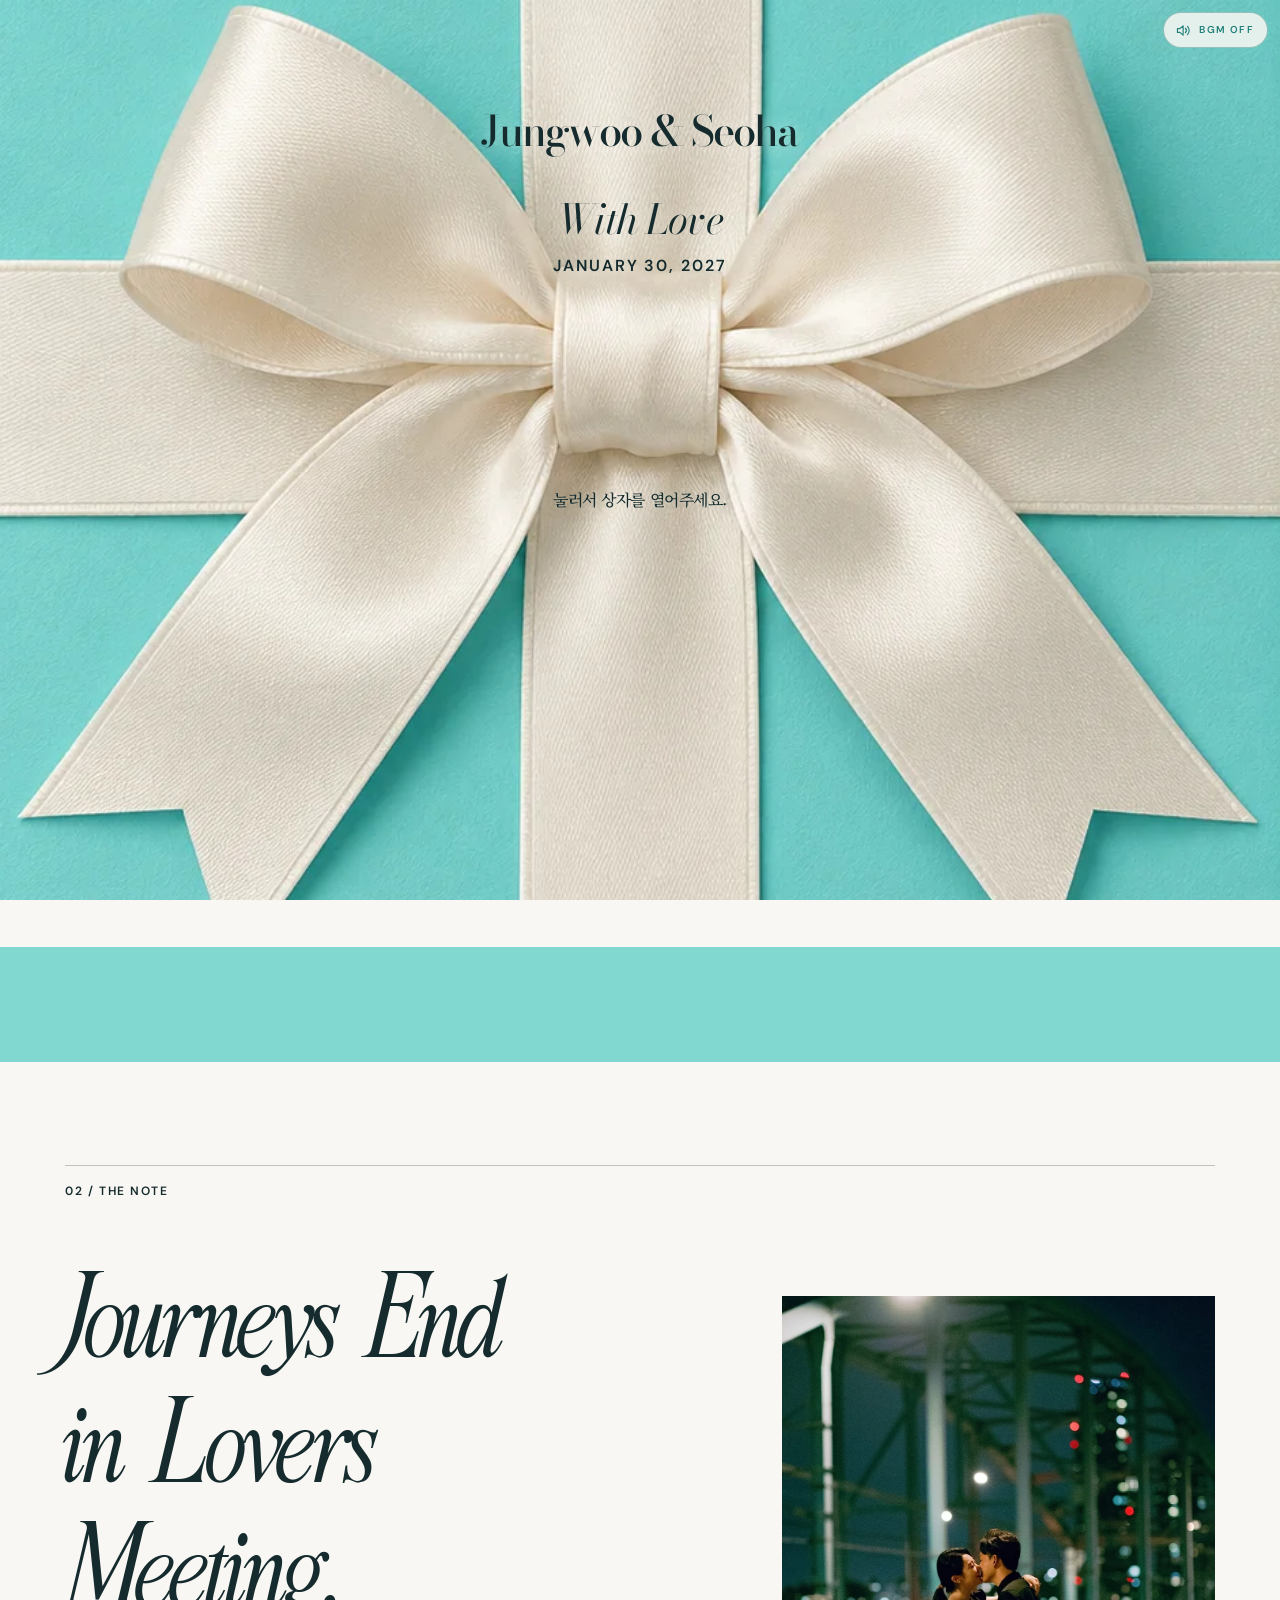
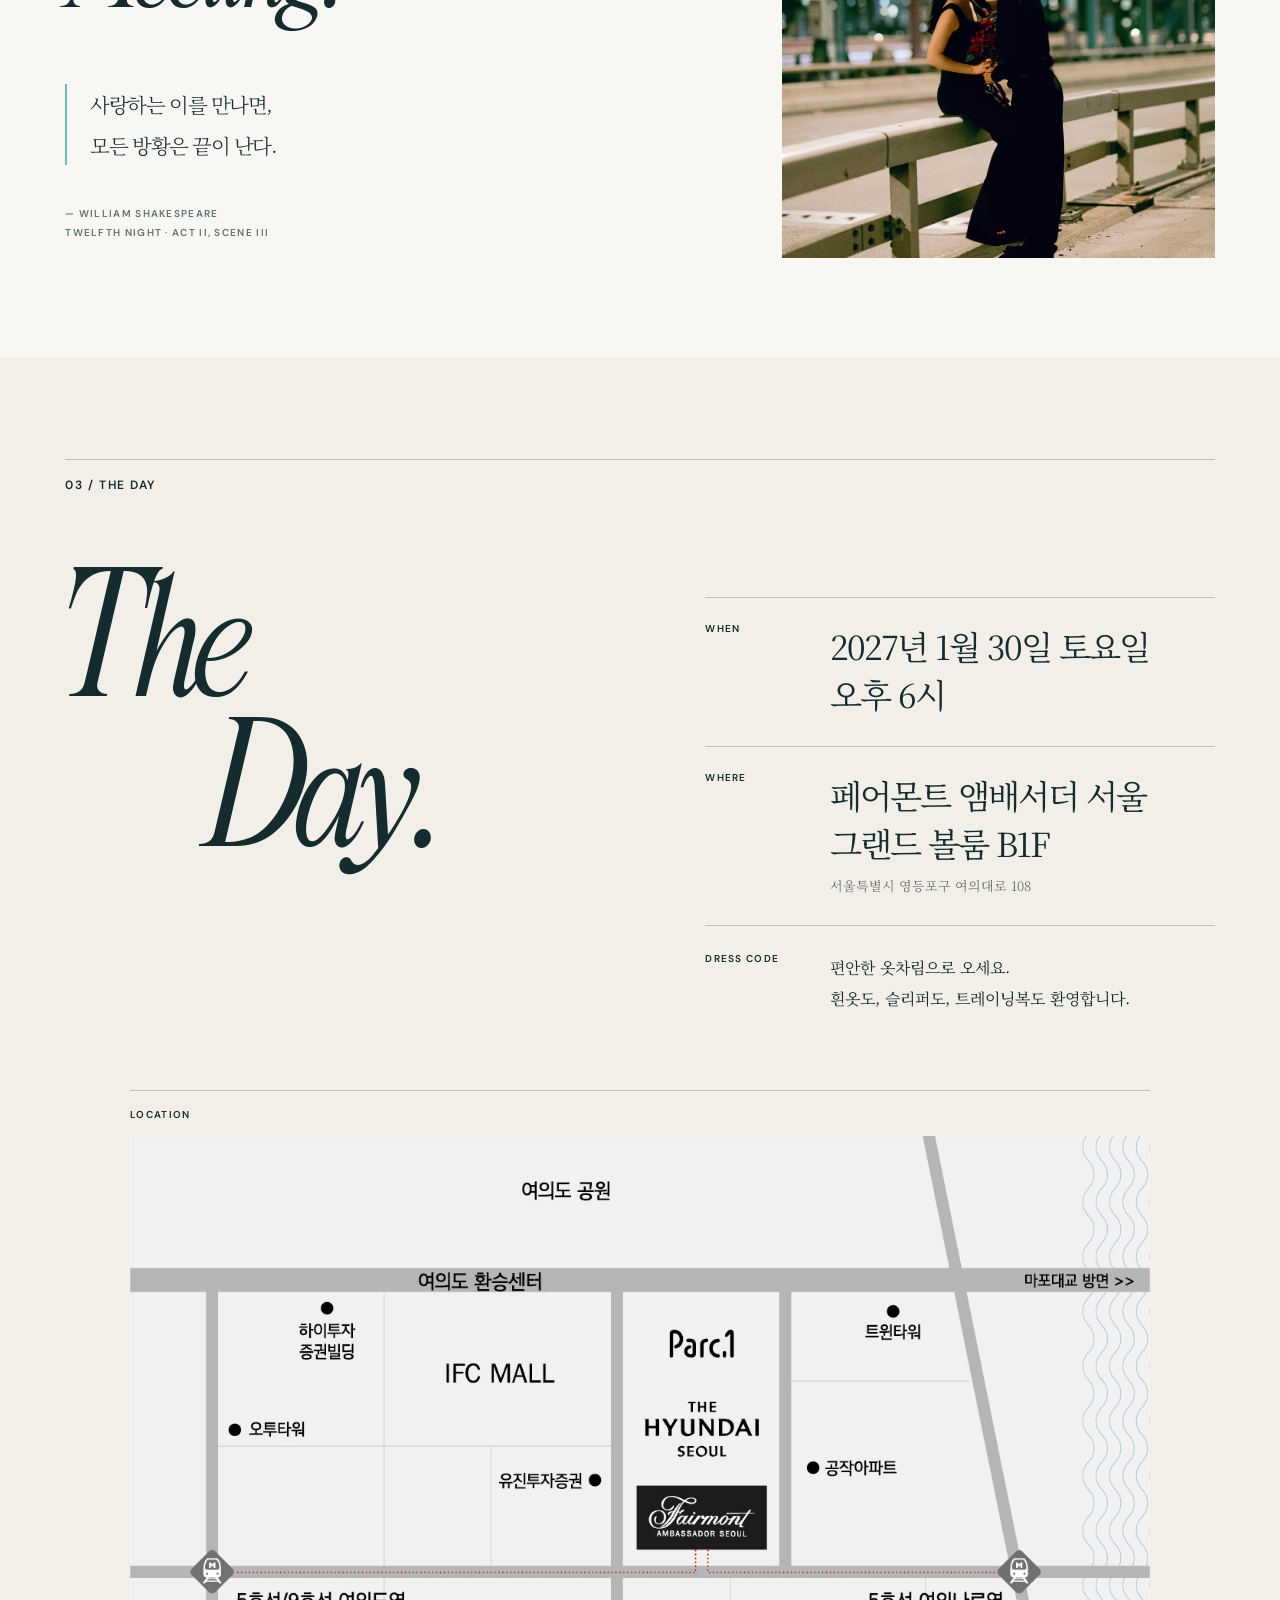
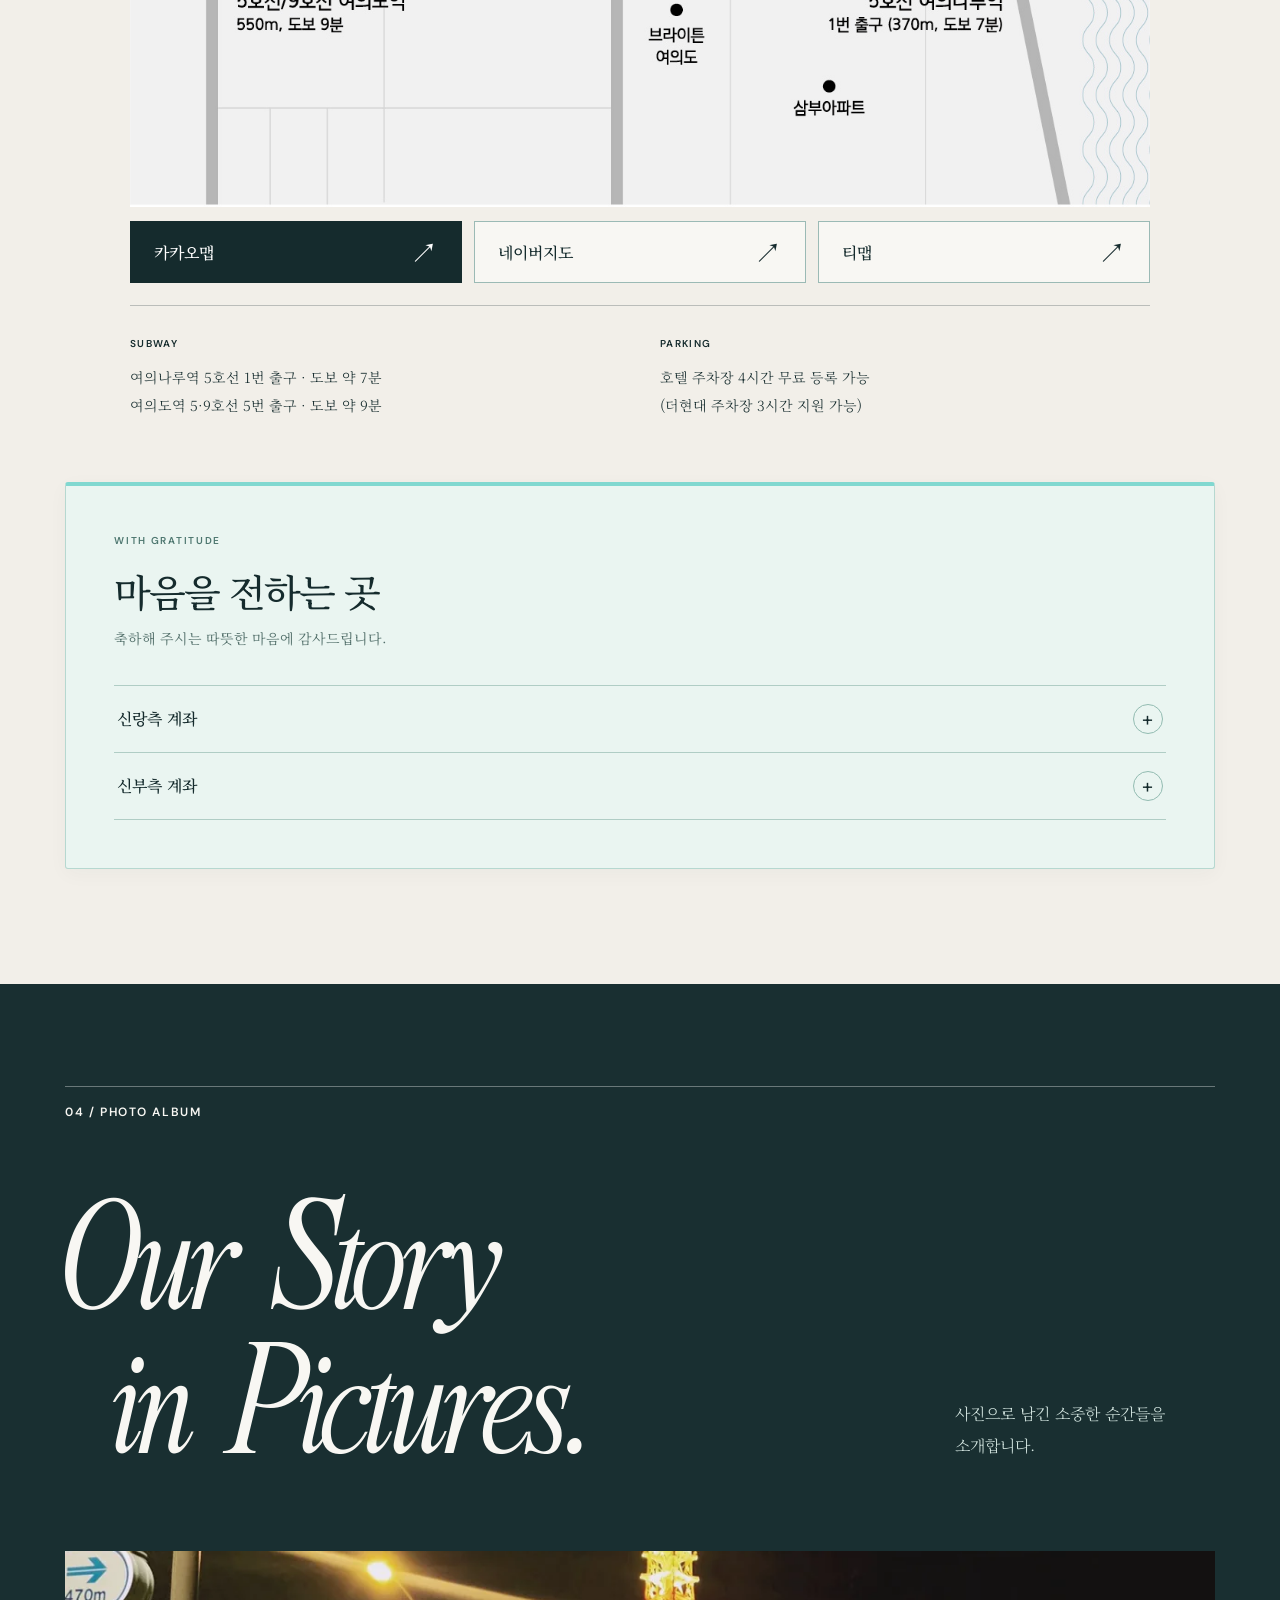
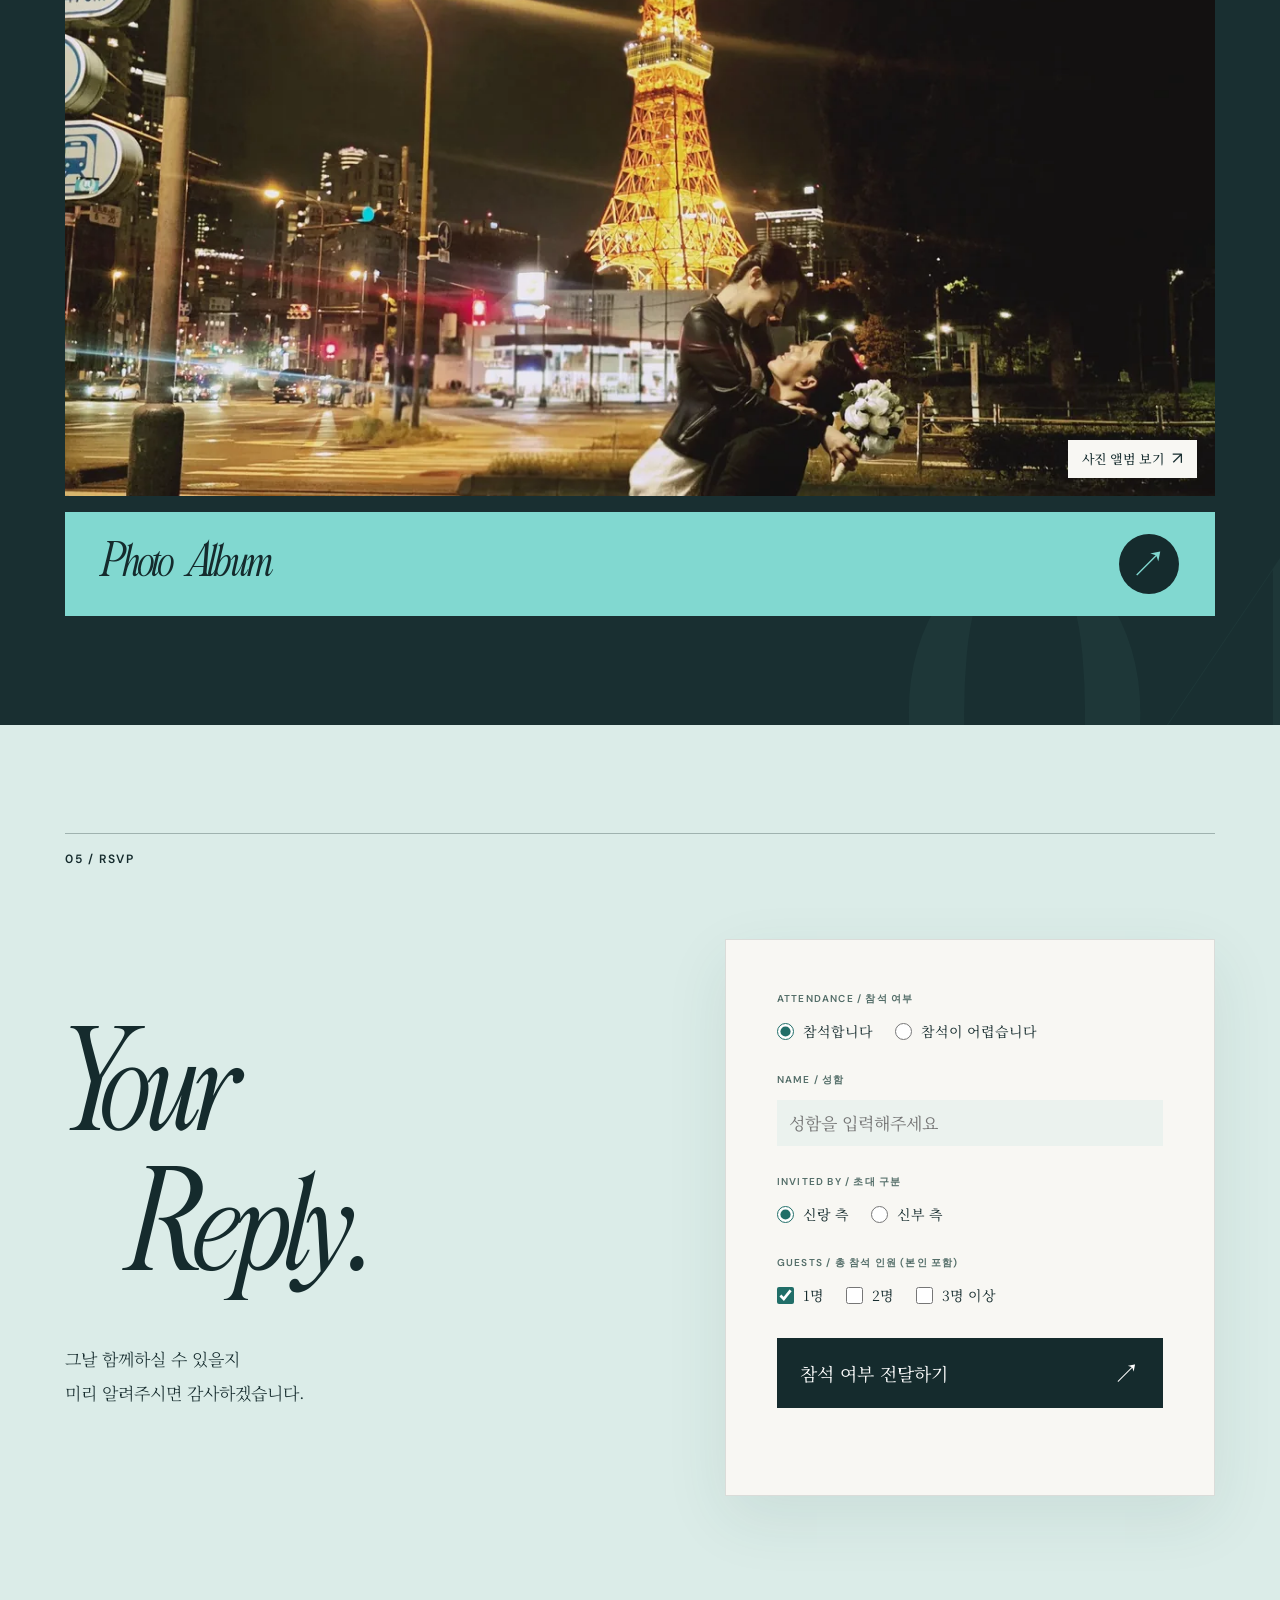
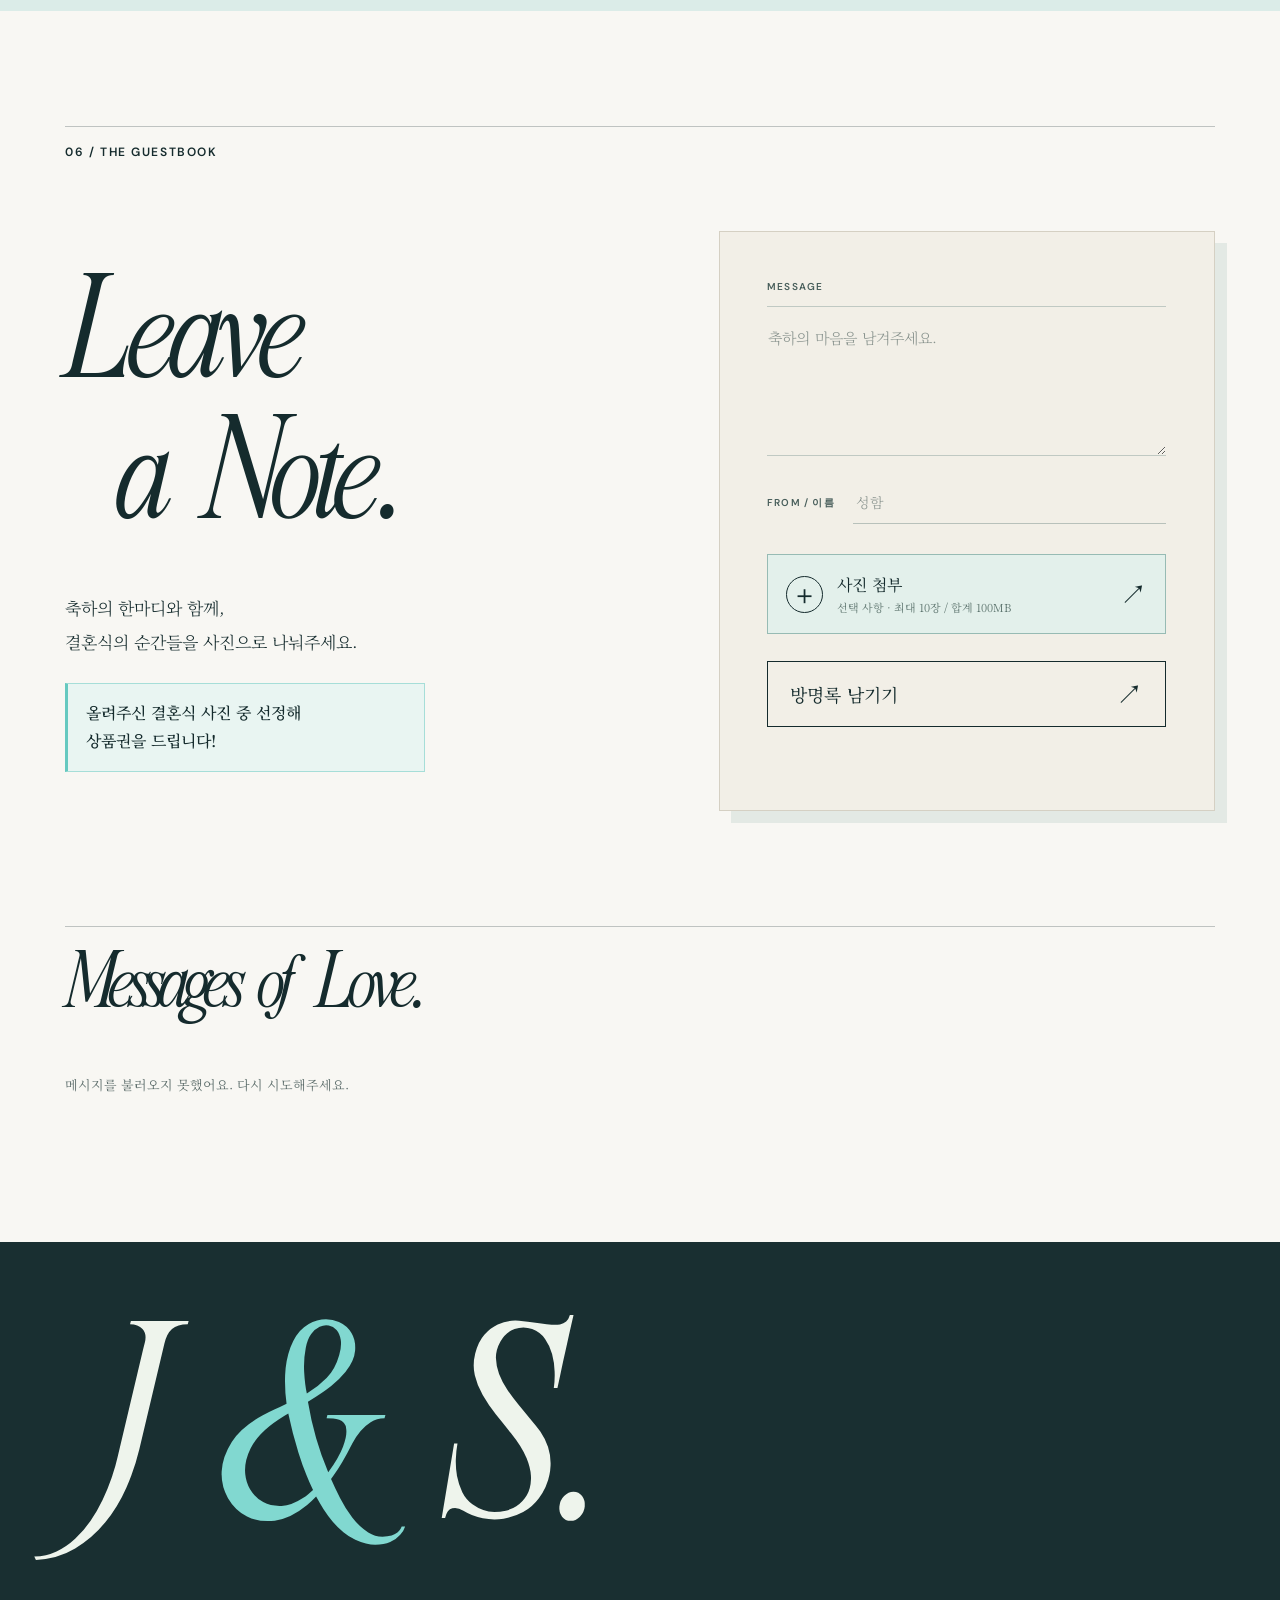
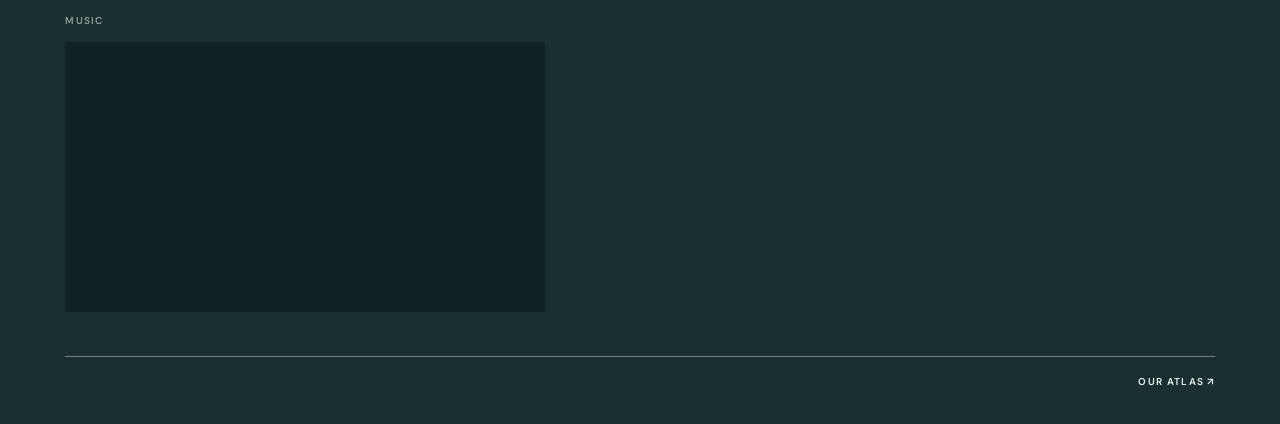
==== index.html @ 422c5943 "feat(opening): transparent Korean tap prompt '눌러서 상자를 열어주세요.' (bgm.css v9-transparent-korean)" ====
<!doctype html>
<html lang="ko">
<head>
  <meta charset="utf-8">
  <meta name="viewport" content="width=device-width, initial-scale=1, viewport-fit=cover">
  <meta name="theme-color" content="#f8f7f3">
  <meta name="description" content="2027. 1. 30. SAT 18:00 페어몬트 앰버서더 서울">
  <title>정우 · 서하 | Wedding Invitation</title>
  <!-- KakaoTalk and other social sharing previews -->
  <meta property="og:type" content="website">
  <meta property="og:url" content="https://simsulbo99.github.io/wedding-invitation/">
  <meta property="og:title" content="정우 · 서하 | Wedding Invitation">
  <meta property="og:description" content="2027. 1. 30. SAT 18:00 페어몬트 앰버서더 서울">
  <meta property="og:image" content="https://simsulbo99.github.io/wedding-invitation/images/wedding-thumbnail-2.webp">
  <meta property="og:image:width" content="1200">
  <meta property="og:image:height" content="600">
  <meta property="og:image:type" content="image/webp">
  <meta property="og:image:alt" content="정우와 서하의 결혼 초대장">
  <meta name="twitter:card" content="summary_large_image">
  <link rel="preconnect" href="https://fonts.googleapis.com">
  <link rel="preload" as="image" href="./images/unbox-01-sealed.webp">
  <link rel="stylesheet" href="./style.css?v=8-intro125">
  <link rel="stylesheet" href="./simplify.css?v=8-album-ux">
  <link rel="stylesheet" href="./opening.css?v=4-intro125">
  <link rel="stylesheet" href="./refine.css?v=8.2-album-size">
  <link rel="stylesheet" href="./accounts.css?v=5">
  <link rel="stylesheet" href="./rsvp.css?v=7-spacing">
  <link rel="stylesheet" href="./guestbook.css?v=5-lightbox">
  <link rel="stylesheet" href="./bgm.css?v=9-transparent-korean">
  <link rel="stylesheet" href="./bridge.css?v=3-15s">
  <style id="wedding-final-style">
/* The blank blue band remains a deliberate editorial visual divider. */
.invitation-page .statement--stripe {
display: block;
background: #81d8d0;
min-height: 0;
height: clamp(84px, 9vw, 118px);
padding: 0;
}
/* Upright Bodoni Moda: no italic element, no synthetic italic, no slanted display font. */
.invitation-page .atlas-entry-cta > span.album-cta-type {
font-family: 'Relationship of Melodrame', Georgia, serif !important;
font-style: normal !important;
font-weight: 500;
font-synthesis: none;
text-transform: none !important;
letter-spacing: -.035em;
}
/* Introduction family caption: match the photo's alignment without changing the image. */
.invitation-page .hero-family {
  display: grid;
  grid-template-columns: 47% 53%;
  margin-top: 32px;
  position: relative;
}
.invitation-page .hero-family-column {
  grid-column: 2;
  display: flex;
  justify-content: flex-end;
  padding-left: 34px;
}
.invitation-page .hero-family-caption {
  width: 84%;
  text-align: center;
  font: 400 16px/1.75 var(--kr);
  letter-spacing: -.04em;
  color: #77736d;
}
.invitation-page .hero-family-caption p {
  margin: 0;
  white-space: nowrap;
}
.invitation-page .hero-family-caption p + p { margin-top: 10px; }
.invitation-page .hero-family-caption strong {
  font-weight: 500;
  color: #302f2b;
}
@media (max-width: 700px) {
  .invitation-page .statement--stripe { height: 84px; }
  .invitation-page .hero-family { display: block; margin-top: 32px; }
  .invitation-page .hero-family-column { display: block; padding-left: 0; }
  .invitation-page .hero-family-caption { width: 90%; margin-left: auto; font-size: 15px; }
}
</style>
</head>
<body class="opening invitation-page" data-bgm-page="invitation">
  <!-- Existing unboxing sequence retained without changing the scroll logic. -->
  <div class="unbox-overlay" id="unboxing" aria-label="웨딩 초대장 오프닝 애니메이션">
    <div class="unbox-inside" id="unbox-inside"><img src="./images/unbox-05-rings.webp?v=8" alt="상자 안의 두 결혼반지"></div>
    <img class="unbox-frame active" src="./images/unbox-01-sealed.webp" alt="티파니 블루 리본 선물상자" fetchpriority="high">
    <img class="unbox-frame" src="./images/unbox-02-loosened.webp" alt="리본이 느슨해진 선물상자">
    <img class="unbox-frame" src="./images/unbox-03-unwrapped.webp" alt="리본이 풀린 선물상자">
    <img class="unbox-frame" src="./images/unbox-04-seam.webp" alt="가운데가 열리기 시작한 상자 뚜껑">
    <div class="unbox-door left" aria-hidden="true"><img src="./images/unbox-04-seam.webp" alt=""></div>
    <div class="unbox-door right" aria-hidden="true"><img src="./images/unbox-04-seam.webp" alt=""></div>
    <div class="unbox-gradient" aria-hidden="true"></div>
    <button type="button" class="unbox-skip" id="skip-opening">SKIP INTRO ↗</button>
    <div class="unbox-choices" id="unbox-choices">
      <button type="button" class="unbox-tap" id="tap-to-open">눌러서 상자를 열어주세요.</button>
    </div>
    <div class="unbox-signature" id="unbox-signature" aria-hidden="true">
      <strong>Jungwoo &amp; Seoha</strong>
      <em>With Love</em>
      <small>January 30, 2027</small>
    </div>
  </div>
  <main id="invitation" data-shell-view="invitation">
    <!-- 01 / Introduction -->
    <section class="hero wrap" aria-labelledby="hero-title" id="intro">
      <div class="section-head micro hero-chapter"><span>01 / THE INTRODUCTION</span></div>
      <div class="hero-grid">
        <div class="hero-copy">
          <h1 id="hero-title">The<br><i>Wedding.</i></h1>
          <div class="hero-foot"><span class="caption-kr">정우와 서하, 결혼합니다.</span></div>
        </div>
        <div class="hero-media">
          <span class="hero-plate" aria-hidden="true"></span>
          <div class="hero-photo-frame">
            <img src="./images/main-1.webp" alt="정우와 서하가 함께한 서울의 웨딩 사진" fetchpriority="high">
          </div>
        </div>
      </div>
      <div class="hero-family" aria-label="신랑 신부의 부모님">
        <div class="hero-family-column">
          <div class="hero-family-caption">
            <p>김용덕 · 서현선의 아들 <strong>정우</strong></p>
            <p>현진성 · 유지윤의 딸 <strong>서하</strong></p>
          </div>
        </div>
      </div>
    </section>
    <!-- Tiffany Blue visual pause; no caption -->
    <div class="statement statement--stripe" aria-hidden="true"></div>
    <!-- 02 / Note -->
    <section class="note-section wrap" aria-labelledby="note-title" id="our-note">
      <div class="section-head micro"><span>02 / THE NOTE</span></div>
      <div class="note-editorial">
        <div class="note-words">
          <h2 class="quote" id="note-title">Journeys End<br>in <i>Lovers<br>Meeting.</i></h2>
          <p class="note-translation">사랑하는 이를 만나면,<br>모든 방황은 끝이 난다.</p>
          <p class="note-foot micro">— WILLIAM SHAKESPEARE<br>TWELFTH NIGHT · ACT II, SCENE III</p>
        </div>
        <figure class="note-portrait">
          <div class="note-portrait-frame"><img src="./images/main-2.webp" loading="lazy" alt="정우와 서하의 웨딩 포트레이트"></div>
        </figure>
      </div>
    </section>
    <!-- 03 / Day -->
    <section class="day-section wrap" aria-labelledby="day-title" id="the-day">
      <div class="section-head micro"><span>03 / THE DAY</span></div>
      <div class="day-grid">
        <h2 id="day-title">The<br><i>Day.</i></h2>
        <div class="day-right">
          <div class="detail">
            <span class="micro">WHEN</span>
            <div><div class="detail-title detail-korean">2027년 1월 30일 토요일<br>오후 6시</div></div>
          </div>
          <div class="detail">
            <span class="micro">WHERE</span>
            <div><div class="detail-title detail-korean">페어몬트 앰배서더 서울<br>그랜드 볼룸 B1F</div><div class="detail-sub">서울특별시 영등포구 여의대로 108</div></div>
          </div>
          <div class="detail dress-code-detail">
            <span class="micro">DRESS CODE</span>
            <div class="dress-code-copy">편안한 옷차림으로 오세요.<br>흰옷도, 슬리퍼도, 트레이닝복도 환영합니다.</div>
          </div>
        </div>
      </div>
      <div class="venue-map">
        <div class="venue-map-heading"><span class="micro">LOCATION</span></div>
        <div class="venue-map-crop" role="img" aria-label="페어몬트 앰배서더 서울의 위치를 표시한 약도. 여의도역과 여의나루역 사이, 더현대 서울 옆">
          <img src="./images/map-1.jpg" loading="lazy" decoding="async" alt="" aria-hidden="true">
        </div>
        <div class="route-links" aria-label="지도 앱으로 길찾기">
          <a class="route-link route-kakao" href="https://map.kakao.com/link/to/%ED%8E%98%EC%96%B4%EB%AA%AC%ED%8A%B8%20%EC%95%B0%EB%B0%B0%EC%84%9C%EB%8D%94%20%EC%84%9C%EC%9A%B8,37.525269,126.929134" target="_blank" rel="noopener noreferrer"><span>카카오맵</span><span aria-hidden="true">↗</span></a>
          <a class="route-link route-naver" href="nmap://route/public?dlat=37.525269&amp;dlng=126.929134&amp;dname=%ED%8E%98%EC%96%B4%EB%AA%AC%ED%8A%B8%20%EC%95%B0%EB%B0%B0%EC%84%9C%EB%8D%94%20%EC%84%9C%EC%9A%B8&amp;appname=https%3A%2F%2Fsimsulbo99.github.io%2Fwedding-invitation%2F" aria-label="네이버지도 앱에서 페어몬트 앰배서더 서울로 길찾기 (네이버지도 앱 설치 필요)"><span>네이버지도</span><span aria-hidden="true">↗</span></a>
          <a class="route-link route-tmap" href="tmap://route?goalname=%ED%8E%98%EC%96%B4%EB%AA%AC%ED%8A%B8%20%EC%95%B0%EB%B0%B0%EC%84%9C%EB%8D%94%20%EC%84%9C%EC%9A%B8&amp;goalx=126.929134&amp;goaly=37.525269" aria-label="티맵 앱에서 페어몬트 앰배서더 서울로 길찾기 (티맵 앱 설치 필요)"><span>티맵</span><span aria-hidden="true">↗</span></a>
        </div>
        <div class="access-summary">
          <div><span class="micro">SUBWAY</span><p>여의나루역 5호선 1번 출구 · 도보 약 7분<br>여의도역 5·9호선 5번 출구 · 도보 약 9분</p></div>
          <div><span class="micro">PARKING</span><p>호텔 주차장 4시간 무료 등록 가능<br>(더현대 주차장 3시간 지원 가능)</p></div>
        </div>
      </div>
      <section class="gift-accounts" aria-labelledby="gift-accounts-title">
        <div class="gift-accounts-head">
          <span class="micro">WITH GRATITUDE</span>
          <h3 id="gift-accounts-title">마음을 전하는 곳</h3>
          <p>축하해 주시는 따뜻한 마음에 감사드립니다.</p>
        </div>
        <div class="gift-accounts-list">
          <details class="gift-account">
            <summary><span>신랑측 계좌</span><span class="gift-account-toggle" aria-hidden="true">+</span></summary>
            <div class="gift-account-content">
              <dl>
                <div><dt>은행</dt><dd>신한은행</dd></div>
                <div><dt>계좌번호</dt><dd class="gift-account-number">110-292-797975</dd></div>
                <div><dt>예금주</dt><dd>김정우</dd></div>
              </dl>
              <button class="gift-account-copy" type="button" disabled>계좌번호 복사</button>
              <p class="gift-account-feedback" role="status" aria-live="polite"></p>
            </div>
          </details>
          <details class="gift-account">
            <summary><span>신부측 계좌</span><span class="gift-account-toggle" aria-hidden="true">+</span></summary>
            <div class="gift-account-content">
              <dl>
                <div><dt>은행</dt><dd>[신부측 은행명]</dd></div>
                <div><dt>계좌번호</dt><dd class="gift-account-number">[신부측 계좌번호]</dd></div>
                <div><dt>예금주</dt><dd>[신부측 예금주]</dd></div>
              </dl>
              <button class="gift-account-copy" type="button" disabled>계좌번호 복사</button>
              <p class="gift-account-feedback" role="status" aria-live="polite"></p>
            </div>
          </details>
        </div>
      </section>
    </section>
    <!-- 04 / A large photograph followed by a small, unmistakable CTA. -->
    <section class="atlas-teaser" id="atlas-entry" aria-labelledby="atlas-title">
      <div class="wrap">
        <div class="section-head micro"><span>04 / PHOTO ALBUM</span></div>
        <div class="atlas-teaser-top">
          <h2 id="atlas-title">Our Story<br><i>in Pictures.</i></h2>
          <p class="atlas-teaser-intro">사진으로 남긴 소중한 순간들을 소개합니다.</p>
        </div>
        <a class="atlas-feature" href="./atlas.html" aria-label="사진 앨범 보기">
          <div class="atlas-feature-image"><img src="./images/main-5.webp" loading="lazy" alt="도쿄에서 함께한 여행 사진"><span class="atlas-photo-hint" aria-hidden="true">사진 앨범 보기 <span class="atlas-photo-hint-arrow">↗</span></span></div>
          <div class="atlas-entry-cta"><span class="album-cta-type">Photo Album</span><span class="atlas-entry-arrow" aria-hidden="true">↗</span></div>
        </a>
      </div>
    </section>
    <!-- 05 / RSVP: Google Sheets-backed form. Browser-local editing only. -->
    <section class="reply" id="rsvp" aria-labelledby="rsvp-title">
      <div class="wrap">
        <div class="section-head micro"><span>05 / RSVP</span></div>
        <div class="rsvp-grid">
          <div class="rsvp-copy"><h2 id="rsvp-title">Your<br><i>Reply.</i></h2><p>그날 함께하실 수 있을지<br>미리 알려주시면 감사하겠습니다.</p></div>
          <form class="rsvp-form-shell" id="rsvp-form" aria-label="참석 여부 응답">
            <p id="rsvp-edit-hint" class="rsvp-edit-hint" hidden></p>
            <fieldset class="rsvp-field rsvp-field--choice">
              <legend class="rsvp-legend">ATTENDANCE / 참석 여부</legend>
              <div class="rsvp-choices">
                <label class="rsvp-choice"><input type="radio" name="attendance" value="yes" checked required> 참석합니다</label>
                <label class="rsvp-choice"><input type="radio" name="attendance" value="no" required> 참석이 어렵습니다</label>
              </div>
            </fieldset>
            <div class="rsvp-field">
              <label for="rsvp-guest-name" class="rsvp-legend">NAME / 성함</label>
              <input class="rsvp-name" id="rsvp-guest-name" name="guestName" type="text" maxlength="40" autocomplete="name" placeholder="성함을 입력해주세요" required>
            </div>
            <fieldset class="rsvp-field rsvp-field--choice">
              <legend class="rsvp-legend">INVITED BY / 초대 구분</legend>
              <div class="rsvp-choices">
                <label class="rsvp-choice"><input type="radio" name="side" value="groom" checked required> 신랑 측</label>
                <label class="rsvp-choice"><input type="radio" name="side" value="bride" required> 신부 측</label>
              </div>
            </fieldset>
            <fieldset class="rsvp-field rsvp-field--choice" id="rsvp-count-wrap">
              <legend class="rsvp-legend">GUESTS / 총 참석 인원 (본인 포함)</legend>
              <div class="rsvp-choices rsvp-count-choices" aria-label="참석 인원 선택 (하나만 선택)">
                <label class="rsvp-choice"><input type="checkbox" name="guestCountChoice" value="1" checked> 1명</label>
                <label class="rsvp-choice"><input type="checkbox" name="guestCountChoice" value="2"> 2명</label>
                <label class="rsvp-choice"><input type="checkbox" name="guestCountChoice" value="3plus"> 3명 이상</label>
              </div>
              <div class="rsvp-more-guests" id="rsvp-more-guests" hidden>
                <label for="rsvp-guests" class="rsvp-more-label">총 몇 분이 참석하시나요?</label>
                <input class="rsvp-guests" id="rsvp-guests" name="guests" type="number" inputmode="numeric" min="3" max="10" step="1" value="3" disabled>
              </div>
            </fieldset>
            <button class="rsvp-action" type="submit" id="rsvp-submit">참석 여부 전달하기 <span aria-hidden="true">↗</span></button>
            <p class="rsvp-status" id="rsvp-status" role="status" aria-live="polite"></p>

          </form>
        </div>
      </div>
    </section>
    <!-- 06 / Public guestbook: messages and optional photos are published upon submission. -->
    <section class="guestbook wrap" id="guestbook" aria-labelledby="guestbook-title">
      <div class="section-head micro"><span>06 / THE GUESTBOOK</span></div>
      <div class="guestbook-grid">
        <div class="guestbook-copy"><h2 id="guestbook-title">Leave<br><i>a Note.</i></h2><p>축하의 한마디와 함께,<br>결혼식의 순간들을 사진으로 나눠주세요.</p><p class="guestbook-prize">올려주신 결혼식 사진 중 선정해<br>상품권을 드립니다!</p></div>
        <form class="guestbook-paper" id="guestbook-form" aria-label="공개 방명록 작성">
          <label class="guestbook-field-label" for="guestbook-message">MESSAGE</label>
          <textarea class="guestbook-message" id="guestbook-message" name="message" rows="4" maxlength="500" required placeholder="축하의 마음을 남겨주세요."></textarea>
          <div class="guestbook-signature">
            <label class="guestbook-field-label" for="guestbook-name">FROM / 이름</label>
            <input class="guestbook-name" id="guestbook-name" name="name" type="text" maxlength="40" required placeholder="성함">
          </div>
          <label class="guestbook-upload" for="guestbook-photo"><span class="guestbook-upload-icon" aria-hidden="true">＋</span><span>사진 첨부 <small>선택 사항 · 최대 10장 / 합계 100MB</small></span><span class="guestbook-upload-arrow" aria-hidden="true">↗</span></label>
          <input class="guestbook-photo-input" id="guestbook-photo" name="photo" type="file" accept="image/*,.heic,.heif" multiple>
          <div class="guestbook-preview guestbook-preview-grid" id="guestbook-preview" hidden aria-label="선택한 사진 미리보기"></div>
          <p class="guestbook-photo-error" id="guestbook-photo-error" role="status" hidden></p>
          <div class="guestbook-website" aria-hidden="true"><label for="guestbook-website">Website</label><input id="guestbook-website" name="website" tabindex="-1" autocomplete="off"></div>
          <button type="submit" class="guestbook-action" id="guestbook-submit">방명록 남기기 <span aria-hidden="true">↗</span></button>
          <p class="guestbook-submit-status" id="guestbook-status" role="status" aria-live="polite"></p>
        </form>
      </div>
      <div class="guestbook-gallery" aria-label="하객들의 축하 메시지">
        <div class="guestbook-gallery-head">
          <h3 class="guestbook-gallery-title">Messages of Love.</h3>
        </div>
        <div class="guestbook-list" id="guestbook-list" aria-live="polite"></div>
        <p class="guestbook-empty" id="guestbook-empty" hidden>첫 번째 축하 메시지를 남겨주세요.</p>
        <p class="guestbook-gallery-status" id="guestbook-gallery-status" role="status"></p>
        <nav class="guestbook-pagination" id="guestbook-pagination" aria-label="방명록 페이지 이동"></nav>
      </div>
    </section>
  </main>
  <div class="guestbook-lightbox" id="guestbook-lightbox" role="dialog" aria-modal="true" aria-label="방명록 사진 확대 보기" hidden>
    <button id="guestbook-lightbox-close" class="guestbook-lightbox-close" type="button" aria-label="확대 사진 닫기">×</button>
    <button id="guestbook-lightbox-prev" class="guestbook-lightbox-prev" type="button" aria-label="이전 사진">←</button>
    <div class="guestbook-lightbox-frame">
      <img id="guestbook-lightbox-image" alt="방명록 확대 사진" draggable="false">
      <p id="guestbook-lightbox-status" class="guestbook-lightbox-status" role="status" hidden></p>
    </div>
    <button id="guestbook-lightbox-next" class="guestbook-lightbox-next" type="button" aria-label="다음 사진">→</button>
    <span id="guestbook-lightbox-count" class="guestbook-lightbox-count" aria-live="polite"></span>
  </div>
  <div class="site-footer site-footer-signature" data-shell-view="invitation"><div class="wrap">
    <div class="footer-title">J <i>&amp;</i> S.</div>
  </div></div>
  <!-- App shell: Atlas is mounted here on first visit; the music card below is shared and never moves. -->
  <div id="atlas-view" data-shell-view="atlas" hidden></div>
  <div id="atlas-footer-slot" data-shell-view="atlas" hidden></div>
  <section class="bgm-dock" aria-label="배경음악"><div class="wrap">
    <figure class="bgm-card" aria-label="배경음악 플레이어">
      <figcaption class="bgm-card-caption"><span class="micro">Music</span></figcaption>
      <div class="bgm-frame"><div id="bgm-player"></div></div>
    </figure>
  </div></section>
  <footer class="site-footer" data-shell-view="invitation"><div class="wrap">
    <div class="footer-bottom micro"><div class="footer-actions"><a href="./atlas.html">OUR ATLAS ↗</a><button class="replay-intro" id="replay-opening" type="button" hidden>REPLAY INTRO ↺</button></div></div>
  </div></footer>
  <script src="./bgm.js?v=6" defer></script>
  <script src="./main.js?v=12-fullscreen-tap" defer></script>
  
  <script src="./rsvp.js?v=3" defer></script>
  <script src="./guestbook.js?v=3-lightbox" defer></script>
  <script src="./accounts.js?v=5" defer></script>
  <script src="./bridge.js?v=3-15s" defer></script>
  <script src="./app-shell.js?v=2" defer></script>
</body>
</html>
---- style.css ----
@import url('https://fonts.googleapis.com/css2?family=Bodoni+Moda:ital,opsz,wght@0,6..96,400;0,6..96,500;1,6..96,400&family=DM+Sans:wght@400;500;600;700&family=Noto+Serif+KR:wght@300;400;500&display=swap');
:root{--blue:#81d8d0;--blue-deep:#66c9c0;--pale:#dbefec;--paper:#f8f7f3;--cream:#f0eee7;--ink:#152b2d;--muted:#647070;--white:#fffdf8;--serif:'Bodoni Moda',Georgia,serif;--kr:'Noto Serif KR','Batang',serif;--sans:'DM Sans',Arial,sans-serif;--hair:rgba(21,43,45,.25)}
*{box-sizing:border-box}html{scroll-behavior:smooth;scroll-padding-top:90px}body{margin:0;color:var(--ink);background:var(--paper);font:14px/1.6 var(--sans);-webkit-font-smoothing:antialiased}body.atlas-page{background:#e9eee9}button,input{font:inherit}a{color:inherit;text-decoration:none}button{cursor:pointer}button:disabled{cursor:not-allowed;opacity:.55}button:focus-visible,a:focus-visible{outline:2px solid #278f89;outline-offset:4px}img{max-width:100%;display:block}.wrap{max-width:1370px;margin:auto;padding-left:clamp(22px,5.1vw,76px);padding-right:clamp(22px,5.1vw,76px)}.micro{font:600 10px/1.4 var(--sans);letter-spacing:.165em;text-transform:uppercase}.micro-muted{color:var(--muted)}.serif{font-family:var(--serif)}.kr{font-family:var(--kr)}.link-line{display:inline-flex;align-items:center;justify-content:space-between;gap:60px;border-bottom:1px solid currentColor;padding:16px 0 12px;font:600 11px var(--sans);letter-spacing:.14em;text-transform:uppercase;transition:gap .25s,color .25s}.link-line:hover{gap:80px;color:#167b76}.arrow-circle{width:49px;height:49px;border:1px solid currentColor;border-radius:50%;display:inline-grid;place-items:center;font:24px/1 var(--sans);font-weight:400;flex-shrink:0}.site-header{height:74px;background:rgba(248,247,243,.97);border-bottom:1px solid var(--hair);position:sticky;top:0;z-index:20;backdrop-filter:blur(14px)}.header-grid{height:100%;display:flex;align-items:center;justify-content:space-between}.mark{font:500 25px/.8 var(--serif);letter-spacing:-.07em;white-space:nowrap}.mark em{font-weight:400;color:#218e87}.header-center{font:600 9px var(--sans);letter-spacing:.2em}.header-nav{display:flex;align-items:center;gap:34px}.header-nav a{font:600 10px var(--sans);letter-spacing:.11em;white-space:nowrap;transition:opacity .2s}.header-nav a:hover{opacity:.55}.header-nav .little-dot{display:inline-block;width:7px;height:7px;background:var(--blue);border:1px solid var(--ink);border-radius:50%;vertical-align:2px;margin-right:8px}.vertical-label{writing-mode:vertical-rl;text-orientation:mixed;font:600 9px var(--sans);letter-spacing:.2em}
/* Landing */
.hero{padding-top:65px;padding-bottom:91px;position:relative;overflow:hidden}.hero::before{content:'';position:absolute;width:31%;height:420px;background:#eaf2ee;right:0;top:0}.hero-grid{display:grid;grid-template-columns:48% 52%;align-items:center;min-height:700px;position:relative}.hero-copy{position:relative;z-index:2;padding-bottom:32px}.hero-intro{display:flex;align-items:center;gap:13px;margin-bottom:96px}.hero-intro::before{content:'';height:6px;width:30px;background:var(--blue)}.hero h1{font:400 clamp(83px,9vw,155px)/.94 var(--serif);letter-spacing:-.085em;margin:0 0 46px -8px}.hero h1 i{font-weight:400;display:block;margin-left:16%;letter-spacing:-.085em}.hero-foot{display:grid;grid-template-columns:110px 1fr;gap:25px;border-top:1px solid var(--hair);padding-top:19px;max-width:480px}.hero-foot .caption-kr{font:300 13px/1.95 var(--kr)}.hero-media{height:min(65vw,760px);min-height:660px;position:relative;display:flex;justify-content:flex-end;padding-left:34px}.hero-photo-frame{position:relative;height:100%;width:82%;background:#172527;overflow:hidden}.hero-photo-frame>img{height:100%;width:100%;object-fit:cover;object-position:50% 51%}.hero-photo-frame::after{content:'';position:absolute;inset:0;background:linear-gradient(to top,rgba(0,0,0,.22),transparent 35%);pointer-events:none}.hero-photo-caption{position:absolute;left:11%;bottom:28px;background:var(--white);padding:14px 24px 12px;z-index:2;font-size:9px;letter-spacing:.12em}.hero-plate{position:absolute;width:112px;height:112px;background:var(--blue);z-index:1;left:-15px;top:75px;display:flex;align-items:end;padding:14px}.hero-plate span{font:42px/.8 var(--serif);letter-spacing:-.06em}.hero-side{position:absolute;right:-29px;top:35%;color:#415f5e}.hero-rule{height:1px;background:var(--hair)}
.statement{background:var(--blue);min-height:130px;display:flex;align-items:center}.statement-grid{display:flex;align-items:center;justify-content:space-between;gap:40px;padding-top:27px;padding-bottom:27px}.statement h2{font:400 clamp(24px,3.1vw,44px)/1.12 var(--serif);letter-spacing:-.035em;margin:0}.statement h2 i{font-weight:400}.statement .seal{display:flex;align-items:center;gap:16px}.statement .seal-symbol{display:grid;place-items:center;width:57px;height:57px;border-radius:50%;border:1px solid var(--ink);font:400 24px var(--serif)}
.section-head{display:flex;justify-content:space-between;gap:18px;border-top:1px solid var(--hair);padding-top:17px}.note-section{padding-top:133px;padding-bottom:165px}.note-grid{display:grid;grid-template-columns:23% 1fr;gap:45px}.note-content{max-width:780px}.note-content .quote{font:400 clamp(57px,7vw,115px)/1.05 var(--serif);letter-spacing:-.065em;margin:65px 0 58px}.note-content .quote i{font-weight:400}.note-copy{display:flex;gap:44px;align-items:start;max-width:590px;margin-left:auto}.note-copy .fine-line{height:1px;background:var(--ink);flex:1;margin-top:13px;min-width:50px}.note-copy p{font:300 19px/2.1 var(--kr);letter-spacing:-.065em;margin:0;flex:2}.note-copy strong{font-weight:500}.note-foot{display:flex;justify-content:end;margin-top:54px;color:var(--muted)}
.portraits{background:var(--cream);padding:75px 0 145px;overflow:hidden}.portraits-heading{display:flex;justify-content:space-between;align-items:end;gap:25px;padding-top:65px}.portraits-heading h2{font:400 clamp(62px,8vw,120px)/.95 var(--serif);letter-spacing:-.07em;margin:0}.portraits-heading p{font:300 14px/1.9 var(--kr);margin:0 0 15px}.photos-composition{display:grid;grid-template-columns:53% 32%;justify-content:space-between;align-items:start;gap:6%;margin-top:75px}.portrait-main{margin:0}.portrait-main img{width:100%;height:700px;object-fit:cover;object-position:50% 55%;background:#172224}.portrait-small{margin:125px 0 0}.portrait-small img{width:100%;height:460px;object-fit:cover;object-position:48% 50%;background:#172224}.figure-caption{display:flex;justify-content:space-between;gap:12px;align-items:center;margin-top:13px;font:600 9px var(--sans);letter-spacing:.13em}.figure-caption span:last-child{color:var(--muted)}.photo-end{border-top:1px solid var(--hair);margin-top:80px;padding-top:17px;display:flex;justify-content:space-between;color:var(--muted)}
.atlas-teaser{background:var(--ink);color:var(--paper);position:relative;padding:91px 0 120px;overflow:hidden}.atlas-teaser::before{content:'03';position:absolute;right:-40px;bottom:-150px;color:rgba(129,216,208,.085);font:500 500px/.7 var(--serif);letter-spacing:-.1em;pointer-events:none}.atlas-teaser .section-head{border-color:#ffffff5c}.atlas-teaser-top{display:grid;grid-template-columns:52% 1fr;gap:40px;padding-top:70px}.atlas-teaser h2{font:400 clamp(74px,9.2vw,139px)/.91 var(--serif);letter-spacing:-.08em;margin:0}.atlas-teaser h2 i{display:block;padding-left:13%;font-weight:400}.atlas-teaser-intro{align-self:end;max-width:260px;justify-self:end;font:300 14px/2 var(--kr);color:#e0e8e3;padding-bottom:9px}.atlas-teaser-image{display:grid;grid-template-columns:53% 38%;gap:6%;align-items:end;margin:80px 0 54px}.atlas-teaser-image .image-window{height:500px;position:relative;overflow:hidden}.atlas-teaser-image .image-window img{height:100%;width:100%;object-fit:cover;object-position:50% 55%;filter:saturate(.88)}.atlas-teaser-image .image-window::after{content:'TOKYO / 003';position:absolute;left:18px;bottom:15px;background:var(--paper);padding:8px 11px;color:var(--ink);font:600 9px var(--sans);letter-spacing:.16em}.atlas-teaser-image .mini-archive{background:var(--blue);height:330px;color:var(--ink);display:flex;flex-direction:column;justify-content:space-between;padding:25px 24px}.mini-archive .geo-circle{height:170px;width:170px;border-radius:50%;border:1px solid #24565b;position:relative;align-self:center;margin-top:18px;background:repeating-linear-gradient(0deg,transparent 0 33px,#275b6033 34px 35px),repeating-linear-gradient(90deg,transparent 0 33px,#275b6033 34px 35px)}.mini-archive .geo-circle::after{content:'';position:absolute;inset:23px;border:1px dashed #275b6055;border-radius:50%}.mini-archive .geo-circle b{position:absolute;font:400 32px var(--serif);top:63px;left:62px}.atlas-link{border-top:1px solid #d5eeeb9c;display:flex;justify-content:space-between;align-items:center;padding-top:25px;gap:30px}.atlas-link .left-title{font:400 38px var(--serif);letter-spacing:-.04em}.atlas-link a{display:flex;align-items:center;gap:20px;font:600 11px var(--sans);letter-spacing:.14em}
.day-section{padding-top:145px;padding-bottom:170px}.day-grid{display:grid;grid-template-columns:49% 1fr;gap:75px;margin-top:75px}.day-section h2{font:400 clamp(85px,12vw,172px)/.81 var(--serif);letter-spacing:-.095em;margin:18px 0}.day-section h2 i{display:block;margin-left:25%;font-weight:400}.day-right{padding-top:55px}.day-right>p{font:300 14px/2.05 var(--kr);margin:0 0 82px}.detail{display:grid;grid-template-columns:125px 1fr;border-top:1px solid var(--hair);padding:20px 0 30px;gap:20px;min-height:120px}.detail:last-of-type{border-bottom:1px solid var(--hair)}.detail-title{font:400 clamp(26px,3vw,40px)/1.2 var(--serif);letter-spacing:-.03em}.detail-sub{margin-top:6px;font:300 12px/1.8 var(--kr);color:var(--muted)}.placeholder-tag{display:inline-block;background:var(--pale);padding:7px 10px;margin-top:33px;font:600 9px var(--sans);letter-spacing:.13em}
.reply{background:var(--blue);padding-top:85px;padding-bottom:100px}.reply .section-head{border-color:#28585a80}.reply-grid{display:grid;grid-template-columns:1fr 35%;gap:40px;align-items:end;margin-top:58px}.reply h2{font:400 clamp(67px,9vw,126px)/.92 var(--serif);letter-spacing:-.07em;margin:0}.reply h2 i{font-weight:400}.reply-right{font:300 14px/2 var(--kr);padding-bottom:12px}.reply-right a{margin-top:30px;width:100%;font:600 11px var(--sans);letter-spacing:.15em}.site-footer{background:var(--ink);color:#eef4ec;padding-top:78px;padding-bottom:35px}.footer-title{font:400 clamp(80px,17vw,250px)/.9 var(--serif);letter-spacing:-.095em;margin:50px 0 90px}.footer-title i{color:var(--blue);font-weight:400}.footer-bottom{display:flex;justify-content:space-between;border-top:1px solid #f9fbf866;padding-top:18px}
/* Atlas separate page */
.atlas-hero{background:var(--blue);padding:84px 0 92px;overflow:hidden}.atlas-hero .section-head{border-color:#204b4d85}.atlas-hero-content{display:grid;grid-template-columns:1fr 280px;gap:40px;align-items:end;margin-top:75px}.atlas-hero h1{font:400 clamp(94px,13vw,197px)/.84 var(--serif);letter-spacing:-.092em;margin:0 0 10px -9px}.atlas-hero h1 i{display:block;font-weight:400;margin-left:12%}.atlas-hero .sub{font:300 15px/2 var(--kr);margin:0 0 8px}.atlas-hero .index-no{font:400 44px var(--serif);margin-top:40px;letter-spacing:-.04em}.atlas-hero .index-no span{font:600 9px var(--sans);letter-spacing:.14em;vertical-align:middle;margin-left:8px}.atlas-workspace{padding-top:85px;padding-bottom:120px}.atlas-toolbar{display:flex;justify-content:space-between;align-items:end;gap:25px;border-bottom:1px solid var(--hair);padding-bottom:20px}.atlas-toolbar h2{font:400 43px var(--serif);letter-spacing:-.055em;margin:0}.view-tabs{display:flex;gap:30px}.view-tabs button{border:0;border-bottom:2px solid transparent;background:transparent;color:var(--muted);padding:13px 0 10px;font:600 10px var(--sans);letter-spacing:.17em}.view-tabs button.active{border-bottom-color:var(--ink);color:var(--ink)}.atlas-main-grid{display:grid;grid-template-columns:minmax(0,1.15fr) minmax(345px,.85fr);gap:50px;margin-top:35px;align-items:start}.map-view,.index-view{min-width:0}.hidden{display:none!important}.map-holder{background:#e5eeea;position:relative;width:100%;aspect-ratio:1.11;overflow:hidden;border:1px solid #b5c8c1}.map-holder svg{width:100%;height:100%;display:block}.map-dots{position:absolute;inset:0}.map-pin{position:absolute;transform:translate(-50%,-50%);width:17px;height:17px;border:1px solid var(--ink);border-radius:50%;background:var(--paper);padding:0;box-shadow:0 0 0 5px #f8f7f360;transition:background .2s,box-shadow .2s}.map-pin.featured{background:var(--blue)}.map-pin.is-selected{background:var(--ink);border:3px solid var(--blue);width:24px;height:24px;box-shadow:0 0 0 7px #74cfc550;z-index:5}.map-pin:hover{box-shadow:0 0 0 10px #74cfc54d;z-index:3}.map-pin .tooltip{position:absolute;bottom:26px;left:50%;transform:translateX(-50%);background:var(--ink);color:#fff;white-space:nowrap;padding:5px 8px;font:600 9px var(--sans);letter-spacing:.07em;opacity:0;pointer-events:none}.map-pin:hover .tooltip,.map-pin:focus-visible .tooltip{opacity:1}.map-legend{display:flex;align-items:center;justify-content:space-between;gap:16px;margin-top:15px;color:var(--muted)}.map-legend span{display:flex;align-items:center;gap:7px}.legend-dot{display:inline-block;width:9px;height:9px;border-radius:50%;border:1px solid var(--ink);background:var(--blue)}.map-caption{font:300 12px/1.9 var(--kr);margin-top:35px;color:var(--muted);max-width:350px}.index-view{height:100%;min-height:510px;max-height:670px;overflow:auto;border-top:1px solid var(--hair)}.index-btn{width:100%;display:grid;grid-template-columns:38px 1fr 22px;gap:12px;align-items:center;text-align:left;padding:18px 7px 18px 0;border:0;border-bottom:1px solid var(--hair);background:transparent;color:var(--ink)}.index-btn .num{font:600 9px var(--sans);letter-spacing:.1em;color:var(--muted)}.index-btn .place-name{font:400 28px/1.1 var(--serif);letter-spacing:-.03em}.index-btn .place-country{display:block;font:600 8px var(--sans);letter-spacing:.12em;color:var(--muted);margin-top:6px}.index-btn.selected{background:#dcece8;padding-left:9px}.index-btn:hover .place-name{font-style:italic}.memory-card{border-top:2px solid var(--ink);padding-top:20px;min-width:0}.memory-meta{display:flex;align-items:center;justify-content:space-between;gap:16px}.memory-card h3{font:400 clamp(51px,5.6vw,83px)/1 var(--serif);letter-spacing:-.064em;margin:31px 0 22px}.memory-card h3 i{font-weight:400}.memory-photo{position:relative;background:#ceddd8;height:470px;overflow:hidden;display:flex;flex-direction:column;justify-content:center;align-items:center}.memory-photo img{height:100%;width:100%;object-fit:cover;object-position:center 53%;cursor:zoom-in}.memory-photo .no-image{padding:30px;text-align:center;display:grid;place-items:center;width:100%;height:100%;background:linear-gradient(135deg,#d5e9e4,#e9eeea 55%,#c1dbd5)}.no-image .outline{height:160px;width:160px;border:1px solid #627f7b8f;border-radius:50%;display:grid;place-items:center;font:400 40px var(--serif);color:#4b706b}.no-image p{font:600 9px var(--sans);letter-spacing:.17em;color:#587a76;margin-top:25px}.memory-after{display:flex;justify-content:space-between;gap:20px;align-items:center;border-bottom:1px solid var(--hair);padding:18px 0}.memory-after .memory-count{font:600 10px var(--sans);letter-spacing:.12em}.image-controls{display:flex;gap:8px}.image-controls button{width:37px;height:37px;display:grid;place-items:center;background:none;border:1px solid var(--hair);border-radius:50%;font-size:20px}.image-controls button:hover:not(:disabled){background:var(--blue)}.memory-story{font:300 13px/2 var(--kr);margin:24px 0 0;color:#394f4e}.atlas-endnote{margin-top:130px;display:grid;grid-template-columns:1fr 35%;gap:40px;border-top:1px solid var(--hair);padding-top:32px}.atlas-endnote p{font:400 clamp(32px,4vw,60px)/1.2 var(--serif);letter-spacing:-.045em;margin:0}.atlas-endnote .micro{margin-top:16px}.lightbox{position:fixed;inset:0;background:#0c191beb;z-index:60;display:none;align-items:center;justify-content:center;padding:55px 25px}.lightbox.active{display:flex}.lightbox img{max-width:100%;max-height:100%;object-fit:contain}.lightbox button{position:absolute;right:25px;top:15px;border:0;background:transparent;color:#fff;font:300 34px var(--sans)}
@media(min-width:1500px){.hero-grid{min-height:780px}}@media(max-width:980px){.header-center{display:none}.hero{padding-top:40px}.hero-grid{grid-template-columns:47% 53%;min-height:auto}.hero-media{min-height:520px;height:670px}.hero h1{font-size:clamp(70px,9vw,100px)}.hero-intro{margin-bottom:65px}.note-grid{grid-template-columns:17% 1fr}.portrait-main img{height:610px}.portrait-small img{height:380px}.atlas-main-grid{grid-template-columns:1fr 1fr;gap:25px}.memory-photo{height:410px}.atlas-teaser-image .image-window{height:425px}}
@media(max-width:700px){.wrap{padding-left:24px;padding-right:24px}.site-header{height:64px}.mark{font-size:25px}.header-nav{gap:17px}.header-nav a{font-size:9px}.hero{padding:39px 0 76px}.hero::before{height:380px;width:24%}.hero-grid{display:flex;flex-direction:column;align-items:stretch;gap:31px}.hero-copy{padding-bottom:0}.hero-intro{margin:9px 0 40px}.hero h1{font-size:clamp(78px,17vw,118px);margin:0 0 39px -4px}.hero h1 i{margin-left:10%}.hero-foot{grid-template-columns:95px 1fr;gap:12px;padding-top:15px}.hero-foot .caption-kr{font-size:12px;line-height:1.9}.hero-media{height:auto;min-height:unset;aspect-ratio:.77;padding-left:0;justify-content:flex-end}.hero-photo-frame{width:91%}.hero-plate{width:74px;height:74px;top:23px;left:0;padding:11px}.hero-plate span{font-size:31px}.hero-side{right:-7px;top:37%;font-size:8px;color:#fff}.hero-photo-caption{left:0;bottom:22px;padding:9px 10px;font-size:8px}.statement-grid{gap:20px}.statement h2{font-size:26px}.statement .seal{display:none}.note-section{padding-top:86px;padding-bottom:114px}.note-grid{display:block}.note-grid>.section-head{border-top:0;padding-top:0}.note-content .quote{font-size:clamp(55px,12vw,91px);margin:53px 0 58px}.note-copy{gap:19px}.note-copy p{font-size:16px;line-height:2}.note-copy .fine-line{min-width:25px}.portraits{padding:43px 0 96px}.portraits-heading{padding-top:52px;display:block}.portraits-heading h2{font-size:clamp(75px,15vw,105px)}.portraits-heading p{margin:19px 0 0 20%;font-size:12px}.photos-composition{grid-template-columns:72% 50%;justify-content:start;gap:0;margin-top:48px;align-items:start}.portrait-main img{height:440px}.portrait-small{margin:160px 0 0 -28%;width:100%}.portrait-small img{height:285px;border:7px solid var(--cream)}.figure-caption{font-size:8px;line-height:1.6}.portrait-small .figure-caption{padding-left:8px}.photo-end{margin-top:68px}.atlas-teaser{padding:60px 0 75px}.atlas-teaser::before{font-size:350px;right:-25px;bottom:-90px}.atlas-teaser-top{display:block;padding-top:63px}.atlas-teaser h2{font-size:clamp(68px,13vw,104px)}.atlas-teaser-intro{font-size:12px;max-width:230px;margin:27px 0 0 auto}.atlas-teaser-image{grid-template-columns:67% 1fr;gap:13px;margin:51px 0 41px;align-items:end}.atlas-teaser-image .image-window{height:370px}.atlas-teaser-image .mini-archive{height:215px;padding:12px 9px}.mini-archive .geo-circle{width:95px;height:95px;margin-top:12px;background-size:auto}.mini-archive .geo-circle b{font-size:20px;top:36px;left:32px}.atlas-teaser-image .image-window::after{font-size:8px;left:10px;bottom:10px}.mini-archive .micro{font-size:8px;letter-spacing:.05em}.atlas-link .left-title{font-size:26px}.atlas-link a{gap:10px;font-size:9px}.arrow-circle{width:42px;height:42px;font-size:21px}.day-section{padding-top:91px;padding-bottom:105px}.day-grid{display:block;margin-top:50px}.day-section h2{font-size:clamp(92px,22vw,147px)}.day-right{padding-top:65px}.day-right>p{margin-bottom:52px;font-size:13px}.detail{grid-template-columns:95px 1fr;gap:13px;min-height:100px}.detail-title{font-size:29px}.placeholder-tag{margin-top:20px}.reply{padding-top:58px;padding-bottom:80px}.reply-grid{display:block;margin-top:65px}.reply h2{font-size:clamp(70px,14vw,110px)}.reply-right{max-width:340px;margin:55px 0 0 auto;font-size:12px}.site-footer{padding-top:62px}.footer-title{font-size:clamp(88px,20vw,155px);margin:73px 0 105px}.footer-bottom{font-size:8px;gap:20px}.atlas-hero{padding:65px 0 67px}.atlas-hero-content{display:block;margin-top:58px}.atlas-hero h1{font-size:clamp(94px,22vw,150px)}.atlas-hero .sub{margin:36px 0 0 25%;font-size:13px}.atlas-hero .index-no{font-size:33px;margin-top:32px;text-align:right}.atlas-workspace{padding-top:50px;padding-bottom:95px}.atlas-toolbar h2{font-size:31px}.view-tabs{gap:17px}.view-tabs button{font-size:9px}.atlas-main-grid{grid-template-columns:1fr;gap:64px;margin-top:22px}.map-holder{aspect-ratio:.92}.map-pin{width:14px;height:14px}.map-pin.is-selected{width:20px;height:20px}.map-caption{margin-top:24px}.memory-card{padding-top:15px}.memory-card h3{font-size:67px;margin:27px 0 18px}.memory-photo{height:490px}.atlas-endnote{margin-top:90px;display:block}.atlas-endnote p{font-size:40px}.atlas-endnote .micro{margin-top:25px}.index-view{max-height:470px;min-height:0}}
@media(max-width:390px){.hero h1{font-size:75px}.header-nav{gap:12px}.header-nav a{font-size:8px}.atlas-teaser h2{font-size:64px}.atlas-teaser-image .image-window{height:315px}.atlas-teaser-image .mini-archive{height:175px}.atlas-link .left-title{font-size:23px}.atlas-link a{font-size:8px}.note-content .quote{font-size:51px}.memory-photo{height:410px}.atlas-hero h1{font-size:90px}}
@media(prefers-reduced-motion:reduce){html{scroll-behavior:auto}*,*::before,*::after{transition:none!important;animation:none!important}}

#home-stage[hidden],#atlas-stage[hidden]{display:none!important}


html,body{width:100%;} @supports (overflow:clip) {html,body{overflow-x:clip}}
.wrap{max-width:none}
.site-header{position:relative}
.mark{font-size:clamp(17px,4.9vw,22px);letter-spacing:-.052em}
.header-grid{gap:8px}
.header-nav{flex-shrink:0}
.hero h1{font-weight:500;letter-spacing:-.072em}
.hero h1 i{font-weight:400;letter-spacing:-.075em}
@media(max-width:700px){
 .hero h1{font-size:clamp(70px,19vw,87px);line-height:.98;margin-bottom:39px}
 .hero h1 i{margin-left:9%;font-size:.88em;white-space:nowrap}
 .hero-intro{margin-bottom:40px}
 .header-nav a{font-size:8px}
 .header-nav{gap:12px}
}
@media(max-width:390px){.hero h1{font-size:clamp(65px,18.5vw,74px)}.mark{font-size:17px}}
/* When opening animation ends, remove overlay to reveal identical ivory background. */
.paper-intro{position:fixed;inset:0;background:#f8f7f3;z-index:99;display:none}
body.preview-paper .paper-intro{display:block}
.preview-control{position:fixed;bottom:15px;right:15px;z-index:100;border-radius:99px;background:#152b2d;color:#fff;padding:9px 14px;border:1px solid #748781;font:11px 'DM Sans',sans-serif}

/* Opening / fixed camera, full bleed mobile-only composition. v0.6 = v0.5 * 1.3 timing; choreography unchanged. */
html { background:#f8f7f3; }
/* Keep the document as the native page scroll container on mobile browsers. */
/* The full-screen overlay absorbs touch while animating; no document scroll lock. */
.unbox-overlay { position:fixed; inset:0; z-index:9999; background:#f8f7f3;
  overflow:hidden; isolation:isolate; opacity:1; transition:opacity 624ms cubic-bezier(.36,0,.22,1); } /* 1.875× intro: 1170ms / 1.875 */
.unbox-overlay.is-gone { opacity:0; pointer-events:none; }
.unbox-frame { position:absolute; inset:0; display:block; width:100%; height:100%;
  object-fit:cover; object-position:center center; opacity:0; will-change:opacity;
  transition:opacity 569ms cubic-bezier(.45,0,.18,1); }
.unbox-frame.active { opacity:1; }
/* Start the ivory wash while 02 -> 03 is still dissolving: no isolated jump. */
.unbox-gradient {position:absolute; inset:0; z-index:1; pointer-events:none;
 background:linear-gradient(135deg,
 rgba(248,247,243,.00) 0%,
 rgba(248,247,243,.18) 24%,
 rgba(248,247,243,.58) 52%,
 rgba(248,247,243,.97) 87%,
 #f8f7f3 100%);
 opacity:0; transition:opacity 749ms cubic-bezier(.24,.42,.24,1);}
.unbox-gradient.active {opacity:1;}
.unbox-ivory {z-index:2; position:absolute; inset:0; background:#f8f7f3; opacity:0;
 transition:opacity 645ms cubic-bezier(.35,0,.2,1); pointer-events:none;}
.unbox-ivory.active {opacity:1;}
.unbox-skip {position:absolute;bottom:calc(20px + env(safe-area-inset-bottom));right:20px;
  border:1px solid rgba(255,255,255,.6);background:rgba(15,41,42,.35);color:#fff;
  padding:9px 13px;border-radius:25px;font:500 10px/1.5 'DM Sans',sans-serif;
  letter-spacing:.12em;backdrop-filter:blur(6px);z-index:2;}
.unbox-overlay.ivory-mode .unbox-skip {color:#152b2d;border-color:rgba(21,43,45,.25);background:rgba(248,247,243,.75);}
.replay-intro {position:fixed; bottom:calc(16px + env(safe-area-inset-bottom));right:14px;
  z-index:22;border:1px solid rgba(21,43,45,.25);color:#152b2d;background:rgba(248,247,243,.94);
  padding:7px 11px;font:500 10px 'DM Sans',sans-serif;letter-spacing:.07em;border-radius:20px;
  box-shadow:0 2px 10px rgba(0,0,0,.05);}
@media(prefers-reduced-motion:reduce){.unbox-frame,.unbox-gradient,.unbox-ivory,.unbox-overlay{transition:none!important}}

/* V3 editorial adjustments */
html{scroll-behavior:smooth}body{ /* no document-level overflow lock */ }
.hero-foot{align-items:start}.hero-foot .caption-kr{font-size:clamp(15px,1.45vw,19px);line-height:1.85}
.statement h2{font-size:clamp(25px,3.7vw,52px)}.statement-grid{min-height:154px}
.note-copy p{font-size:clamp(17px,2vw,23px);line-height:1.9}.note-foot{justify-content:flex-end;text-align:right}
.day-right{padding-top:26px}.day-date{font:400 clamp(30px,4vw,49px)/1.15 var(--serif);letter-spacing:-.045em}.day-date-sub{font:300 14px/1.9 var(--kr);margin-top:10px}
.unbox-signature{position:absolute;z-index:3;top:13%;left:50%;transform:translateX(-50%);width:90%;text-align:center;display:flex;flex-direction:column;align-items:center;gap:6px;color:#152b2d;opacity:0;transition:opacity 374ms ease;pointer-events:none;text-shadow:0 1px 16px rgba(248,247,243,.5)}
.unbox-signature.active{opacity:1}.unbox-signature strong{font:500 clamp(19px,5vw,28px)/1.15 var(--serif);letter-spacing:-.04em}.unbox-signature em{font:italic 400 clamp(19px,5vw,27px)/1.2 var(--serif)}.unbox-signature small{font:500 10px/1.5 var(--sans);letter-spacing:.11em;text-transform:uppercase}
/* Overlaid signature during ivory transition, not printed on the gift photo */
body:not(.opening) .unbox-signature{display:none}
@media(max-width:700px){.statement-grid{min-height:126px}.statement h2{font-size:clamp(23px,6.3vw,30px)}.note-content .quote{font-size:clamp(48px,11vw,78px)}.day-date{font-size:38px}.day-right{padding-top:45px}.hero-foot .caption-kr{font-size:16px}}
@media(max-width:390px){.statement h2{font-size:22px}.note-content .quote{font-size:46px}}


/* V4 — smoother editorial palette / clear venue information */
.day-section{padding-bottom:clamp(92px,10vw,150px)}
.day-right{min-width:0}
.day-section .detail{grid-template-columns:105px minmax(0,1fr);min-height:0;padding:24px 0 28px}
.day-section .detail-title.detail-korean{font:400 clamp(21px,2.6vw,34px)/1.45 var(--kr);letter-spacing:-.06em;word-break:keep-all}
.day-section .detail-time{color:var(--ink);font-size:16px;font-weight:500;margin-top:10px}
.venue-map{margin-top:50px;border-top:1px solid var(--hair);padding-top:16px}
.venue-map-heading{display:flex;justify-content:space-between;align-items:center;gap:16px;margin-bottom:20px}
.venue-map-open{border-bottom:1px solid currentColor;padding-bottom:4px;white-space:nowrap}
.venue-map>a{display:block;background:#f0f0f0;overflow:hidden}
.venue-map img{display:block;width:100%;height:auto;max-width:100%;object-fit:contain}
.access-summary{display:grid;grid-template-columns:1fr 1fr;gap:20px;padding:25px 0;border-bottom:1px solid var(--hair)}
.access-summary p{font:300 12px/1.95 var(--kr);margin:9px 0 0;word-break:keep-all}
.map-credit{font:400 10px/1.6 var(--sans);color:var(--muted);margin:14px 0 0}
/* Light atlas teaser bridges long ivory information pages and Tiffany-blue farewell. */
.atlas-teaser{background:#e1efeb;color:var(--ink)}
.atlas-teaser::before{color:rgba(47,115,110,.06)}
.atlas-teaser .section-head{border-color:var(--hair)}
.atlas-teaser-intro{color:#436765}
.atlas-link{border-color:rgba(21,43,45,.35)}
.atlas-link a:hover{color:#167b76}
.atlas-teaser-image .image-window{box-shadow:0 16px 48px rgba(21,43,45,.09)}
@media(max-width:700px){
 .day-section .detail{grid-template-columns:80px minmax(0,1fr);gap:12px}
 .day-section .detail-title.detail-korean{font-size:clamp(19px,5.1vw,24px)}
 .venue-map{margin-top:35px}
 .access-summary{display:block;padding:20px 0}
 .access-summary>div+div{margin-top:24px}
 .access-summary p{font-size:12px}
 .venue-map-heading .micro{font-size:9px}
}

/* Map spans the entire page rather than squeezing into the right information column. */
.day-section>.venue-map{max-width:960px;margin:82px auto 0}
@media(max-width:700px){.day-section>.venue-map{margin-top:55px}}

/* ===========================================================================
   V5 — Six editorial chapters.  The original Atlas page CSS is kept intact.
   All selectors here affect only the invitation page unless explicitly noted.
   =========================================================================== */
:root {
  --paper:#f8f7f3;
  --cream:#f2efe9;
  --ink:#152b2d;
  --blue:#81d8d0;
  --muted:#61716f;
}
.invitation-page { background:var(--paper); }
.invitation-page .section-head { font-size:clamp(10px,1.2vw,12px); letter-spacing:.13em; }
.invitation-page .section-head span:last-child { text-align:right; }
.invitation-page .micro { letter-spacing:.13em; }

/* 00 / Larger, more legible cover typography with intentional vertical spacing. */
.unbox-signature { top:clamp(68px,12vh,150px); gap:0; width:95%; text-shadow:0 2px 20px rgba(248,247,243,.66); }
.unbox-signature strong { font:500 clamp(29px,7.5vw,42px)/1.12 var(--serif); letter-spacing:-.046em; white-space:nowrap; }
.unbox-signature em { margin-top:clamp(25px,4.5vh,41px); font:italic 400 clamp(29px,7.5vw,41px)/1.16 var(--serif); letter-spacing:-.035em; }
.unbox-signature small { margin-top:12px; font:600 clamp(14px,3.8vw,16px)/1.4 var(--sans); letter-spacing:.12em; }

/* 01 / No navigation: the couple's names become the opening masthead. */
.invitation-page .hero { padding-top:0; padding-bottom:clamp(82px,9vw,132px); overflow:visible; }
.invitation-page .hero::before { top:150px; right:0; width:24%; height:500px; background:#edf3f0; }
.hero-masthead { display:flex; align-items:center; justify-content:space-between; gap:28px; padding:30px 0 27px; position:relative; z-index:3; }
.hero-nameplate { font:500 clamp(35px,4.2vw,64px)/1.05 var(--serif); letter-spacing:-.064em; white-space:nowrap; }
.hero-nameplate i { font-weight:400; color:#398d86; }
.hero-masthead-side { text-align:right; line-height:1.7!important; color:var(--muted); }
.hero-chapter { position:relative; z-index:2; }
.invitation-page .hero-grid { grid-template-columns:47% 53%; min-height:690px; }
.invitation-page .hero-copy { padding-top:36px; }
.invitation-page .hero-intro { margin-bottom:66px; }
.invitation-page .hero h1 { font-weight:400; font-size:clamp(81px,9.3vw,152px); margin-bottom:53px; }
.invitation-page .hero h1 i { font-weight:400; margin-left:13%; }
.invitation-page .hero-foot { max-width:460px; }
.invitation-page .hero-foot .caption-kr { font-size:clamp(16px,1.5vw,21px); }
.invitation-page .hero-media { min-height:560px; height:min(62vw,735px); }
.invitation-page .hero-plate { background:var(--blue); }
.invitation-page .hero-photo-frame { width:84%; }
.invitation-page .hero-photo-caption { color:var(--ink); }
.invitation-page .statement { background:var(--blue); }
.invitation-page .statement-overline { margin-bottom:12px; }
.invitation-page .statement-grid { min-height:158px; }

/* 02 / Quote and portrait: a compact editorial spread, not another gallery. */
.invitation-page .note-section { padding-top:clamp(92px,11vw,150px); padding-bottom:clamp(100px,12vw,170px); }
.note-editorial { display:grid; grid-template-columns:minmax(0,1.1fr) minmax(0,.76fr); gap:clamp(50px,7vw,130px); align-items:center; margin-top:clamp(60px,8vw,115px); }
.note-words { min-width:0; }
.note-kicker { color:#4a7973; }
.invitation-page .note-words .quote { font:400 clamp(55px,7.6vw,112px)/1.06 var(--serif); letter-spacing:-.075em; margin:38px 0 51px; }
.invitation-page .note-words .quote i { font-weight:400; }
.note-translation { font:300 clamp(16px,1.6vw,22px)/2 var(--kr); letter-spacing:-.07em; border-left:2px solid #6dbdb6; padding-left:23px; margin:0; word-break:keep-all; }
.invitation-page .note-foot { color:var(--muted); display:block; text-align:left; margin:48px 0 0; font-size:10px; line-height:1.9; }
.note-portrait { margin:0; align-self:center; transform:translateY(24px); }
.note-portrait-frame { width:100%; aspect-ratio: .77; overflow:hidden; background:#d1ddd8; }
.note-portrait-frame img { width:100%; height:100%; object-fit:cover; object-position:50% 50%; }
.note-portrait figcaption { display:flex; justify-content:space-between; gap:12px; padding-top:15px; border-top:1px solid var(--hair); margin-top:14px; font-size:9px; }

/* 03 / Warm paper balances the pale note and dark Atlas. */
.invitation-page .day-section { background:var(--cream); padding-top:clamp(100px,11vw,155px); padding-bottom:clamp(98px,10vw,148px); }
.invitation-page .day-grid { margin-top:clamp(57px,7vw,90px); gap:clamp(40px,6vw,90px); }
.invitation-page .day-section h2 { font-size:clamp(90px,11vw,169px); }
.invitation-page .day-right { padding-top:45px; }
.invitation-page .detail-sub { color:#52625f; font-size:13px; }
.invitation-page .day-section .detail-title.detail-korean { font-weight:400; }
.invitation-page .day-section .detail-time { font-size:18px; }
.invitation-page .day-section>.venue-map { max-width:1020px; margin:96px auto 0; }
.invitation-page .venue-map { padding-top:17px; }
.invitation-page .venue-map-heading { margin-bottom:18px; }
.venue-map-crop { overflow:hidden; width:100%; aspect-ratio:716 / 471; position:relative; background:#e4e4e4; }
.venue-map-crop img { width:100%; height:auto; max-width:none; display:block; }
.route-links { display:grid; grid-template-columns:1fr 1fr; gap:12px; margin-top:14px; }
.route-link { display:flex; align-items:center; justify-content:space-between; gap:12px; min-height:62px; padding:0 23px; font:500 clamp(13px,1.5vw,16px) var(--kr); border:1px solid #9bbab5; transition:background .2s,color .2s,border-color .2s; }
.route-link span:last-child { font:400 28px var(--serif); }
.route-kakao { background:var(--ink); border-color:var(--ink); color:#fff; }
.route-kakao:hover { background:#2b5554; }
.route-tmap { background:#f8f7f3; }
.route-tmap:hover { background:#d9ebe5; border-color:#387c76; }
.invitation-page .access-summary { border-top:1px solid var(--hair); margin-top:26px; gap:40px; padding:25px 0 0; border-bottom:0; }
.invitation-page .access-summary p { font-size:clamp(12px,1.15vw,14px); line-height:2.05; }

/* 04 / The whole photo + large Tiffany-blue ticket is a tap target. */
.invitation-page .atlas-teaser { background:#192f31; color:#f8f7f3; padding:clamp(90px,9vw,130px) 0 clamp(95px,9vw,130px); }
.invitation-page .atlas-teaser::before { content:'04'; font-size:420px; right:-48px; bottom:-140px; color:rgba(129,216,208,.044); }
.invitation-page .atlas-teaser .section-head { border-color:rgba(255,255,255,.35); }
.invitation-page .atlas-teaser-top { grid-template-columns:1fr 265px; padding-top:clamp(65px,8vw,110px); margin-bottom:clamp(58px,7vw,95px); }
.invitation-page .atlas-teaser h2 { font-size:clamp(76px,9vw,139px); }
.invitation-page .atlas-teaser-intro { color:#d5e7e2; font-size:clamp(14px,1.3vw,16px); }
.atlas-feature { position:relative; display:grid; grid-template-columns:minmax(0,1.15fr) minmax(0,.8fr); min-height:clamp(480px,46vw,655px); isolation:isolate; cursor:pointer; box-shadow:0 20px 55px rgba(0,0,0,.15); }
.atlas-feature-image { min-width:0; overflow:hidden; background:#304a49; }
.atlas-feature-image img { width:100%; height:100%; object-fit:cover; object-position:50% 50%; transition:transform .5s ease; }
.atlas-feature:hover .atlas-feature-image img { transform:scale(1.045); }
.atlas-feature-ticket { display:flex; flex-direction:column; justify-content:space-between; background:#87dcd3; color:#152b2d; padding:clamp(23px,3.3vw,48px); position:relative; }
.atlas-feature-ticket::before { content:''; position:absolute; inset:12px; border:1px solid rgba(21,43,45,.22); pointer-events:none; }
.ticket-edition { line-height:1.6!important; }
.ticket-middle { display:flex; align-items:center; gap:20px; margin-top:35px; }
.ticket-number { font:400 clamp(82px,10vw,154px)/.75 var(--serif); letter-spacing:-.085em; white-space:nowrap; }
.ticket-number .micro { display:block; font-size:10px; margin-top:19px; text-align:center; }
.ticket-rule { align-self:stretch; width:1px; background:rgba(21,43,45,.35); }
.ticket-action { display:flex; justify-content:space-between; align-items:end; gap:16px; margin-top:50px; }
.ticket-intro { display:block; margin-bottom:16px; font:300 clamp(12px,1.2vw,15px)/1.7 var(--kr); }
.ticket-action strong { display:block; font:400 clamp(44px,5vw,72px)/1.01 var(--serif); letter-spacing:-.063em; }
.ticket-sub { display:block; margin-top:25px; font-size:10px; }
.ticket-arrow { display:grid; place-items:center; width:clamp(62px,6vw,83px); height:clamp(62px,6vw,83px); border-radius:50%; background:var(--ink); color:var(--blue); font:400 clamp(35px,3.5vw,53px)/1 var(--serif); flex-shrink:0; transition:transform .25s,background .25s; }
.atlas-feature:hover .ticket-arrow { transform:translate(3px,-3px); background:#305c5b; }
.atlas-feature:focus-visible { outline:3px solid #81d8d0; outline-offset:8px; }
.atlas-after { text-align:right; margin:24px 0 0; font-size:10px; color:#bfd4cf; }

/* 05 / Future RSVP, visually a response card rather than a second occasion. */
.invitation-page .reply { background:#dbece8; color:var(--ink); padding:clamp(92px,10vw,148px) 0 clamp(100px,11vw,165px); }
.invitation-page .reply .section-head { border-color:rgba(21,43,45,.3); }
.rsvp-grid { display:grid; grid-template-columns:minmax(0,1fr) minmax(0,.86fr); gap:clamp(45px,7vw,125px); align-items:center; padding-top:clamp(66px,7vw,105px); }
.rsvp-copy h2 { font:400 clamp(76px,9vw,135px)/.94 var(--serif); letter-spacing:-.08em; margin:0 0 45px; }
.rsvp-copy h2 i { margin-left:11%; font-weight:400; }
.rsvp-copy>p { font:300 clamp(14px,1.35vw,17px)/2 var(--kr); margin:0 0 37px; word-break:keep-all; }
.rsvp-postscript { color:#538078; }
.rsvp-form-shell { padding:clamp(25px,4vw,55px); background:#f8f7f3; box-shadow:0 22px 60px rgba(35,75,71,.09); border:1px solid rgba(21,43,45,.13); }
.rsvp-form-heading { display:flex; justify-content:space-between; align-items:start; gap:15px; padding-bottom:50px; border-bottom:1px solid var(--hair); }
.rsvp-stamp { font:400 43px/1 var(--serif); letter-spacing:-.08em; }
.rsvp-stamp i { color:#38988d; }
.rsvp-option-preview { display:flex; flex-wrap:wrap; justify-content:space-between; gap:18px; padding:32px 0; font:400 clamp(13px,1.2vw,16px) var(--kr); }
.rsvp-option-preview>span { display:flex; align-items:center; gap:12px; white-space:nowrap; }
.fake-radio { width:18px; height:18px; display:inline-block; border:1px solid #718b87; border-radius:50%; }
.rsvp-form-line { border-top:1px solid var(--hair); border-bottom:1px solid var(--hair); padding:15px 0 24px; }
.line-placeholder { display:block; margin-top:12px; color:#7c8886; font:300 13px var(--kr); }
.rsvp-action { display:flex; justify-content:space-between; align-items:center; width:100%; min-height:70px; padding:0 22px; background:#152b2d; border:1px solid #152b2d; color:#fff; font:400 clamp(15px,1.4vw,18px) var(--kr); margin-top:30px; }
.rsvp-action span { font:400 27px var(--serif); }
.invitation-page .rsvp-action:disabled,.invitation-page .guestbook-action:disabled { opacity:.76; cursor:not-allowed; }
.form-coming { font-size:10px; color:#73847f; margin:14px 0 0; text-align:center; }

/* 06 / The guestbook is an intentionally empty, writable-looking page. */
.guestbook { padding-top:clamp(98px,11vw,155px); padding-bottom:clamp(100px,12vw,174px); }
.guestbook-grid { display:grid; grid-template-columns:minmax(0,1fr) minmax(0,.88fr); align-items:center; gap:clamp(48px,7vw,125px); padding-top:clamp(72px,9vw,120px); }
.guestbook-copy h2 { font:400 clamp(77px,9vw,137px)/.95 var(--serif); letter-spacing:-.083em; margin:0 0 45px; }
.guestbook-copy h2 i { font-weight:400; margin-left:10%; }
.guestbook-copy p { font:300 clamp(14px,1.35vw,17px)/2 var(--kr); margin:0; word-break:keep-all; }
.guestbook-paper { padding:clamp(25px,3.7vw,52px); background:#f2efe7; border:1px solid #d5d0c3; box-shadow:12px 12px 0 #e3e9e4; }
.guestbook-paper-top { display:flex; align-items:center; justify-content:space-between; gap:20px; padding-bottom:35px; border-bottom:1px solid var(--hair); }
.guestbook-lines { height:236px; display:flex; flex-direction:column; justify-content:end; padding-bottom:10px; }
.guestbook-lines p { font:300 14px var(--kr); color:#82918b; margin:12px 0 28px; }
.guestbook-lines span { display:block; height:40px; border-bottom:1px solid #b9c4bd; }
.guestbook-signature { display:flex; align-items:center; justify-content:space-between; gap:30px; margin-top:26px; }
.signature-line { width:55%; height:1px; background:#afbab3; }
.guestbook-action { display:flex; align-items:center; justify-content:space-between; width:100%; background:transparent; color:var(--ink); min-height:66px; border:1px solid var(--ink); font:400 clamp(15px,1.4vw,18px) var(--kr); margin-top:38px; padding:0 22px; }
.guestbook-action span { font:400 27px var(--serif); }
.invitation-page .site-footer { background:#192f31; }
.invitation-page .site-footer .footer-title { margin-bottom:80px; }

@media(max-width:980px) {
  .invitation-page .hero-grid { min-height:550px; }
  .invitation-page .hero h1 { font-size:clamp(75px,9vw,100px); }
  .invitation-page .hero-media { min-height:515px; height:610px; }
  .note-editorial { gap:40px; }
  .invitation-page .note-words .quote { font-size:clamp(55px,7vw,85px); }
  .invitation-page .day-section h2 { font-size:clamp(85px,10vw,115px); }
  .ticket-middle { margin-top:25px; }
  .ticket-arrow { width:60px; height:60px; font-size:39px; }
  .ticket-action strong { font-size:clamp(40px,4.7vw,55px); }
}
@media(max-width:700px) {
  .invitation-page .section-head { font-size:10px; }
  .hero-masthead { padding:31px 0 22px; gap:15px; }
  .hero-nameplate { font-size:clamp(33px,9vw,47px); }
  .hero-masthead-side { font-size:8px; letter-spacing:.06em!important; white-space:nowrap; }
  .invitation-page .hero { padding-top:0; padding-bottom:84px; }
  .invitation-page .hero::before { top:210px; width:26%; height:440px; }
  .invitation-page .hero-grid { display:flex; flex-direction:column; min-height:auto; gap:34px; }
  .invitation-page .hero-copy { padding-top:0; }
  .invitation-page .hero-intro { margin:43px 0 43px; }
  .invitation-page .hero h1 { font-size:clamp(70px,18.5vw,99px); line-height:.96; margin:0 0 39px -4px; }
  .invitation-page .hero h1 i { margin-left:12%; font-size:.88em; }
  .invitation-page .hero-foot { grid-template-columns:98px 1fr; }
  .invitation-page .hero-foot .caption-kr { font-size:16px; }
  .invitation-page .hero-media { height:auto; min-height:0; aspect-ratio:.8; padding:0; }
  .invitation-page .hero-photo-frame { width:90%; }
  .invitation-page .hero-photo-caption { bottom:19px; }
  .invitation-page .statement-grid { min-height:135px; }
  .invitation-page .statement h2 { font-size:clamp(23px,6vw,29px); }
  .invitation-page .note-section { padding-top:90px; padding-bottom:100px; }
  .note-editorial { display:block; margin-top:60px; }
  .note-kicker { font-size:9px; }
  .invitation-page .note-words .quote { font-size:clamp(51px,11.5vw,80px); line-height:1.08; margin:35px 0 42px; }
  .note-translation { font-size:16px; padding-left:18px; }
  .invitation-page .note-foot { margin-top:33px; font-size:9px; }
  .note-portrait { width:77%; margin:65px 0 0 auto; transform:none; }
  .note-portrait-frame { aspect-ratio:.79; }
  .note-portrait figcaption { font-size:8px; }
  .invitation-page .day-section { padding-top:95px; padding-bottom:105px; }
  .invitation-page .day-grid { display:block; margin-top:62px; }
  .invitation-page .day-section h2 { font-size:clamp(95px,22vw,145px); }
  .invitation-page .day-right { padding-top:74px; }
  .invitation-page .day-section .detail { grid-template-columns:78px minmax(0,1fr); gap:12px; }
  .invitation-page .day-section .detail-title.detail-korean { font-size:clamp(18px,5.3vw,25px); }
  .invitation-page .day-section .detail-time { font-size:17px; }
  .invitation-page .day-section>.venue-map { margin-top:62px; }
  .venue-map-crop { aspect-ratio:716 / 471; }
  .route-links { gap:10px; }
  .route-link { padding:0 14px; min-height:60px; font-size:13px; }
  .route-link span:last-child { font-size:24px; }
  .invitation-page .access-summary { display:block; margin-top:23px; }
  .invitation-page .access-summary>div+div { margin-top:27px; }
  .invitation-page .atlas-teaser { padding:92px 0 96px; }
  .invitation-page .atlas-teaser::before { font-size:250px; }
  .invitation-page .atlas-teaser-top { display:block; padding-top:67px; margin-bottom:56px; }
  .invitation-page .atlas-teaser h2 { font-size:clamp(69px,13.6vw,104px); }
  .invitation-page .atlas-teaser-intro { font-size:13px; max-width:270px; margin:30px 0 0 auto; }
  .atlas-feature { display:flex; flex-direction:column; min-height:0; }
  .atlas-feature-image { aspect-ratio:1.15; flex:none; }
  .atlas-feature-ticket { min-height:345px; padding:26px 28px 27px; }
  .atlas-feature-ticket::before { inset:10px; }
  .ticket-edition { font-size:9px; }
  .ticket-middle { margin-top:24px; }
  .ticket-number { font-size:95px; }
  .ticket-number .micro { font-size:9px; margin-top:15px; }
  .ticket-action { margin-top:30px; }
  .ticket-intro { font-size:12px; margin-bottom:9px; }
  .ticket-action strong { font-size:clamp(48px,11vw,65px); }
  .ticket-sub { font-size:9px; margin-top:16px; }
  .ticket-arrow { width:64px; height:64px; font-size:41px; }
  .atlas-after { text-align:left; font-size:9px; line-height:1.7; }
  .invitation-page .reply { padding:93px 0 103px; }
  .rsvp-grid { display:block; padding-top:70px; }
  .rsvp-copy h2 { font-size:clamp(79px,18vw,116px); margin-bottom:35px; }
  .rsvp-copy>p { font-size:15px; margin-bottom:25px; }
  .rsvp-form-shell { margin-top:57px; padding:29px 23px; }
  .rsvp-form-heading { padding-bottom:37px; }
  .rsvp-option-preview { padding:29px 0; font-size:13px; }
  .rsvp-option-preview>span { gap:8px; }
  .fake-radio { width:16px; height:16px; }
  .rsvp-action { min-height:65px; font-size:15px; }
  .guestbook { padding-top:97px; padding-bottom:111px; }
  .guestbook-grid { display:block; padding-top:74px; }
  .guestbook-copy h2 { font-size:clamp(79px,18vw,114px); margin-bottom:35px; }
  .guestbook-copy p { font-size:15px; }
  .guestbook-paper { margin-top:65px; padding:30px 23px; }
  .guestbook-lines { height:220px; }
  .guestbook-action { font-size:15px; }
  .invitation-page .footer-title { margin-top:65px; }
}
@media(max-width:390px) {
  .hero-nameplate { font-size:33px; }
  .hero-masthead-side { font-size:7.2px; }
  .invitation-page .hero h1 { font-size:clamp(66px,18.2vw,74px); }
  .invitation-page .note-words .quote { font-size:clamp(47px,11.5vw,58px); }
  .invitation-page .atlas-teaser h2 { font-size:clamp(62px,13.1vw,72px); }
  .ticket-action strong { font-size:46px; }
  .ticket-arrow { width:55px; height:55px; font-size:36px; }
  .rsvp-option-preview { font-size:12px; gap:10px; }
}
/* On mobile, the legacy .hero shorthand removed .wrap's horizontal gutters. */
@media(max-width:700px) {
  .invitation-page .hero { padding-left:24px; padding-right:24px; }
}

/* Replay is available unobtrusively in the footer, not over the couple's photos. */
.invitation-page .footer-actions { display:flex; gap:24px; flex-wrap:wrap; align-items:center; justify-content:flex-end; }
.invitation-page .replay-intro { display:inline-block; position:static; border:0; border-radius:0; background:none; box-shadow:none; color:inherit; padding:0; font:inherit; letter-spacing:inherit; }
.invitation-page .replay-intro[hidden] { display:none; }
.invitation-page .footer-actions a:hover,.invitation-page .footer-actions button:hover { color:var(--blue); }
@media(max-width:700px) { .invitation-page .footer-actions { gap:14px; flex-direction:column; align-items:flex-end; } }

/* KakaoTalk / Android WebView scrolling recovery */
.unbox-overlay[hidden] { display: none !important; }
/* Avoid forcing a second scrolling element (body) on Android Chrome/WebView. */
html, body.invitation-page { overflow-y: visible !important; }
body.invitation-page { touch-action: auto; }
body.invitation-page .unbox-overlay:not([hidden]) { touch-action: none; }
/* Fallback for browsers that do not support overflow: clip. */
@supports not (overflow: clip) { html, body.invitation-page { overflow-x: visible !important; } }
---- simplify.css ----
/* V7 / Editorial reduction. Loads after the existing style.css, preserving
   the typography, palette, unboxing and independently styled Atlas page. */

/* 01: Remove reserved masthead / kicker space; rebalance the title and image. */
.invitation-page .hero { padding-top:clamp(30px,3.5vw,55px); padding-bottom:clamp(65px,7vw,95px); }
.invitation-page .hero::before { top:104px; height:440px; }
.invitation-page .hero-chapter { padding-bottom:0; }
.invitation-page .hero-grid { min-height:580px; }
.invitation-page .hero-copy { padding-top:clamp(40px,5vw,76px); padding-bottom:0; }
.invitation-page .hero h1 { margin-bottom:clamp(32px,3.8vw,54px); }
.invitation-page .hero-foot { grid-template-columns:1fr; max-width:480px; padding-top:19px; }
.invitation-page .hero-foot .caption-kr { font-size:clamp(18px,1.7vw,23px); font-weight:400; letter-spacing:-.055em; word-break:keep-all; }
.invitation-page .hero-media { min-height:510px; height:min(58vw,680px); }
.invitation-page .hero-plate { width:83px; height:83px; top:78px; left:-4px; padding:0; }
.invitation-page .hero-plate span { display:none; }

/* Keep the Tiffany-blue color field, without its now-redundant eyebrow text. */
.invitation-page .statement-grid { min-height:116px; padding-top:20px; padding-bottom:20px; }
.invitation-page .statement .seal-symbol { width:54px; height:54px; }

/* 02: Collapsing the removed kicker should move the quote upward, not leave a void. */
.invitation-page .note-section { padding-top:clamp(80px,8vw,116px); padding-bottom:clamp(86px,9vw,128px); }
.invitation-page .note-editorial { margin-top:clamp(44px,5vw,68px); }
.invitation-page .note-words .quote { margin-top:0; margin-bottom:clamp(30px,4vw,44px); }
.invitation-page .note-foot { margin-top:clamp(26px,3vw,40px); }
.invitation-page .note-portrait figcaption { justify-content:flex-start; }

/* 03: Short labels and slightly tighter but still generous spacing. */
.invitation-page .day-section { padding-top:clamp(79px,8vw,115px); padding-bottom:clamp(82px,9vw,123px); }
.invitation-page .day-grid { margin-top:clamp(45px,5vw,66px); }
.invitation-page .day-right { padding-top:clamp(27px,3vw,43px); }
.invitation-page .day-section>.venue-map { margin-top:clamp(55px,6vw,79px); }
.invitation-page .venue-map-heading { justify-content:flex-start; margin-bottom:14px; }
.invitation-page .access-summary { margin-top:22px; }

/* 04: Keep the cinematic photograph, but replace the oversized book/ticket
   with a clear, deliberately separate entrance to the Atlas. */
.invitation-page .atlas-teaser { padding:clamp(79px,8vw,112px) 0 clamp(84px,8.5vw,120px); }
.invitation-page .atlas-teaser-top { padding-top:clamp(54px,6vw,85px); margin-bottom:clamp(43px,5vw,67px); }
/* Readable two-line heading; keep the existing display font and editorial feel. */
.invitation-page #atlas-title { font-size:clamp(64px,8.1vw,116px); }
.invitation-page #atlas-title i { padding-left:6%; }
.invitation-page .atlas-teaser-intro { word-break:keep-all; }
.invitation-page .atlas-feature { display:flex; flex-direction:column; gap:16px; min-height:0; box-shadow:none; }
.invitation-page .atlas-feature-image { width:100%; height:clamp(380px,43vw,545px); flex:none; overflow:hidden; position:relative; }
.invitation-page .atlas-photo-hint { position:absolute; right:18px; bottom:18px; z-index:1; display:inline-flex; align-items:center; gap:8px; padding:10px 14px; background:#f8f7f3; color:#192f31; font:500 13px/1.4 var(--kr); letter-spacing:-.035em; white-space:nowrap; pointer-events:none; }
.invitation-page .atlas-photo-hint-arrow { font:400 17px/1 var(--sans); }
.invitation-page .atlas-feature-image img { width:100%; height:100%; object-fit:cover; object-position:50% 50%; }
.atlas-entry-cta { width:100%; min-height:104px; display:flex; align-items:center; justify-content:space-between; gap:25px; background:var(--blue); color:var(--ink); padding:18px clamp(23px,3vw,36px); transition:background .25s ease; }
.atlas-entry-cta>span:first-child { font:400 clamp(29px,3.9vw,49px)/1.1 var(--serif); letter-spacing:-.05em; }
.atlas-entry-arrow { display:grid; place-items:center; flex-shrink:0; width:60px; height:60px; border-radius:50%; background:var(--ink); color:var(--blue); font:400 37px/1 var(--serif); transition:transform .24s ease; }
.atlas-feature:hover .atlas-entry-cta,.atlas-feature:focus-visible .atlas-entry-cta { background:#9ce5dc; }
.atlas-feature:hover .atlas-entry-arrow,.atlas-feature:focus-visible .atlas-entry-arrow { transform:translate(3px,-3px); }
.atlas-feature:focus-visible { outline:3px solid var(--blue); outline-offset:6px; }

/* Fit the second line beside the introduction on intermediate screens. */
@media(min-width:701px) and (max-width:900px) {
  .invitation-page #atlas-title { font-size:clamp(50px,6.2vw,64px); }
  .invitation-page #atlas-title i { padding-left:2%; }
}
/* 05: Reduce the header and subheading space without squeezing the form. */
.invitation-page .reply { padding:clamp(82px,8.5vw,120px) 0 clamp(88px,9vw,135px); }
.invitation-page .rsvp-grid { padding-top:clamp(48px,5.5vw,77px); }
.invitation-page .rsvp-copy h2 { margin-bottom:clamp(25px,3vw,38px); }
.invitation-page .rsvp-copy>p { margin-bottom:0; }
.invitation-page .rsvp-form-heading { padding-bottom:29px; }

/* 06: A genuinely editable local draft, without pretending data is saved. */
.invitation-page .guestbook { padding-top:clamp(84px,9vw,124px); padding-bottom:clamp(90px,9vw,140px); }
.invitation-page .guestbook-grid { padding-top:clamp(50px,5.5vw,78px); }
.invitation-page .guestbook-copy h2 { margin-bottom:clamp(28px,3vw,39px); }
.invitation-page .guestbook-paper-top { padding-bottom:21px; margin-bottom:25px; }
.guestbook-field-label { display:block; flex-shrink:0; font:600 10px/1.5 var(--sans); letter-spacing:.12em; color:#485e5b; }
.guestbook-message { display:block; width:100%; margin-top:12px; min-height:132px; padding:17px 1px; resize:vertical; border:0; border-top:1px solid #c0c9c3; border-bottom:1px solid #c0c9c3; border-radius:0; background:transparent; color:var(--ink); font:300 15px/1.9 var(--kr); outline-offset:4px; }
.guestbook-message::placeholder,.guestbook-name::placeholder { color:#89938e; opacity:1; }
.invitation-page .guestbook-signature { margin-top:25px; display:grid; grid-template-columns:auto minmax(0,1fr); align-items:center; gap:18px; }
.guestbook-name { width:100%; min-width:0; border:0; border-bottom:1px solid #b8c1bb; border-radius:0; outline-offset:4px; padding:11px 3px; background:transparent; font:300 14px var(--kr); color:var(--ink); }
.guestbook-upload { display:flex; align-items:center; gap:14px; width:100%; cursor:pointer; margin-top:30px; min-height:80px; padding:16px 18px; border:1px solid #97bbb4; background:#e3f0eb; font:400 16px var(--kr); transition:background .2s,border-color .2s; }
.guestbook-upload:hover,.guestbook-upload:focus-within { background:#d3e9e2; border-color:#568e86; }
.guestbook-upload-icon { display:grid; place-items:center; width:37px; height:37px; border:1px solid currentColor; border-radius:50%; font:300 27px/1 var(--sans); flex-shrink:0; }
.guestbook-upload small { display:block; margin-top:3px; font:400 11px/1.5 var(--kr); color:#5f7670; }
.guestbook-upload-arrow { margin-left:auto; font:400 27px/1 var(--serif); }
.guestbook-photo-input { position:absolute; width:1px; height:1px; overflow:hidden; clip-path:inset(50%); white-space:nowrap; }
.guestbook-photo-input:focus-visible + .guestbook-photo-hint { outline:2px solid #278f89; outline-offset:3px; }
.guestbook-photo-hint { margin:10px 1px 0; font:300 11px/1.7 var(--kr); color:#687e78; }
.guestbook-preview { margin:18px 0 0; }
.guestbook-preview[hidden],.guestbook-photo-error[hidden] { display:none; }
.guestbook-preview img { width:100%; max-height:260px; object-fit:contain; background:#d9e6df; }
.guestbook-preview figcaption { padding:9px 0 0; font:400 11px/1.5 var(--sans); color:#526d65; overflow-wrap:anywhere; }
.guestbook-photo-error { color:#a23731; font:400 12px/1.7 var(--kr); }
.invitation-page .guestbook-action { margin-top:27px; }
.invitation-page .site-footer { padding-top:55px; }
.invitation-page .site-footer .footer-title { margin-top:24px; margin-bottom:60px; }
.invitation-page .footer-bottom { justify-content:flex-end; }

@media(max-width:980px) {
  .invitation-page .hero-grid { min-height:520px; }
  .invitation-page .hero-media { height:590px; min-height:490px; }
}
@media(max-width:700px) {
  .invitation-page .hero { padding-top:28px; padding-bottom:69px; }
  .invitation-page .hero::before { top:128px; height:400px; }
  .invitation-page .hero-grid { display:flex; flex-direction:column; min-height:0; gap:26px; }
  .invitation-page .hero-copy { padding-top:40px; }
  .invitation-page .hero h1 { margin-bottom:27px; }
  .invitation-page .hero-foot { display:block; padding-top:16px; }
  .invitation-page .hero-foot .caption-kr { font-size:clamp(18px,4.9vw,21px); line-height:1.65; }
  .invitation-page .hero-media { height:auto; min-height:0; aspect-ratio:.87; }
  .invitation-page .hero-plate { width:68px; height:68px; top:56px; left:0; }
  .invitation-page .statement-grid { min-height:108px; }
  .invitation-page .statement h2 { font-size:clamp(23px,5.9vw,30px); }
  .invitation-page .statement .seal-symbol { width:43px; height:43px; font-size:19px; }
  .invitation-page .note-section { padding-top:79px; padding-bottom:88px; }
  .invitation-page .note-editorial { margin-top:41px; }
  .invitation-page .note-words .quote { margin:0 0 28px; }
  .invitation-page .note-foot { margin-top:23px; }
  .invitation-page .note-portrait { margin-top:45px; }
  .invitation-page .day-section { padding-top:80px; padding-bottom:93px; }
  .invitation-page .day-grid { margin-top:43px; }
  .invitation-page .day-right { padding-top:47px; }
  .invitation-page .day-section>.venue-map { margin-top:52px; }
  .invitation-page .atlas-teaser { padding:78px 0 88px; }
  .invitation-page .atlas-teaser-top { padding-top:49px; margin-bottom:43px; }
  .invitation-page #atlas-title { font-size:clamp(40px,12vw,70px); }
  .invitation-page #atlas-title i { padding-left:2%; }
  .invitation-page .atlas-photo-hint { right:12px; bottom:12px; padding:9px 12px; font-size:12px; }
  .invitation-page .atlas-teaser-intro { margin-top:25px; }
  .invitation-page .atlas-feature { gap:12px; }
  .invitation-page .atlas-feature-image { height:auto; aspect-ratio:1.12; }
  .atlas-entry-cta { min-height:83px; padding:15px 19px; }
  .atlas-entry-cta>span:first-child { font-size:clamp(28px,8vw,36px); }
  .atlas-entry-arrow { width:49px; height:49px; font-size:29px; }
  .invitation-page .reply { padding:80px 0 92px; }
  .invitation-page .rsvp-grid { padding-top:48px; }
  .invitation-page .rsvp-copy h2 { margin-bottom:26px; }
  .invitation-page .rsvp-form-shell { margin-top:47px; }
  .invitation-page .guestbook { padding-top:84px; padding-bottom:98px; }
  .invitation-page .guestbook-grid { padding-top:48px; }
  .invitation-page .guestbook-copy h2 { margin-bottom:26px; }
  .invitation-page .guestbook-paper { margin-top:45px; }
  .guestbook-message { min-height:117px; }
  .guestbook-upload { min-height:73px; }
  .invitation-page .site-footer { padding-top:45px; }
}
@media(max-width:390px) {
  .invitation-page .hero-foot .caption-kr { font-size:17px; }
  .atlas-entry-cta>span:first-child { font-size:27px; }
}
---- opening.css ----
/* Opening: the lid splits down the centre seam and swings open onto the rings.
   Loads after simplify.css; only touches the unboxing overlay.
   Durations now use 80% of the previous timings (see SPEED in main.js). */
.unbox-inside { position:absolute; inset:0; opacity:0; }
.unbox-inside.on { opacity:1; }
.unbox-inside img { position:absolute; inset:0; width:100%; height:100%; object-fit:cover; object-position:center;
  transform:scale(1.05); transition:transform 1386ms cubic-bezier(.22,.61,.36,1); }
.unbox-door { position:absolute; top:0; bottom:0; width:50%; overflow:hidden; opacity:0; }
.unbox-door.on { opacity:1; }
/* Each half shows the same full-screen cover crop as the closed-lid frame. */
.unbox-door img { position:absolute; top:0; height:100%; width:200%; max-width:none; object-fit:cover; object-position:center; }
.unbox-door.left { left:0; transform-origin:left center; }
.unbox-door.left img { left:0; }
.unbox-door.right { right:0; transform-origin:right center; }
.unbox-door.right img { right:0; }
.unbox-door::after { content:''; position:absolute; inset:0; opacity:0; transition:opacity 960ms ease; }
.unbox-door.left::after { background:linear-gradient(90deg,rgba(10,40,40,0),rgba(10,40,40,.22)); }
.unbox-door.right::after { background:linear-gradient(270deg,rgba(10,40,40,0),rgba(10,40,40,.22)); }
.unbox-overlay.doors-open .unbox-door { transform:scaleX(.03); opacity:0;
  transition:transform 960ms cubic-bezier(.62,0,.24,1), opacity 224ms ease 800ms; }
.unbox-overlay.doors-open .unbox-door::after { opacity:1; }
.unbox-overlay.doors-open .unbox-inside img { transform:scale(1); }
@media (prefers-reduced-motion:reduce) { .unbox-door, .unbox-door::after, .unbox-inside img { transition:none !important; } }
---- refine.css ----
/* V8 / Refinements. Loads last; only overrides what is listed here. */

/* Display face for the large English headings. The font file is served from
   this repository, so visitors see it without installing anything. */
@font-face {
  font-family: 'Relationship of Melodrame';
  src: url('./fonts/relationship-of-melodrame.woff2') format('woff2'),
       url('./fonts/Relationship-of-melodrame.ttf') format('truetype');
  font-weight: 400; font-style: normal; font-display: swap;
}
:root { --display: 'Relationship of Melodrame', var(--serif); }
.invitation-page .hero h1,
.invitation-page .note-words .quote,
.invitation-page .day-section h2,
.invitation-page .atlas-teaser h2,
.invitation-page .rsvp-copy h2,
.invitation-page .guestbook-copy h2,
.invitation-page .site-footer .footer-title {
  font-family: var(--display); font-weight: 400; letter-spacing: -.02em; font-synthesis: none;
}
/* The face has a single upright style: keep each <i> line's indent, never a faux slant. */
.invitation-page :is(.hero h1, .note-words .quote, .day-section h2, .atlas-teaser h2, .rsvp-copy h2, .guestbook-copy h2, .site-footer .footer-title) i {
  font-style: normal; letter-spacing: inherit;
}

/* 03 / Three map apps side by side. */
.route-links { grid-template-columns: repeat(3, minmax(0, 1fr)); }
.route-link span:first-child { white-space: nowrap; }
.route-naver { background: #f8f7f3; }
.route-naver:hover { background: #d9ebe5; border-color: #387c76; }
@media (max-width: 700px) {
  .route-links { gap: 8px; }
  .route-link { gap: 4px; padding: 0 11px; }
  .route-link span:last-child { font-size: 20px; }
}

/* V8.1 / Size the display face to its own proportions. It is narrower and lighter
   than Bodoni, so the old sizes left each heading filling only about half its column. */
.invitation-page :is(.hero h1, .note-words .quote, .day-section h2, .atlas-teaser h2, .rsvp-copy h2, .guestbook-copy h2, .site-footer .footer-title) { word-spacing: -.06em; }
.invitation-page .hero h1 { font-size: clamp(100px, 12.2vw, 196px); }
.invitation-page .note-words .quote { font-size: clamp(72px, 9.6vw, 146px); line-height: 1.02; }
.invitation-page .day-section h2 { font-size: clamp(118px, 14.4vw, 220px); }
.invitation-page .atlas-teaser h2 { font-size: clamp(96px, 11.6vw, 180px); }
.invitation-page .rsvp-copy h2,
.invitation-page .guestbook-copy h2 { font-size: clamp(100px, 11.6vw, 176px); }
.invitation-page .site-footer .footer-title { font-size: clamp(120px, 22vw, 320px); }
@media (max-width: 700px) {
  .invitation-page .hero h1 { font-size: clamp(82px, 25vw, 104px); }
  .invitation-page .note-words .quote { font-size: clamp(60px, 18vw, 76px); }
  .invitation-page .day-section h2 { font-size: clamp(104px, 33vw, 136px); }
  .invitation-page .atlas-teaser h2 { font-size: clamp(70px, 21.5vw, 90px); }
  .invitation-page .rsvp-copy h2,
  .invitation-page .guestbook-copy h2 { font-size: clamp(92px, 29vw, 120px); }
  .invitation-page .site-footer .footer-title { font-size: clamp(110px, 34vw, 142px); }
}
/* The J's swash reaches left of its box: give it room so it isn't clipped at the screen edge. */
.invitation-page .site-footer .footer-title { padding-left: .12em; }

/* v4 / Match the "Our Story in Pictures." headline to nearby display sizes.
   simplify.css sizes this heading through #atlas-title, which outranks a class-only
   selector, so the id is carried here for the size to take effect. */
.invitation-page .atlas-teaser #atlas-title { font-size:clamp(106px,12.4vw,194px); }
@media(max-width:700px) {
  .invitation-page .atlas-teaser #atlas-title { font-size:clamp(78px,24vw,112px); }
}
@media(min-width:701px) and (max-width:900px) {
  .invitation-page .atlas-teaser #atlas-title { font-size:clamp(86px,12.4vw,112px); }
}
---- accounts.css ----
/* The Day / Wedding Invitation v5: an identifiable, restrained gratitude card. */
.invitation-page .gift-accounts {
  position: relative;
  margin-top: clamp(34px, 4.8vw, 62px);
  padding: clamp(26px, 3.9vw, 48px);
  background: #eaf5f1;
  border: 1px solid #b6d8d0;
  border-top: 4px solid #81d8d0;
  border-radius: 3px;
  box-shadow: 0 5px 20px rgba(25, 58, 54, .035);
  color: var(--ink);
}
.invitation-page .gift-accounts-head .micro {
  display: block;
  color: #4e7770;
  letter-spacing: .17em;
}
.invitation-page .gift-accounts-head h3 {
  margin: 17px 0 10px;
  color: var(--ink);
  font: 500 clamp(27px, 3vw, 38px)/1.35 var(--kr, Georgia, serif);
  letter-spacing: -.055em;
  word-break: keep-all;
}
.invitation-page .gift-accounts-head p {
  margin: 0;
  color: #526f6a;
  font: 400 14px/1.85 var(--kr, Georgia, serif);
  word-break: keep-all;
}
.invitation-page .gift-accounts-list {
  margin-top: clamp(24px, 3vw, 33px);
  border-top: 1px solid #b0cdc5;
}
.invitation-page .gift-account { border-bottom: 1px solid #b0cdc5; }
.invitation-page .gift-account summary {
  display: flex;
  justify-content: space-between;
  align-items: center;
  gap: 18px;
  min-height: 66px;
  padding: 15px 3px;
  list-style: none;
  cursor: pointer;
  color: var(--ink);
  font: 500 16px/1.6 var(--kr, Georgia, serif);
}
.invitation-page .gift-account summary::-webkit-details-marker { display: none; }
.invitation-page .gift-account summary:focus-visible,
.invitation-page .gift-account-copy:focus-visible,
.invitation-page .gift-account-kakaopay:focus-visible {
  outline: 2px solid #287f7b;
  outline-offset: 3px;
}
.invitation-page .gift-account-toggle {
  display: grid;
  place-items: center;
  flex: none;
  width: 30px;
  height: 30px;
  border: 1px solid #93bcb2;
  border-radius: 50%;
  font: 400 20px/1 var(--sans, Arial, sans-serif);
}
.invitation-page .gift-account[open] .gift-account-toggle { font-size: 0; }
.invitation-page .gift-account[open] .gift-account-toggle::after {
  content: '−';
  font-size: 20px;
}
.invitation-page .gift-account-content { padding: 0 3px 24px; }
.invitation-page .gift-account dl { display: grid; gap: 9px; margin: 0; }
.invitation-page .gift-account dl > div {
  display: grid;
  grid-template-columns: 86px minmax(0, 1fr);
  gap: 14px;
  align-items: baseline;
}
.invitation-page .gift-account dt {
  color: #647e77;
  font: 400 12px/1.6 var(--kr, Georgia, serif);
}
.invitation-page .gift-account dd {
  min-width: 0;
  margin: 0;
  color: var(--ink);
  overflow-wrap: anywhere;
  font: 500 14px/1.7 var(--kr, Georgia, serif);
}
/* Existing copy button first, then a separate full-width KakaoPay action. */
.invitation-page .gift-account-copy,
.invitation-page .gift-account-kakaopay {
  box-sizing: border-box;
  display: flex;
  align-items: center;
  justify-content: center;
  gap: 9px;
  width: 100%;
  min-height: 48px;
  padding: 11px 16px;
  border-radius: 2px;
  text-align: center;
  text-decoration: none;
  font: 500 14px/1.5 var(--kr, Georgia, serif);
  transition: background-color .2s ease, border-color .2s ease;
}
.invitation-page .gift-account-copy {
  margin-top: 22px;
  border: 1px solid #86b3a9;
  background: #f8f7f3;
  color: var(--ink);
  cursor: pointer;
}
.invitation-page .gift-account-copy:not(:disabled):hover { background: #f0f9f5; }
.invitation-page .gift-account-copy:disabled { opacity: .46; cursor: not-allowed; }
.invitation-page .gift-account-kakaopay {
  margin-top: 10px;
  border: 1px solid #83b7ac;
  background: #d4ece5;
  color: #203f3b;
  cursor: pointer;
}
.invitation-page .gift-account-kakaopay:not(:disabled):hover { background: #bde4d9; }
.invitation-page .gift-account-kakaopay:disabled {
  opacity: .48;
  cursor: not-allowed;
}
.invitation-page .gift-account-kakaopay img {
  display: block;
  flex: none;
  width: 23px;
  height: 23px;
  object-fit: contain;
}
.invitation-page .gift-account-feedback {
  min-height: 1em;
  margin: 8px 0 0;
  color: #28766c;
  font: 400 12px/1.6 var(--kr, Georgia, serif);
}
@media (max-width: 700px) {
  .invitation-page .gift-accounts { margin-top: 32px; padding: 25px 20px 20px; }
  .invitation-page .gift-accounts-head h3 { font-size: 28px; }
  .invitation-page .gift-accounts-head p { font-size: 13px; }
  .invitation-page .gift-account summary { min-height: 62px; }
  .invitation-page .gift-account-copy,
  .invitation-page .gift-account-kakaopay { min-height: 48px; }
}
---- rsvp.css ----
/* Loaded after refine.css to retain the original editorial styling. */
.invitation-page .rsvp-form-shell { display:block; }
.rsvp-field { border:0; padding:22px 0; margin:0; border-bottom:1px solid rgba(21,43,45,.22); min-width:0; }
.rsvp-legend { display:block; width:100%; margin-bottom:16px; font:600 10px/1.6 var(--sans,Arial,sans-serif); letter-spacing:.12em; color:#536d68; }
.rsvp-choices { display:flex; flex-wrap:wrap; gap:12px 22px; }
.rsvp-choice { display:inline-flex; align-items:center; gap:9px; cursor:pointer; font:400 14px/1.8 var(--kr,serif); }
.rsvp-choice input { width:17px; height:17px; margin:0; accent-color:#216e68; }
.rsvp-name,.rsvp-guests { display:block; width:100%; min-height:43px; background:transparent; border:0; border-bottom:1px solid #506e68; border-radius:0; color:#152b2d; font:400 17px/1.6 var(--kr,serif); padding:7px 2px; }
.rsvp-name:focus,.rsvp-guests:focus { outline:0; border-bottom:2px solid #287e75; }
.rsvp-guests { max-width:110px; }
.rsvp-form-shell .rsvp-action:disabled { opacity:.5; cursor:wait; }
.rsvp-status { margin:14px 0 0; color:#23665f; font:400 12px/1.8 var(--kr,serif); min-height:21px; word-break:keep-all; }
.rsvp-status.is-error { color:#a63e36; }
.rsvp-edit-hint { font:400 12px/1.8 var(--kr,serif); color:#4a706a; padding:12px 0 0; }
.rsvp-success { border-top:1px solid rgba(21,43,45,.22); padding-top:17px; margin-top:17px; }
.rsvp-success p { font:400 12px/1.8 var(--kr,serif); margin:0 0 9px; }
.rsvp-success a { color:#1e635d; font:500 13px/1.8 var(--kr,serif); overflow-wrap:anywhere; }
.rsvp-copy-link { margin-top:10px; padding:9px 12px; background:transparent; color:#143f3c; border:1px solid #5c827c; font:400 12px var(--kr,serif); cursor:pointer; }
.rsvp-field[hidden],.rsvp-success[hidden],.rsvp-edit-hint[hidden] { display:none!important; }
@media(max-width:700px) { .rsvp-field { padding:19px 0; } .rsvp-choices { gap:9px 14px; } .rsvp-choice { font-size:13px; } }

/* Keep the photo-album CTA typography aligned with the editorial headings. */
.invitation-page .atlas-entry-cta > span:first-child {
  font-family: var(--display, var(--serif, Georgia, serif));
  font-weight: 400;
  letter-spacing: -.035em;
  text-transform: none;
}
/* Single-choice square checkboxes; "3+" reveals exact headcount input. */
.rsvp-count-choices .rsvp-choice input { accent-color:#216e68; }
.rsvp-more-guests { margin-top:18px; }
.rsvp-more-guests[hidden] { display:none!important; }
.rsvp-more-label { display:block; font:400 13px/1.7 var(--kr,serif); margin-bottom:8px; }


/* Final editorial polish — The Day / RSVP / Album */
/* The WHERE row already has a top rule: don't frame it with another bottom rule. */
.invitation-page .day-section .detail:last-of-type {
  border-bottom: 0;
  padding-bottom: 12px;
}
/* Reduce the unused gap between venue information and the location map. */
.invitation-page .day-section > .venue-map { margin-top: clamp(44px, 5vw, 66px); }

/* Use spacing, not horizontal rules, to organize the RSVP field groups. */
.invitation-page .rsvp-form-shell .rsvp-field {
  border: 0;
  border-bottom: 0;
  padding-top: 21px;
  padding-bottom: 8px;
}
.invitation-page .rsvp-form-shell .rsvp-name,
.invitation-page .rsvp-form-shell .rsvp-guests {
  border: 0;
  border-bottom: 0;
  background: rgba(219,236,232,.47);
  padding: 9px 12px;
  min-height: 46px;
}
.invitation-page .rsvp-form-shell .rsvp-name:focus-visible,
.invitation-page .rsvp-form-shell .rsvp-guests:focus-visible {
  outline: 2px solid #287e75;
  outline-offset: 2px;
  border: 0;
}

/* A deliberate editorial title rather than a thin floating label. */
.invitation-page .atlas-entry-cta > span:first-child {
  font-family: var(--serif, Georgia, serif);
  font-style: normal;
  font-weight: 600;
  font-size: clamp(27px, 3.45vw, 45px);
  line-height: 1.12;
  letter-spacing: .025em;
  text-transform: uppercase;
}
@media (max-width:700px) {
  .invitation-page .day-section > .venue-map { margin-top: 43px; }
  .invitation-page .day-section .detail:last-of-type { padding-bottom: 6px; }
  .invitation-page .atlas-entry-cta > span:first-child {
    font-size: clamp(23px, 6.9vw, 32px);
    letter-spacing: .015em;
  }
  .invitation-page .rsvp-form-shell .rsvp-field { padding-top: 19px; padding-bottom: 7px; }
}

/* V5: Day detail and RSVP editorial spacing */
.invitation-page .day-section .dress-code-detail { border-top:1px solid var(--hair); padding-top:26px; padding-bottom:8px; }
.invitation-page .day-section .dress-code-copy { font:400 clamp(13px,1.3vw,16px)/1.95 var(--kr,serif); color:var(--ink); word-break:keep-all; }
.invitation-page .day-section .detail:last-of-type { border-bottom:0; }
.invitation-page .rsvp-form-shell .rsvp-field { padding-top:26px; padding-bottom:17px; }
.invitation-page .rsvp-form-shell .rsvp-field + .rsvp-field { margin-top:8px; }
.invitation-page .rsvp-form-shell .rsvp-legend { margin-bottom:13px; }
/* Album CTA uses the invitation's own display face and italic, not bold UI lettering. */
/* span.album-cta-type matches the specificity of the older "span:first-child" rules above
   (uppercase Bodoni 600), and comes later, so the headline face actually applies. */
.invitation-page .atlas-entry-cta > span.album-cta-type {
  font-family:var(--display,var(--serif,Georgia,serif));
  font-style:normal; font-weight:400; text-transform:none; letter-spacing:-.02em; font-synthesis:none;
  font-size:clamp(32px,3.9vw,50px); line-height:1.05; white-space:nowrap;
}
/* Same treatment as the main headlines (refine.css): Relationship of Melodrame, upright, no faux slant. */
.invitation-page .atlas-entry-cta > .album-cta-type i {font-family:inherit; font-style:normal; font-weight:400; font-synthesis:none;}
@media(max-width:700px){
 .invitation-page .rsvp-form-shell .rsvp-field {padding-top:24px;padding-bottom:15px;}
 .invitation-page .rsvp-form-shell .rsvp-field + .rsvp-field {margin-top:6px;}
 .invitation-page .atlas-entry-cta > span.album-cta-type {font-size:clamp(31px,8.6vw,40px); line-height:1.08; letter-spacing:-.02em;}
 .invitation-page .day-section .dress-code-detail {padding-top:23px;}
}

/* Choice groups: more air above; half the gap between legend and controls. */
.invitation-page .rsvp-form-shell .rsvp-field--choice { padding-top: 35px; }
.invitation-page .rsvp-form-shell .rsvp-field--choice > .rsvp-legend { margin-bottom: 6.5px; }
@media (max-width:700px) {
  .invitation-page .rsvp-form-shell .rsvp-field--choice { padding-top: 31px; }
}

/* RSVP spacing normalization — append to the END of rsvp.css.
   Four fields: 12px between heading and control, 28px between groups.
   This is intentionally scoped to the invitation RSVP form. */
.invitation-page .rsvp-form-shell .rsvp-field,
.invitation-page .rsvp-form-shell .rsvp-field--choice {
  box-sizing: border-box;
  border: 0;
  padding: 0;
  margin: 0;
  min-width: 0;
}

.invitation-page .rsvp-form-shell .rsvp-field + .rsvp-field {
  margin-top: 28px;
}

.invitation-page .rsvp-form-shell .rsvp-legend,
.invitation-page .rsvp-form-shell .rsvp-field--choice > .rsvp-legend {
  display: block;
  width: 100%;
  padding: 0;
  margin: 0 0 12px;
  line-height: 1.6;
}

.invitation-page .rsvp-form-shell .rsvp-choices {
  margin: 0;
  padding: 0;
}

.invitation-page .rsvp-form-shell .rsvp-choice {
  align-items: center;
}

.invitation-page .rsvp-form-shell .rsvp-choice input {
  margin: 0;
  flex: 0 0 auto;
}

/* RSVP existing-response notice spacing, scoped to the invitation only.
   Append this block to the end of rsvp.css. */
.invitation-page .rsvp-form-shell .rsvp-edit-hint {
  margin: 0;
  padding: 0;
}

/* Exactly 24px from the notice's bottom to the first field's top.
   Hidden notice reserves no space and does not affect a new RSVP. */
.invitation-page .rsvp-form-shell .rsvp-edit-hint:not([hidden]) + .rsvp-field {
  margin-top: 24px;
}
---- guestbook.css ----
/* Public guestbook extends the existing ivory, Tiffany blue editorial system. */
.guestbook-paper .guestbook-action:disabled { opacity:.6; cursor:wait; }
.guestbook-public-consent { display:flex; align-items:flex-start; gap:9px; margin-top:20px; font:400 12px/1.7 var(--kr,serif); color:#53625f; cursor:pointer; }
.guestbook-public-consent input { margin-top:3px; accent-color:#287e75; flex:none; }
.guestbook-submit-status { min-height:22px; margin:13px 0 0; font:400 12px/1.8 var(--kr,serif); color:#276b62; }
.guestbook-submit-status.is-error { color:#aa413b; }
.guestbook-website { position:absolute!important; width:1px!important; height:1px!important; overflow:hidden!important; left:-9999px!important; }
.guestbook-gallery { margin-top:clamp(72px,9vw,130px); }
.guestbook-gallery-head { display:flex; justify-content:space-between; align-items:baseline; gap:20px; padding:19px 0 22px; border-top:1px solid var(--hair); }
.guestbook-gallery-title { font:400 clamp(35px,5.5vw,65px)/1 var(--serif); letter-spacing:-.06em; margin:0; }
.guestbook-gallery-sub { color:var(--muted); font:400 11px/1.6 var(--kr,serif); }
.guestbook-list { display:grid; grid-template-columns:repeat(3,minmax(0,1fr)); gap:17px; }
.guestbook-entry { min-width:0; display:flex; flex-direction:column; background:#f8f7f3; border:1px solid rgba(21,43,45,.13); }
.guestbook-entry-photo { display:block; width:100%; aspect-ratio:4/3; overflow:hidden; background:#dbece8; }
.guestbook-entry-photo img { width:100%; height:100%; object-fit:cover; display:block; }
.guestbook-entry-body { display:flex; flex:1; flex-direction:column; gap:27px; padding:23px 23px 19px; }
.guestbook-entry-message { margin:0; color:var(--ink); font:400 14px/1.95 var(--kr,serif); overflow-wrap:anywhere; white-space:pre-wrap; }
.guestbook-entry-foot { display:flex; justify-content:space-between; gap:10px; margin-top:auto; color:#63736e; font:500 10px/1.5 var(--sans,Arial,sans-serif); letter-spacing:.035em; }
.guestbook-entry-foot time { flex:none; }
.guestbook-gallery-status,.guestbook-empty { margin:23px 0 0; font:400 13px/1.8 var(--kr,serif); color:var(--muted); }
.guestbook-more { display:block; width:100%; max-width:280px; margin:36px auto 0; background:transparent; border:1px solid #8da7a0; padding:15px 20px; color:var(--ink); font:500 13px var(--kr,serif); cursor:pointer; }
.guestbook-more:hover { background:#dbece8; }
.guestbook-more[hidden],.guestbook-empty[hidden] { display:none!important; }
@media(max-width:900px){ .guestbook-list { grid-template-columns:repeat(2,minmax(0,1fr)); } }
@media(max-width:650px){ .guestbook-list { grid-template-columns:1fr; gap:13px; } .guestbook-gallery-head { display:block; } .guestbook-gallery-sub { display:block; margin-top:10px; } .guestbook-entry-body { padding:20px; } }

/* 2026 v2: single editorial type system, photo stack, concise numbered pagination */
.invitation-page .guestbook-gallery-title {
  font-family:var(--display,var(--serif,Georgia,serif));
  font-weight:400;
  font-size:clamp(36px,5.5vw,68px);
  letter-spacing:-.058em;
}
/* Gift-card notice: its own quiet panel (pale Tiffany on ivory), larger and darker than the body copy. */
.guestbook-prize { margin-top:24px!important; max-width:360px; padding:15px 18px 16px; border:1px solid rgba(102,201,192,.5); border-left:3px solid #66c9c0;
  background:#e9f5f2; color:#152b2d; font-size:clamp(15px,1.3vw,16px)!important; font-weight:500!important; line-height:1.75!important; }
.guestbook-public-note { font:400 11px/1.8 var(--kr,serif); color:#64736f; margin:17px 0 0; }
.guestbook-preview-grid { display:grid; grid-template-columns:repeat(5,minmax(0,1fr)); gap:8px; margin-top:16px; }
.guestbook-preview-grid[hidden] {display:none!important;}
.guestbook-preview-item {margin:0; min-width:0; position:relative; aspect-ratio:1; overflow:hidden; background:#dbece8;}
.guestbook-preview-item img {width:100%; height:100%; object-fit:cover; display:block;}
.guestbook-preview-item figcaption {position:absolute; bottom:0; right:0; padding:2px 5px; background:rgba(21,43,45,.77); color:white; font:500 10px var(--sans,Arial,sans-serif);}
.guestbook-photo-stack {position:relative; isolation:isolate; margin:0 8px 8px 0;}
.guestbook-photo-stack:before,.guestbook-photo-stack:after {content:""; position:absolute; inset:7px -7px -7px 7px; background:#b8d8d2; border:1px solid rgba(21,43,45,.2); z-index:-1;}
.guestbook-photo-stack:before {inset:4px -4px -4px 4px; background:#e2f0eb; z-index:-1;}
.guestbook-photo-stack .guestbook-entry-photo {display:block; width:100%; aspect-ratio:4/3; overflow:hidden; background:#dbece8; }
.guestbook-photo-stack .guestbook-entry-photo img {width:100%; height:100%; object-fit:cover; display:block;}
.guestbook-photo-count {position:absolute; top:11px; right:10px; padding:5px 9px; border:1px solid rgba(255,255,255,.75); background:rgba(21,43,45,.65); color:#fff; font:600 10px var(--sans,Arial,sans-serif); letter-spacing:.08em; pointer-events:none;}
.guestbook-photo-arrow {position:absolute; top:50%; transform:translateY(-50%); width:36px; height:44px; border:0; background:rgba(248,247,243,.87); color:#152b2d; font:400 32px/1 Georgia,serif; cursor:pointer; z-index:2;}
.guestbook-photo-arrow.is-prev {left:0;}.guestbook-photo-arrow.is-next {right:0;}
.guestbook-photo-position {position:absolute; bottom:11px; right:12px; background:rgba(21,43,45,.75); color:white; padding:5px 9px; font:500 11px var(--sans,Arial,sans-serif); pointer-events:none;}
.guestbook-pagination {display:flex; flex-wrap:wrap; align-items:center; justify-content:center; gap:6px; margin:30px auto 0;}
.guestbook-pagination[hidden] {display:none!important;}
.guestbook-pagination button {width:38px;height:38px;border:1px solid transparent; background:transparent; color:var(--ink);font:500 14px var(--sans,Arial,sans-serif);cursor:pointer;}
.guestbook-pagination button.is-current {border-color:var(--ink);background:var(--ink);color:#fff;}
.guestbook-pagination button:disabled {opacity:.3;cursor:default;}
.guestbook-pagination button:focus-visible,.guestbook-photo-arrow:focus-visible {outline:2px solid #248c81;outline-offset:2px;}
.guestbook-page-gap {padding:0 4px;color:#75827e;}
@media(max-width:650px){.guestbook-preview-grid {grid-template-columns:repeat(4,minmax(0,1fr));gap:6px;} .guestbook-photo-arrow {width:40px;height:44px;} .guestbook-gallery-title {font-size:clamp(39px,10vw,56px);} }

/* Text-light refinement: a larger standalone editorial heading. */
.invitation-page .guestbook-gallery-title {
  font-size: clamp(43px, 6.6vw, 82px);
  max-width: 100%;
  text-wrap: balance;
}
@media (max-width:700px) {
  .invitation-page .guestbook-gallery-title { font-size: clamp(41px, 10.8vw, 52px); }
}

/* v4 / On-page guestbook photo lightbox; no Google Drive preview navigation. */
.guestbook-photo-stack .guestbook-entry-photo { border:0; padding:0; cursor:zoom-in; appearance:none; }
.guestbook-photo-stack .guestbook-entry-photo:focus-visible { outline:3px solid #287f7b; outline-offset:3px; }
body.guestbook-lightbox-open {
  position:fixed; left:0; right:0; top:var(--guestbook-lock-top); width:100%; overflow:hidden;
}
.guestbook-lightbox {
  position:fixed; inset:0; z-index:200; display:flex; align-items:center; justify-content:center;
  padding:clamp(56px,8vh,78px) 45px; background:rgba(11,24,26,.94);
}
.guestbook-lightbox[hidden],.guestbook-lightbox [hidden] { display:none!important; }
.guestbook-lightbox-frame { display:flex; align-items:center; justify-content:center; max-width:100%; max-height:100%; min-width:0; }
.guestbook-lightbox-frame img {
  display:block; width:auto; height:auto; max-width:100%; max-height:calc(100dvh - 145px);
  object-fit:contain; touch-action:pinch-zoom; user-select:none; -webkit-user-drag:none;
}
.guestbook-lightbox button {
  display:grid; place-items:center; position:absolute; width:46px; height:46px;
  border:1px solid #c8e1d7a8; border-radius:50%;
  background:#1c3838cc; color:#fff; font:400 23px/1 var(--sans,Arial,sans-serif); cursor:pointer;
}
.guestbook-lightbox button:focus-visible { outline:3px solid #81d8d0; outline-offset:3px; }
.guestbook-lightbox-close { top:max(16px,env(safe-area-inset-top,16px)); right:16px; }
.guestbook-lightbox-prev { top:50%; left:10px; transform:translateY(-50%); }
.guestbook-lightbox-next { top:50%; right:10px; transform:translateY(-50%); }
.guestbook-lightbox-count {
  position:absolute; left:50%; bottom:max(19px,env(safe-area-inset-bottom,19px));
  transform:translateX(-50%); color:#eef6f2;
  font:600 12px/1 var(--sans,Arial,sans-serif); letter-spacing:.12em;
}
.guestbook-lightbox-status { color:#f8f7f3; font:400 14px/1.7 var(--kr,Georgia,serif); text-align:center; }
@media(max-width:650px) {
  .guestbook-lightbox { padding:65px 14px 60px; }
  .guestbook-lightbox-frame img { max-height:calc(100dvh - 125px); }
  .guestbook-lightbox-prev { left:6px; }
  .guestbook-lightbox-next { right:6px; }
  .guestbook-lightbox button { width:42px; height:42px; }
}
---- bgm.css ----
/* Background music: fixed toggle, intro prompt and the visible YouTube player card.
   Shared by index.html and atlas.html. Never touches overflow or the scrolling roots. */

/* ---------- fixed toggle (top right) ---------- */
.bgm-control {
  position: fixed; z-index: 30;
  top: calc(12px + env(safe-area-inset-top, 0px));
  right: calc(12px + env(safe-area-inset-right, 0px));
  display: flex; flex-direction: column; align-items: flex-end; gap: 6px;
  pointer-events: none;
}
.bgm-control > * { pointer-events: auto; }
/* The unboxing overlay sits at z-index:9999. Keep the toggle accessible over it. */
body.opening .bgm-control { z-index: 10010; }
/* A non-opening exclusion zone around the control; the real toggle stays above it. */
body.opening .bgm-control::before {
  content: ''; position: absolute; inset: -10px; pointer-events: auto;
}
body.opening .bgm-control > * { position: relative; z-index: 1; }
.atlas-page .bgm-control { top: calc(16px + env(safe-area-inset-top, 0px)); } /* centred on the Atlas header */

.bgm-toggle {
  position: relative; display: inline-flex; align-items: center; gap: 7px;
  min-height: 36px; padding: 0 13px 0 11px;
  border: 1px solid rgba(21, 43, 45, .2); border-radius: 999px;
  background: rgba(248, 247, 243, .86);
  -webkit-backdrop-filter: blur(8px); backdrop-filter: blur(8px);
  color: #152b2d; font: 600 10px/1 var(--sans, 'DM Sans', Arial, sans-serif); letter-spacing: .14em;
  white-space: nowrap; -webkit-tap-highlight-color: transparent;
  transition: color .2s ease, border-color .2s ease;
}
.bgm-toggle::after { content: ''; position: absolute; inset: -5px -4px; } /* 46px tall touch target */
.bgm-toggle[aria-pressed="true"] { color: #1f7f79; border-color: rgba(31, 127, 121, .42); }
.bgm-toggle.is-pending .bgm-label { opacity: .5; }
.bgm-icon { width: 17px; height: 15px; flex: none; fill: none; stroke: currentColor; stroke-width: 1.2;
  stroke-linecap: round; stroke-linejoin: round; }
.bgm-toggle[aria-pressed="true"] .bgm-mute,
.bgm-toggle[aria-pressed="false"] .bgm-wave { display: none; }

.bgm-hint {
  margin: 0; max-width: min(240px, calc(100vw - 24px)); padding: 6px 11px; border-radius: 999px;
  background: rgba(21, 43, 45, .78); color: #f8f7f3;
  font: italic 400 12px/1.35 var(--serif, Georgia, serif); letter-spacing: .01em; text-align: right;
  opacity: 0; visibility: hidden; transform: translateY(-3px);
  transition: opacity .35s ease, transform .35s ease, visibility 0s linear .35s;
}
.bgm-hint.is-visible { opacity: 1; visibility: visible; transform: none; transition: opacity .35s ease, transform .35s ease; }

/* ---------- invitation intro: minimal transparent Korean tap prompt ---------- */
.unbox-choices {
  position: absolute; z-index: 3; left: 50%;
  bottom: 42svh;
  transform: translateX(-50%); width: min(260px, calc(100vw - 48px));
  display: flex; align-items: center; justify-content: center;
  opacity: 0; visibility: hidden; pointer-events: none;
  transition: opacity .25s ease, visibility 0s linear .25s;
}
.unbox-overlay.is-armed .unbox-choices {
  opacity: 1; visibility: visible; pointer-events: auto;
  transition: opacity .7s ease .4s, visibility 0s;
}
/* Skip is available only after the box starts opening. */
.unbox-overlay.is-armed .unbox-skip { display: none; }
.unbox-tap {
  display: inline-flex; justify-content: center; align-items: center;
  min-height: 44px; min-width: 0; padding: 8px 14px;
  border: none; border-radius: 0; background: transparent;
  box-shadow: none; -webkit-backdrop-filter: none; backdrop-filter: none;
  color: #152b2d; text-shadow: 0 1px 3px rgba(248, 247, 243, .28);
  font: 500 16px/1.5 var(--kr, 'Noto Serif KR', serif);
  letter-spacing: -.03em; white-space: nowrap; cursor: pointer;
  -webkit-tap-highlight-color: transparent;
}
.unbox-tap:focus-visible { outline: 2px solid currentColor; outline-offset: 3px; }

/* ---------- visible YouTube player card ---------- */
.bgm-card { margin: 0; display: grid; gap: 14px; }
.bgm-card-caption { display: flex; align-items: baseline; justify-content: space-between; gap: 16px; }
/* At least 200 x 200 px, as the YouTube embed policy requires. */
.bgm-frame { position: relative; width: 100%; max-width: 480px; min-width: 200px;
  aspect-ratio: 16 / 9; min-height: 200px; background: #0f2224; overflow: hidden; }
.bgm-frame iframe, .bgm-frame > div { position: absolute; inset: 0; width: 100%; height: 100%; border: 0; }

/* Shared music card. It stays in one place in the DOM while the invitation and the Atlas swap
   around it, so the player is never moved or hidden.
   Invitation order: body copy -> J & S. (.site-footer-signature) -> Music (.bgm-dock) -> footer links.
   Atlas order: Atlas content -> Return button -> Music. */
.bgm-dock { display: flow-root; background: #192f31; padding-top: 55px; } /* flow-root keeps the card margin inside the dark band */
.bgm-dock .bgm-card { max-width: 480px; margin-bottom: 52px; color: rgba(248, 247, 243, .9); }
.bgm-dock .bgm-card .micro { color: rgba(248, 247, 243, .55); }
.invitation-page .site-footer-signature { display: flow-root; padding-bottom: 0; }
.invitation-page .site-footer-signature .footer-title { margin-bottom: 40px; }
.invitation-page .bgm-dock { padding-top: 0; } /* continues straight under J & S. */
.invitation-page .bgm-dock .bgm-card { margin-bottom: 44px; }
.invitation-page .bgm-dock + .site-footer { padding-top: 0; display: flow-root; } /* footer links continue the band */
/* The return button now precedes the shared music card in both mounting modes. */
.atlas-page .atlas-footer { padding-bottom: 12px; }
.atlas-page .bgm-dock { background: #193535; padding-top: 16px; }
.atlas-page .bgm-dock .bgm-card { margin-bottom: 36px; }
@media (max-width: 700px) { .atlas-page .atlas-footer { padding-bottom: 8px; } .atlas-page .bgm-dock { padding-top: 12px; } }

/* App shell: only the active view is displayed (no overflow changes anywhere). */
[data-shell-view][hidden] { display: none !important; }
body.shell-loading, body.shell-loading a { cursor: progress; }

@media (prefers-reduced-motion: reduce) {
  .bgm-hint, .bgm-hint.is-visible, .unbox-choices, .unbox-overlay.is-armed .unbox-choices { transition: none; }
  .unbox-overlay.is-armed .unbox-tap { animation: none; }
}
---- bridge.css ----
/* Airplane bridge between the invitation and the Atlas (bridge.js). One and a half seconds:
   ivory veil in, plane crosses on a soft curve with a dotted trail, view swaps at the midpoint,
   veil out, element removed. The plane's travel (.bridge-flight) and its mirroring
   (.bridge-plane) are separate elements so their transforms never collide. */
.bridge {
  position: fixed; inset: 0; z-index: 8000; overflow: hidden; pointer-events: auto; /* swallows taps during the trip only */
  background: linear-gradient(180deg, rgba(248, 247, 243, .78) 0%, rgba(236, 246, 243, .74) 100%);
  -webkit-backdrop-filter: blur(3px); backdrop-filter: blur(3px);
  opacity: 0; animation: bridge-veil 1500ms ease both;
}
@keyframes bridge-veil {
  0% { opacity: 0; }
  20% { opacity: 1; }
  78% { opacity: 1; }
  100% { opacity: 0; }
}

.bridge-trail { position: absolute; left: 0; top: 0; width: 100%; height: 100%; overflow: visible; }
.bridge-dash { fill: none; stroke: #7fb9b2; stroke-width: 1.4; stroke-linecap: round; stroke-dasharray: 1.5 7; opacity: .85; }
.bridge-reveal {
  fill: none; stroke: #fff; stroke-width: 14;
  stroke-dasharray: var(--trail-length) var(--trail-length); stroke-dashoffset: var(--trail-length);
  animation: bridge-trail 1500ms cubic-bezier(.45, .05, .55, .95) both;
}
@keyframes bridge-trail { to { stroke-dashoffset: 0; } }

.bridge-flight {
  position: absolute; left: 0; top: 0;
  width: clamp(124px, calc(9vw + 90px), 240px); /* about 125px on phones, larger on wide screens */
  aspect-ratio: 720 / 357; will-change: transform;
  animation: 1500ms cubic-bezier(.45, .05, .55, .95) both;
}
.bridge-plane { display: block; width: 100%; height: auto; user-select: none; -webkit-user-drag: none; }
.bridge.is-to-atlas .bridge-flight { animation-name: bridge-fly-right; }
.bridge.is-to-invitation .bridge-flight { animation-name: bridge-fly-left; }
.bridge.is-to-invitation .bridge-plane { transform: scaleX(-1); }

/* Points on the curve (-10,58) (50,38) (110,58) at t = 0, .25, .5, .75, 1 (vw / vh).
   Nose up while climbing, level at the top, nose down while descending. */
@keyframes bridge-fly-right {
  0%   { transform: translate(calc(-10vw - 100%), calc(58vh - 50%)) rotate(-7deg); }
  25%  { transform: translate(calc(20vw - 50%), calc(50.5vh - 50%)) rotate(-4deg); }
  50%  { transform: translate(calc(50vw - 50%), calc(48vh - 50%)) rotate(0deg); }
  75%  { transform: translate(calc(80vw - 50%), calc(50.5vh - 50%)) rotate(4deg); }
  100% { transform: translate(110vw, calc(58vh - 50%)) rotate(7deg); }
}
@keyframes bridge-fly-left {
  0%   { transform: translate(110vw, calc(58vh - 50%)) rotate(7deg); }
  25%  { transform: translate(calc(80vw - 50%), calc(50.5vh - 50%)) rotate(4deg); }
  50%  { transform: translate(calc(50vw - 50%), calc(48vh - 50%)) rotate(0deg); }
  75%  { transform: translate(calc(20vw - 50%), calc(50.5vh - 50%)) rotate(-4deg); }
  100% { transform: translate(calc(-10vw - 100%), calc(58vh - 50%)) rotate(-7deg); }
}

@media (prefers-reduced-motion: reduce) {
  .bridge { display: none; } /* bridge.js also skips the trip and switches at once */
}
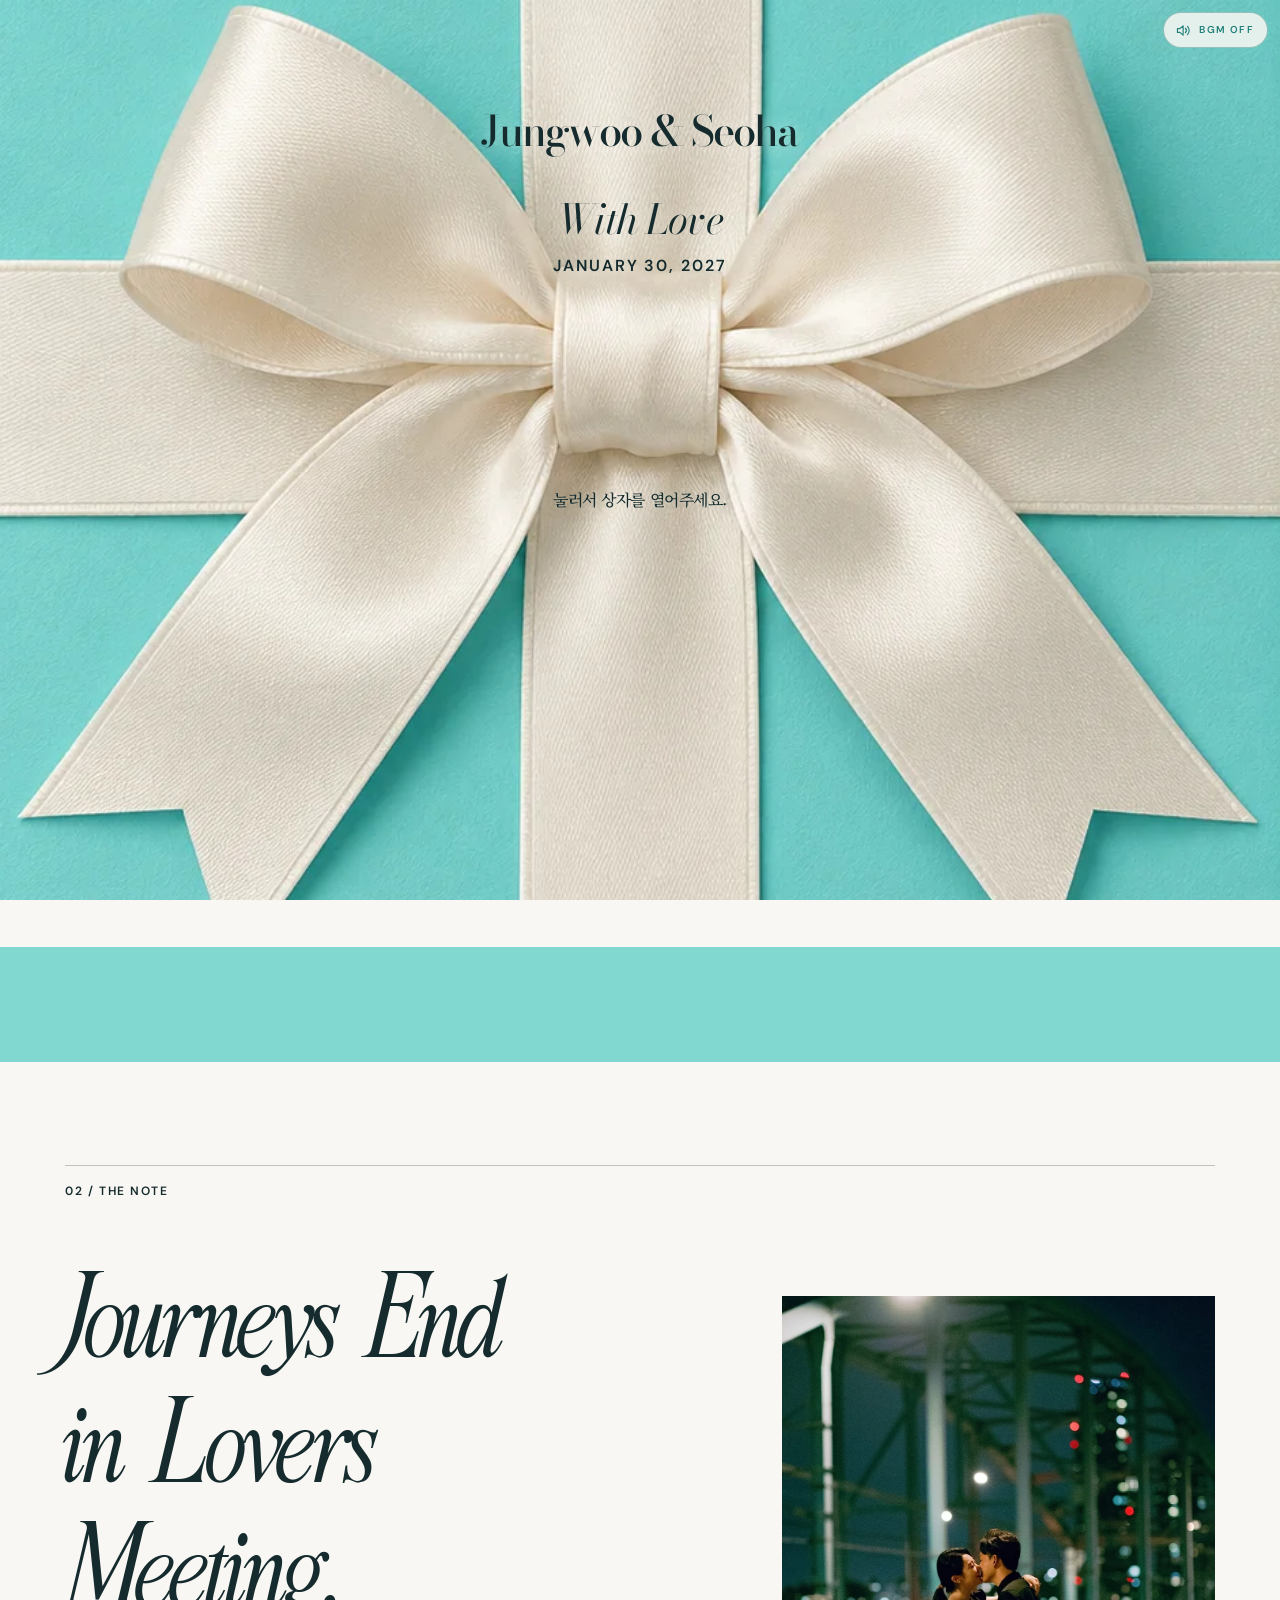
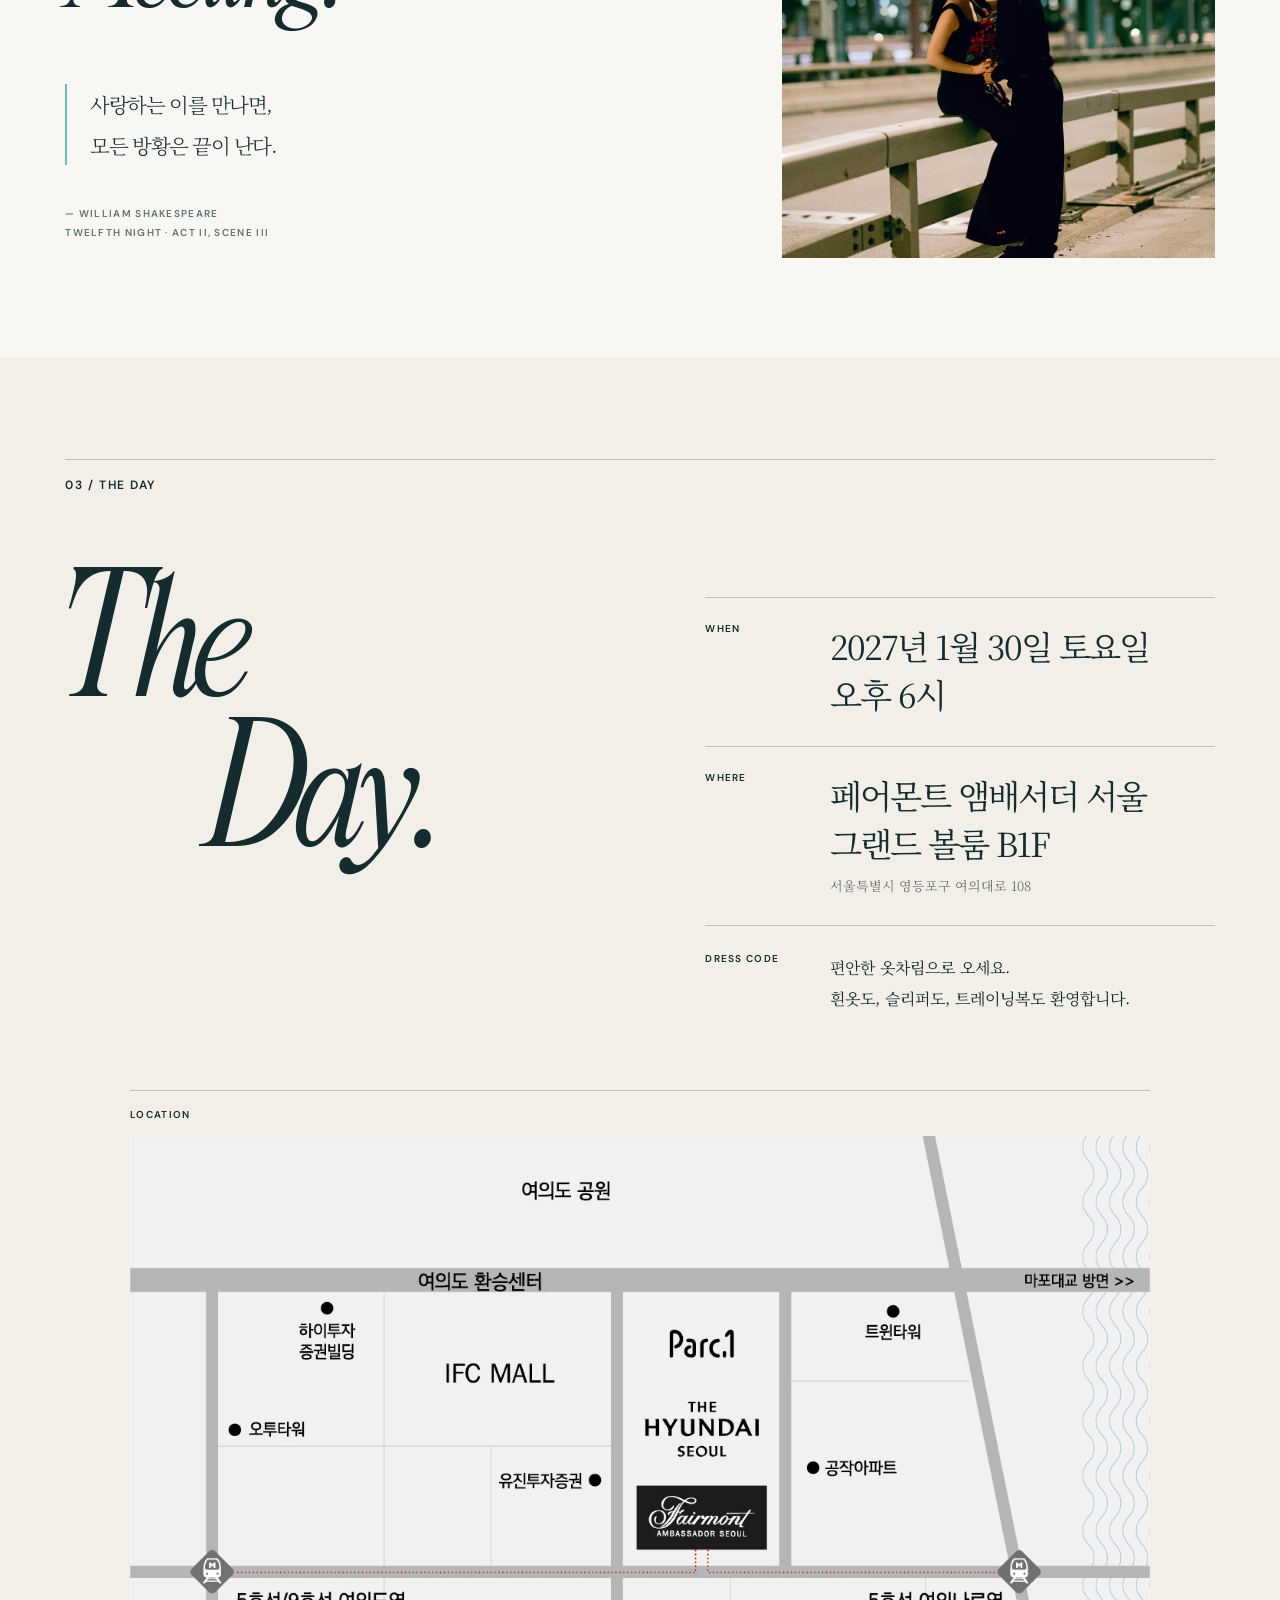
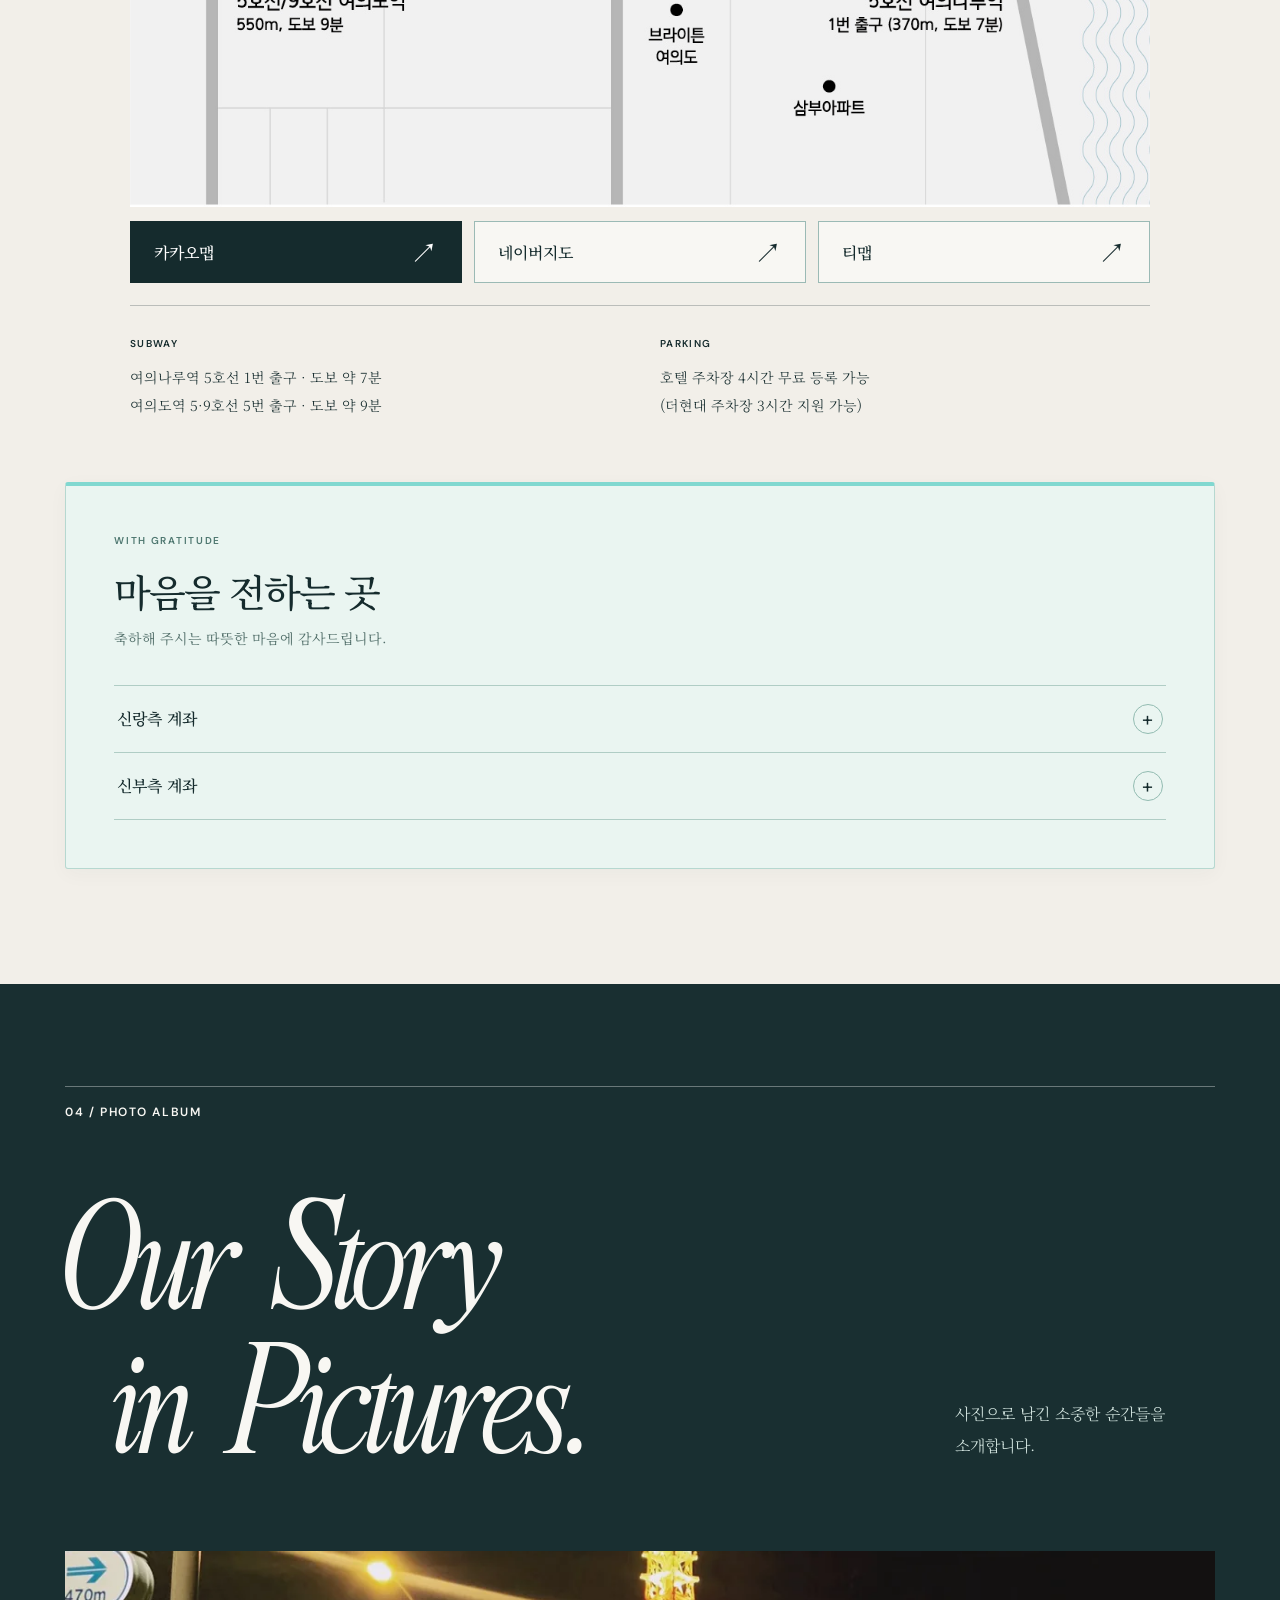
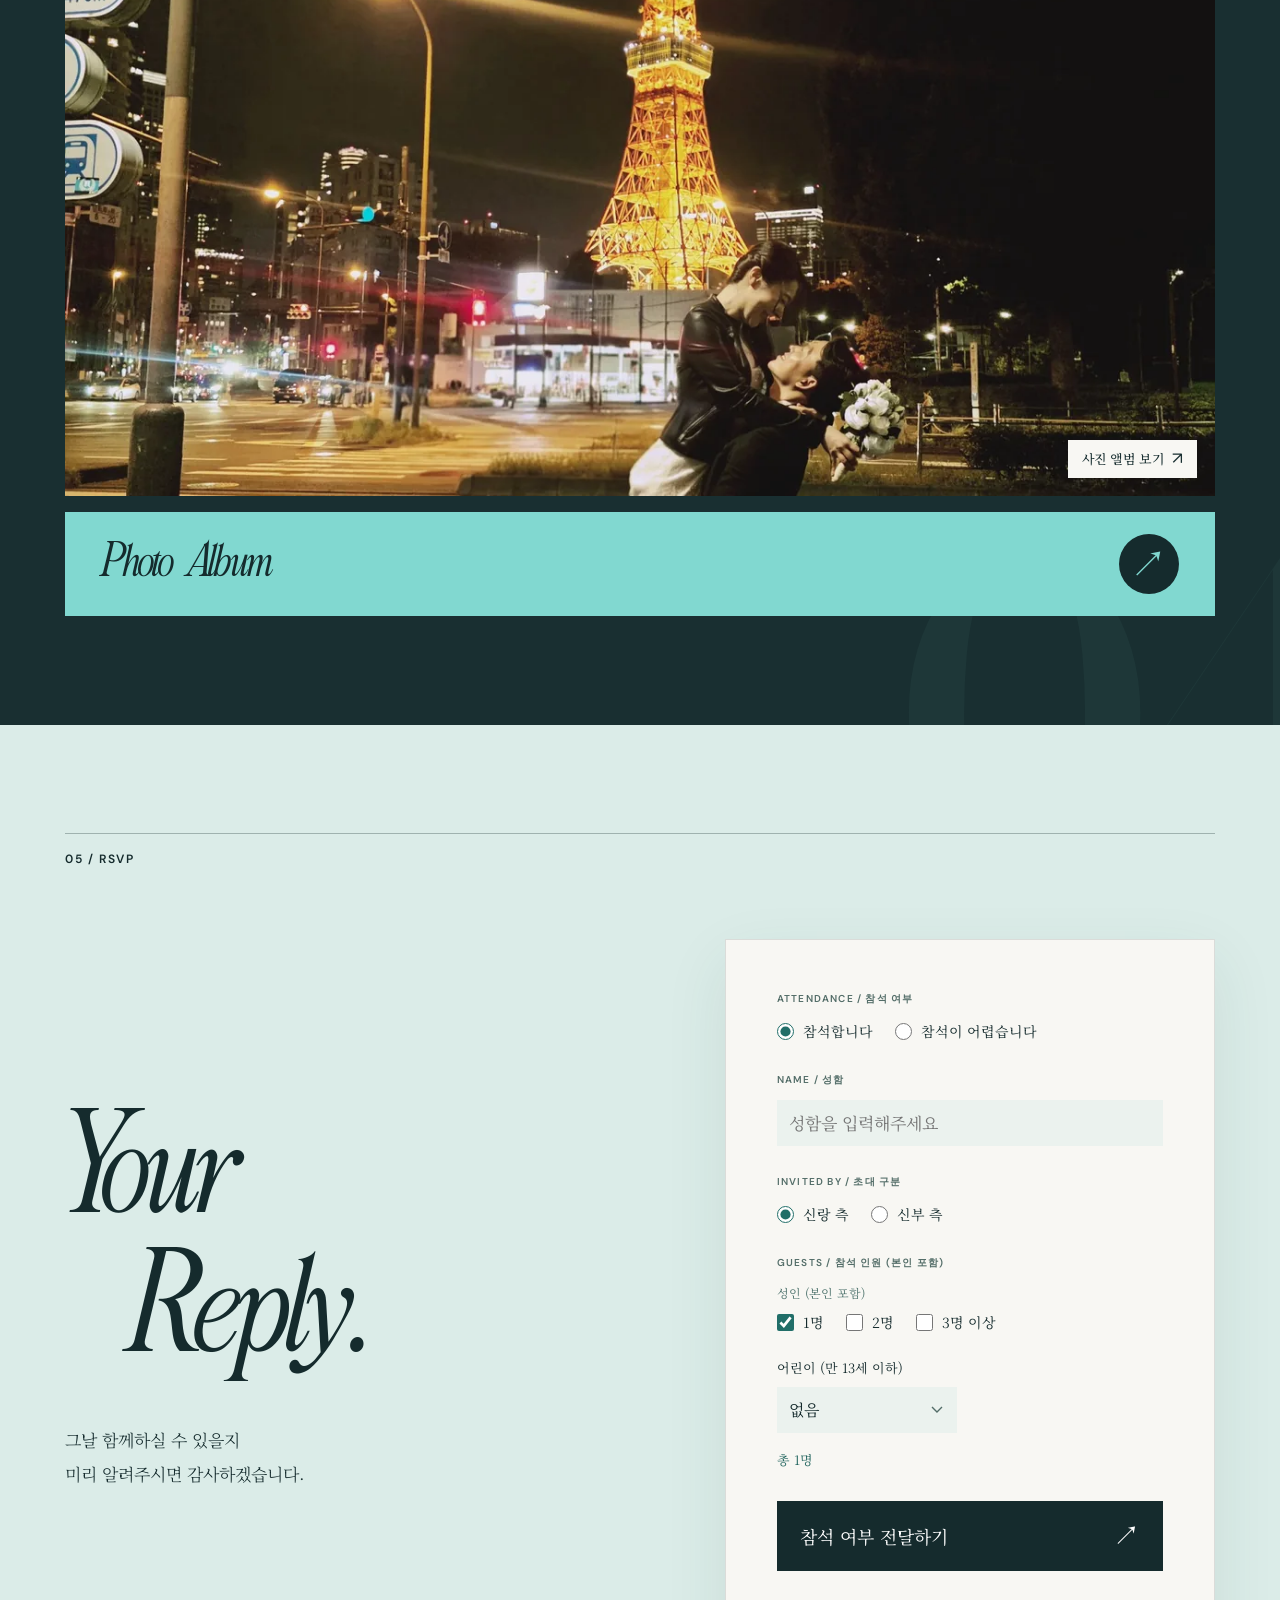
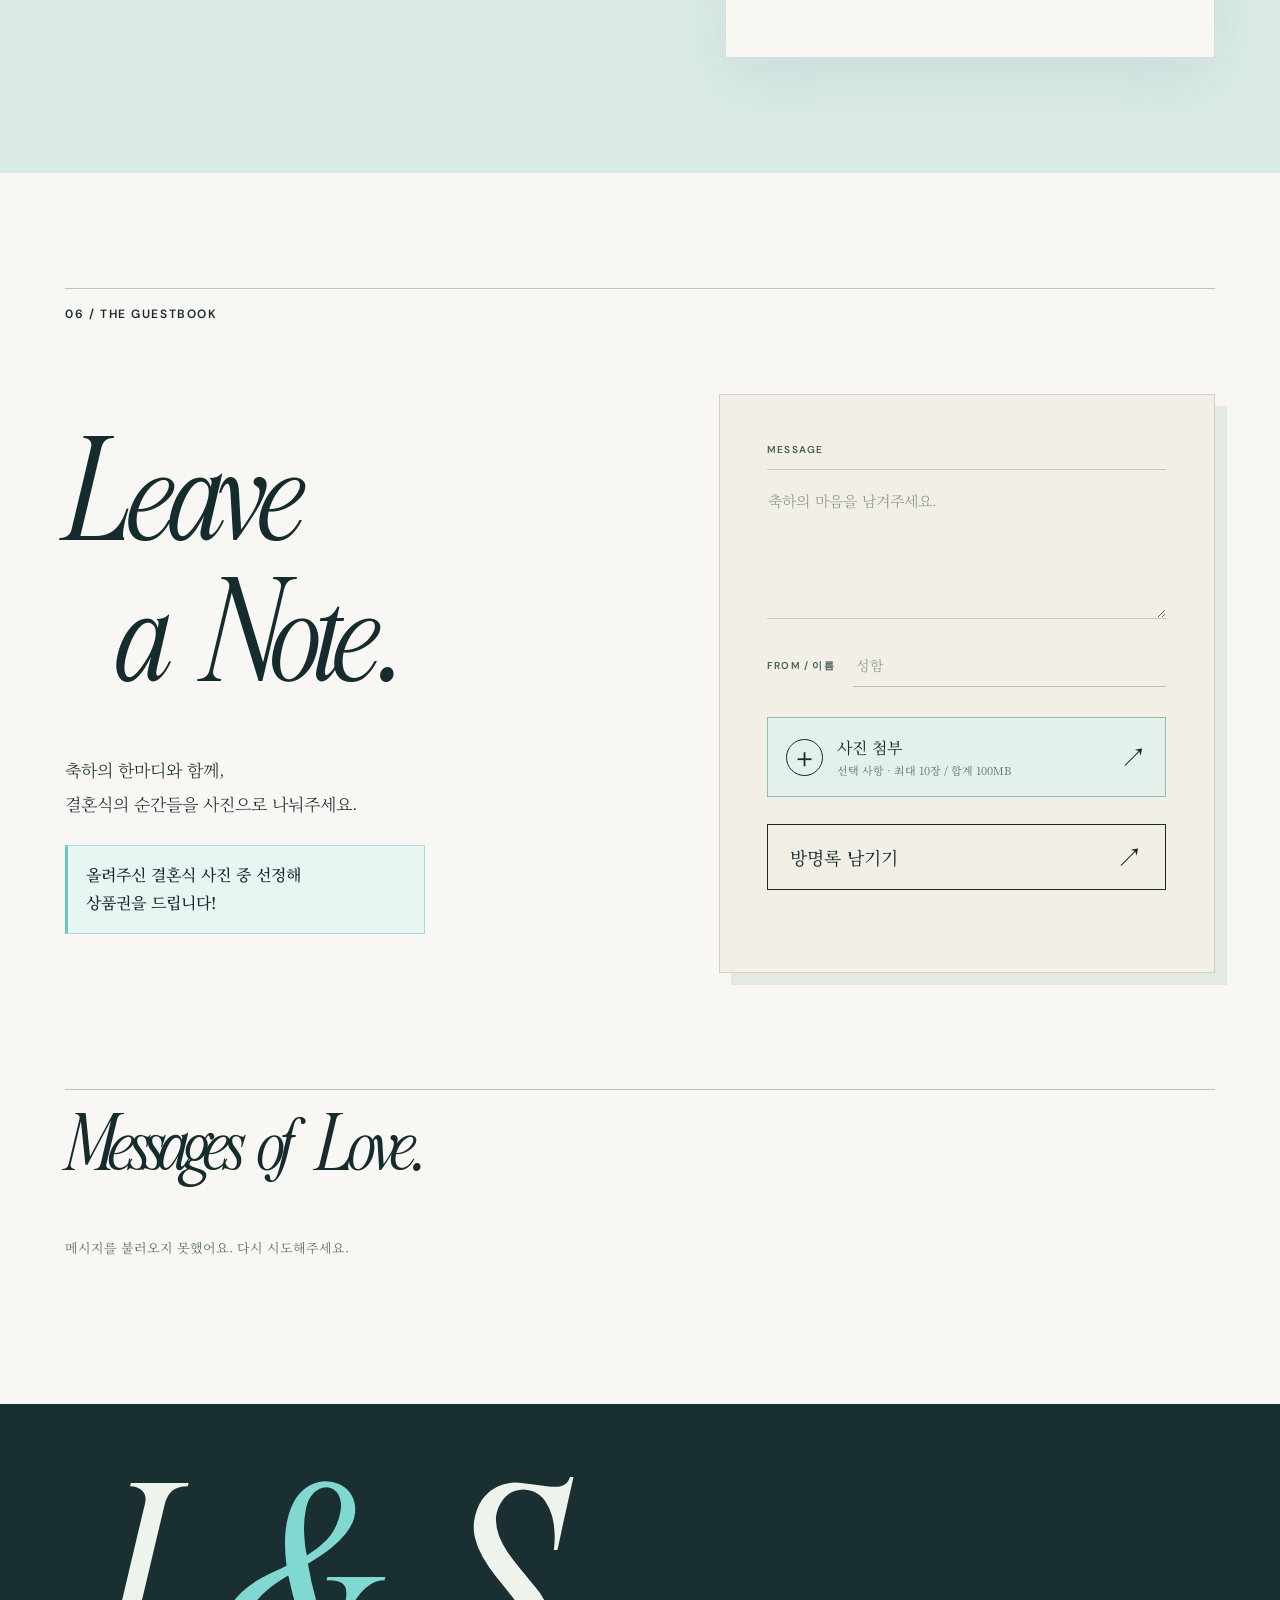
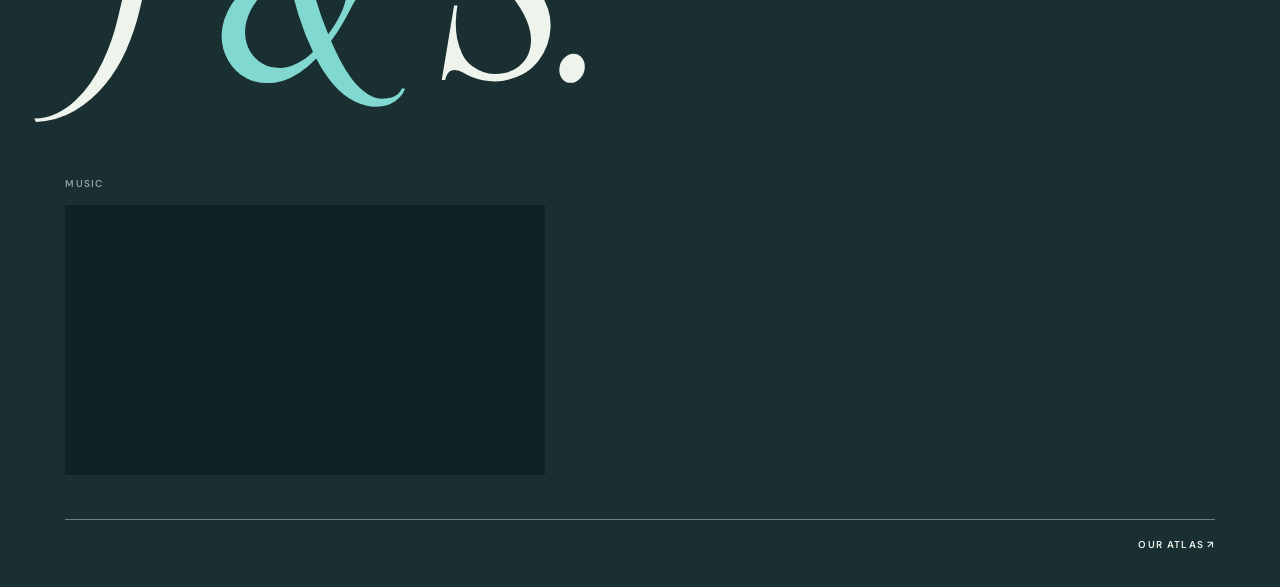
==== commit f4aa5b03: "feat: RSVP에 어린이 인원 항목 추가 - GUESTS 항목을 성인(본인 포함)과 어린이(만 13세 이하)로 분리 입력 - 합계를 '총 N명 · 성인 N명, 어린이 N명'으로" ====
--- a/index.html
+++ b/index.html
@@ -8,10 +8,10 @@
   <title>정우 · 서하 | Wedding Invitation</title>
   <!-- KakaoTalk and other social sharing previews -->
   <meta property="og:type" content="website">
-  <meta property="og:url" content="https://simsulbo99.github.io/wedding-invitation/">
+  <meta property="og:url" content="https://jungwoo-seoha.kr/">
   <meta property="og:title" content="정우 · 서하 | Wedding Invitation">
   <meta property="og:description" content="2027. 1. 30. SAT 18:00 페어몬트 앰버서더 서울">
-  <meta property="og:image" content="https://simsulbo99.github.io/wedding-invitation/images/wedding-thumbnail-2.webp">
+  <meta property="og:image" content="https://jungwoo-seoha.kr/images/wedding-thumbnail-2.webp">
   <meta property="og:image:width" content="1200">
   <meta property="og:image:height" content="600">
   <meta property="og:image:type" content="image/webp">
@@ -24,7 +24,7 @@
   <link rel="stylesheet" href="./opening.css?v=4-intro125">
   <link rel="stylesheet" href="./refine.css?v=8.2-album-size">
   <link rel="stylesheet" href="./accounts.css?v=5">
-  <link rel="stylesheet" href="./rsvp.css?v=7-spacing">
+  <link rel="stylesheet" href="./rsvp.css?v=8-children">
   <link rel="stylesheet" href="./guestbook.css?v=5-lightbox">
   <link rel="stylesheet" href="./bgm.css?v=9-transparent-korean">
   <link rel="stylesheet" href="./bridge.css?v=3-15s">
@@ -123,7 +123,7 @@
       <div class="hero-family" aria-label="신랑 신부의 부모님">
         <div class="hero-family-column">
           <div class="hero-family-caption">
-            <p>김용덕 · 서현선의 아들 <strong>정우</strong></p>
+            <p>김용덕 · 서영자의 아들 <strong>정우</strong></p>
             <p>현진성 · 유지윤의 딸 <strong>서하</strong></p>
           </div>
         </div>
@@ -172,7 +172,7 @@
         </div>
         <div class="route-links" aria-label="지도 앱으로 길찾기">
           <a class="route-link route-kakao" href="https://map.kakao.com/link/to/%ED%8E%98%EC%96%B4%EB%AA%AC%ED%8A%B8%20%EC%95%B0%EB%B0%B0%EC%84%9C%EB%8D%94%20%EC%84%9C%EC%9A%B8,37.525269,126.929134" target="_blank" rel="noopener noreferrer"><span>카카오맵</span><span aria-hidden="true">↗</span></a>
-          <a class="route-link route-naver" href="nmap://route/public?dlat=37.525269&amp;dlng=126.929134&amp;dname=%ED%8E%98%EC%96%B4%EB%AA%AC%ED%8A%B8%20%EC%95%B0%EB%B0%B0%EC%84%9C%EB%8D%94%20%EC%84%9C%EC%9A%B8&amp;appname=https%3A%2F%2Fsimsulbo99.github.io%2Fwedding-invitation%2F" aria-label="네이버지도 앱에서 페어몬트 앰배서더 서울로 길찾기 (네이버지도 앱 설치 필요)"><span>네이버지도</span><span aria-hidden="true">↗</span></a>
+          <a class="route-link route-naver" href="nmap://route/public?dlat=37.525269&amp;dlng=126.929134&amp;dname=%ED%8E%98%EC%96%B4%EB%AA%AC%ED%8A%B8%20%EC%95%B0%EB%B0%B0%EC%84%9C%EB%8D%94%20%EC%84%9C%EC%9A%B8&amp;appname=https%3A%2F%2Fjungwoo-seoha.kr%2F" aria-label="네이버지도 앱에서 페어몬트 앰배서더 서울로 길찾기 (네이버지도 앱 설치 필요)"><span>네이버지도</span><span aria-hidden="true">↗</span></a>
           <a class="route-link route-tmap" href="tmap://route?goalname=%ED%8E%98%EC%96%B4%EB%AA%AC%ED%8A%B8%20%EC%95%B0%EB%B0%B0%EC%84%9C%EB%8D%94%20%EC%84%9C%EC%9A%B8&amp;goalx=126.929134&amp;goaly=37.525269" aria-label="티맵 앱에서 페어몬트 앰배서더 서울로 길찾기 (티맵 앱 설치 필요)"><span>티맵</span><span aria-hidden="true">↗</span></a>
         </div>
         <div class="access-summary">
@@ -255,16 +255,31 @@
               </div>
             </fieldset>
             <fieldset class="rsvp-field rsvp-field--choice" id="rsvp-count-wrap">
-              <legend class="rsvp-legend">GUESTS / 총 참석 인원 (본인 포함)</legend>
-              <div class="rsvp-choices rsvp-count-choices" aria-label="참석 인원 선택 (하나만 선택)">
-                <label class="rsvp-choice"><input type="checkbox" name="guestCountChoice" value="1" checked> 1명</label>
-                <label class="rsvp-choice"><input type="checkbox" name="guestCountChoice" value="2"> 2명</label>
-                <label class="rsvp-choice"><input type="checkbox" name="guestCountChoice" value="3plus"> 3명 이상</label>
+              <legend class="rsvp-legend">GUESTS / 참석 인원 (본인 포함)</legend>
+              <div class="rsvp-adults-field">
+                <span class="rsvp-sublegend" id="rsvp-adults-label">성인 (본인 포함)</span>
+                <div class="rsvp-choices rsvp-count-choices" role="group" aria-labelledby="rsvp-adults-label">
+                  <label class="rsvp-choice"><input type="checkbox" name="guestCountChoice" value="1" checked> 1명</label>
+                  <label class="rsvp-choice"><input type="checkbox" name="guestCountChoice" value="2"> 2명</label>
+                  <label class="rsvp-choice"><input type="checkbox" name="guestCountChoice" value="3plus"> 3명 이상</label>
+                </div>
+                <div class="rsvp-more-guests" id="rsvp-more-guests" hidden>
+                  <label for="rsvp-guests" class="rsvp-more-label">성인 몇 분이 참석하시나요?</label>
+                  <input class="rsvp-guests" id="rsvp-guests" name="guests" type="number" inputmode="numeric" min="3" max="10" step="1" value="3" disabled>
+                </div>
               </div>
-              <div class="rsvp-more-guests" id="rsvp-more-guests" hidden>
-                <label for="rsvp-guests" class="rsvp-more-label">총 몇 분이 참석하시나요?</label>
-                <input class="rsvp-guests" id="rsvp-guests" name="guests" type="number" inputmode="numeric" min="3" max="10" step="1" value="3" disabled>
+              <div class="rsvp-children-field" id="rsvp-children-field">
+                <label for="rsvp-children" class="rsvp-more-label">어린이 (만 13세 이하)</label>
+                <select class="rsvp-children-select" id="rsvp-children" name="children">
+                  <option value="0" selected>없음</option>
+                  <option value="1">1명</option>
+                  <option value="2">2명</option>
+                  <option value="3">3명</option>
+                  <option value="4">4명</option>
+                  <option value="5">5명</option>
+                </select>
               </div>
+              <p class="rsvp-summary" id="rsvp-summary" aria-live="polite"></p>
             </fieldset>
             <button class="rsvp-action" type="submit" id="rsvp-submit">참석 여부 전달하기 <span aria-hidden="true">↗</span></button>
             <p class="rsvp-status" id="rsvp-status" role="status" aria-live="polite"></p>
@@ -333,7 +348,7 @@
   <script src="./bgm.js?v=6" defer></script>
   <script src="./main.js?v=12-fullscreen-tap" defer></script>
   
-  <script src="./rsvp.js?v=3" defer></script>
+  <script src="./rsvp.js?v=4-children" defer></script>
   <script src="./guestbook.js?v=3-lightbox" defer></script>
   <script src="./accounts.js?v=5" defer></script>
   <script src="./bridge.js?v=3-15s" defer></script>
--- a/rsvp.css
+++ b/rsvp.css
@@ -166,3 +166,47 @@
 .invitation-page .rsvp-form-shell .rsvp-edit-hint:not([hidden]) + .rsvp-field {
   margin-top: 24px;
 }
+
+/* Children headcount (2026-11-25): adults and children are entered separately,
+   with a running total under the GUESTS group. */
+.invitation-page .rsvp-form-shell .rsvp-sublegend {
+  display: block;
+  margin: 0 0 6px;
+  font: 400 12px/1.7 var(--kr,serif);
+  color: #4a706a;
+}
+.invitation-page .rsvp-form-shell .rsvp-children-field { margin-top: 22px; }
+.invitation-page .rsvp-form-shell .rsvp-children-field .rsvp-more-label { margin-bottom: 8px; }
+.invitation-page .rsvp-form-shell .rsvp-children-select {
+  display: block;
+  width: 100%;
+  max-width: 180px;
+  min-height: 46px;
+  margin: 0;
+  padding: 9px 38px 9px 12px;
+  border: 0;
+  border-radius: 0;
+  background-color: rgba(219,236,232,.47);
+  background-image: url("data:image/svg+xml;charset=utf-8,%3Csvg xmlns='http://www.w3.org/2000/svg' width='12' height='8' viewBox='0 0 12 8'%3E%3Cpath d='M1 1l5 5 5-5' fill='none' stroke='%23536d68' stroke-width='1.4'/%3E%3C/svg%3E");
+  background-repeat: no-repeat;
+  background-position: right 14px center;
+  background-size: 12px 8px;
+  color: #152b2d;
+  font: 400 16px/1.6 var(--kr,serif);
+  -webkit-appearance: none;
+  appearance: none;
+  cursor: pointer;
+}
+.invitation-page .rsvp-form-shell .rsvp-children-select:focus-visible { outline: 2px solid #287e75; outline-offset: 2px; }
+.invitation-page .rsvp-form-shell .rsvp-children-select:disabled { opacity: .55; cursor: default; }
+.invitation-page .rsvp-form-shell .rsvp-summary {
+  margin: 16px 0 0;
+  font: 400 13px/1.7 var(--kr,serif);
+  color: #23665f;
+  word-break: keep-all;
+}
+.invitation-page .rsvp-form-shell .rsvp-summary.is-error { color: #a63e36; }
+@media (max-width: 700px) {
+  .invitation-page .rsvp-form-shell .rsvp-children-field { margin-top: 20px; }
+  .invitation-page .rsvp-form-shell .rsvp-summary { margin-top: 14px; }
+}
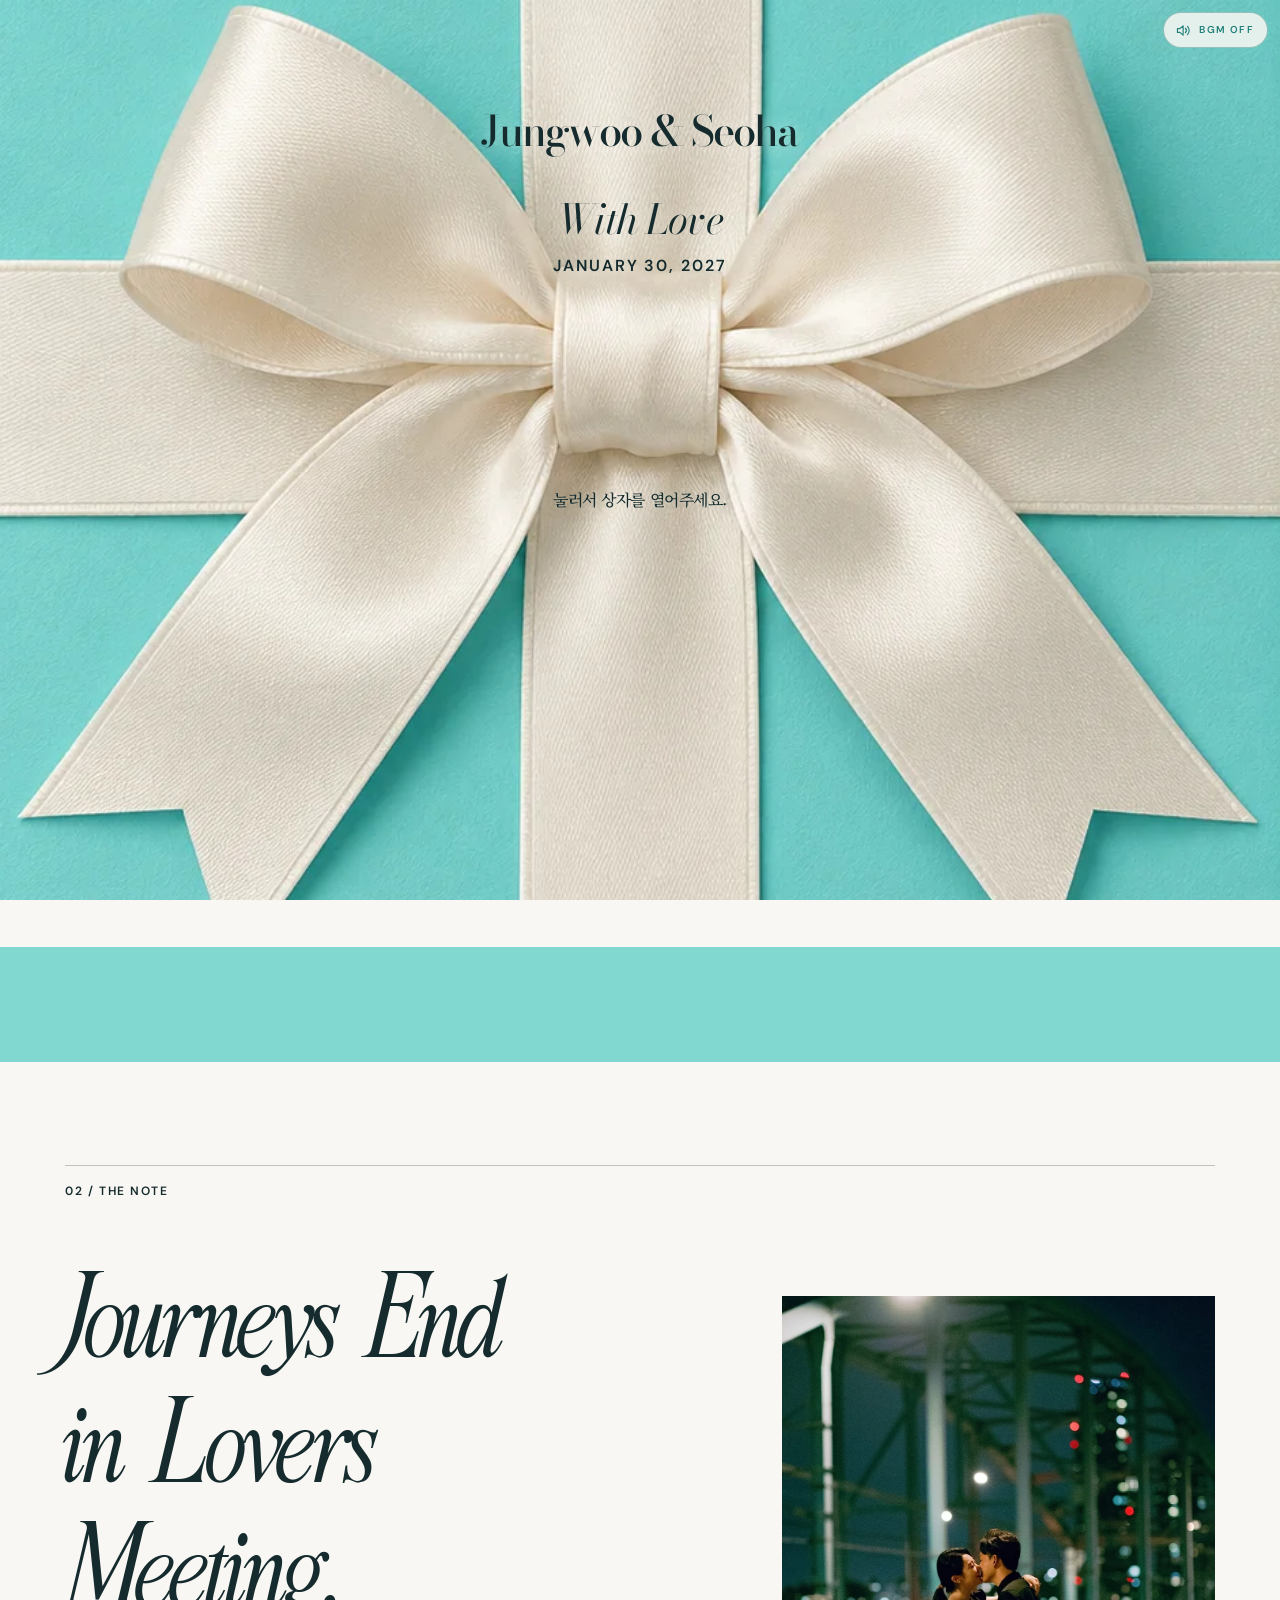
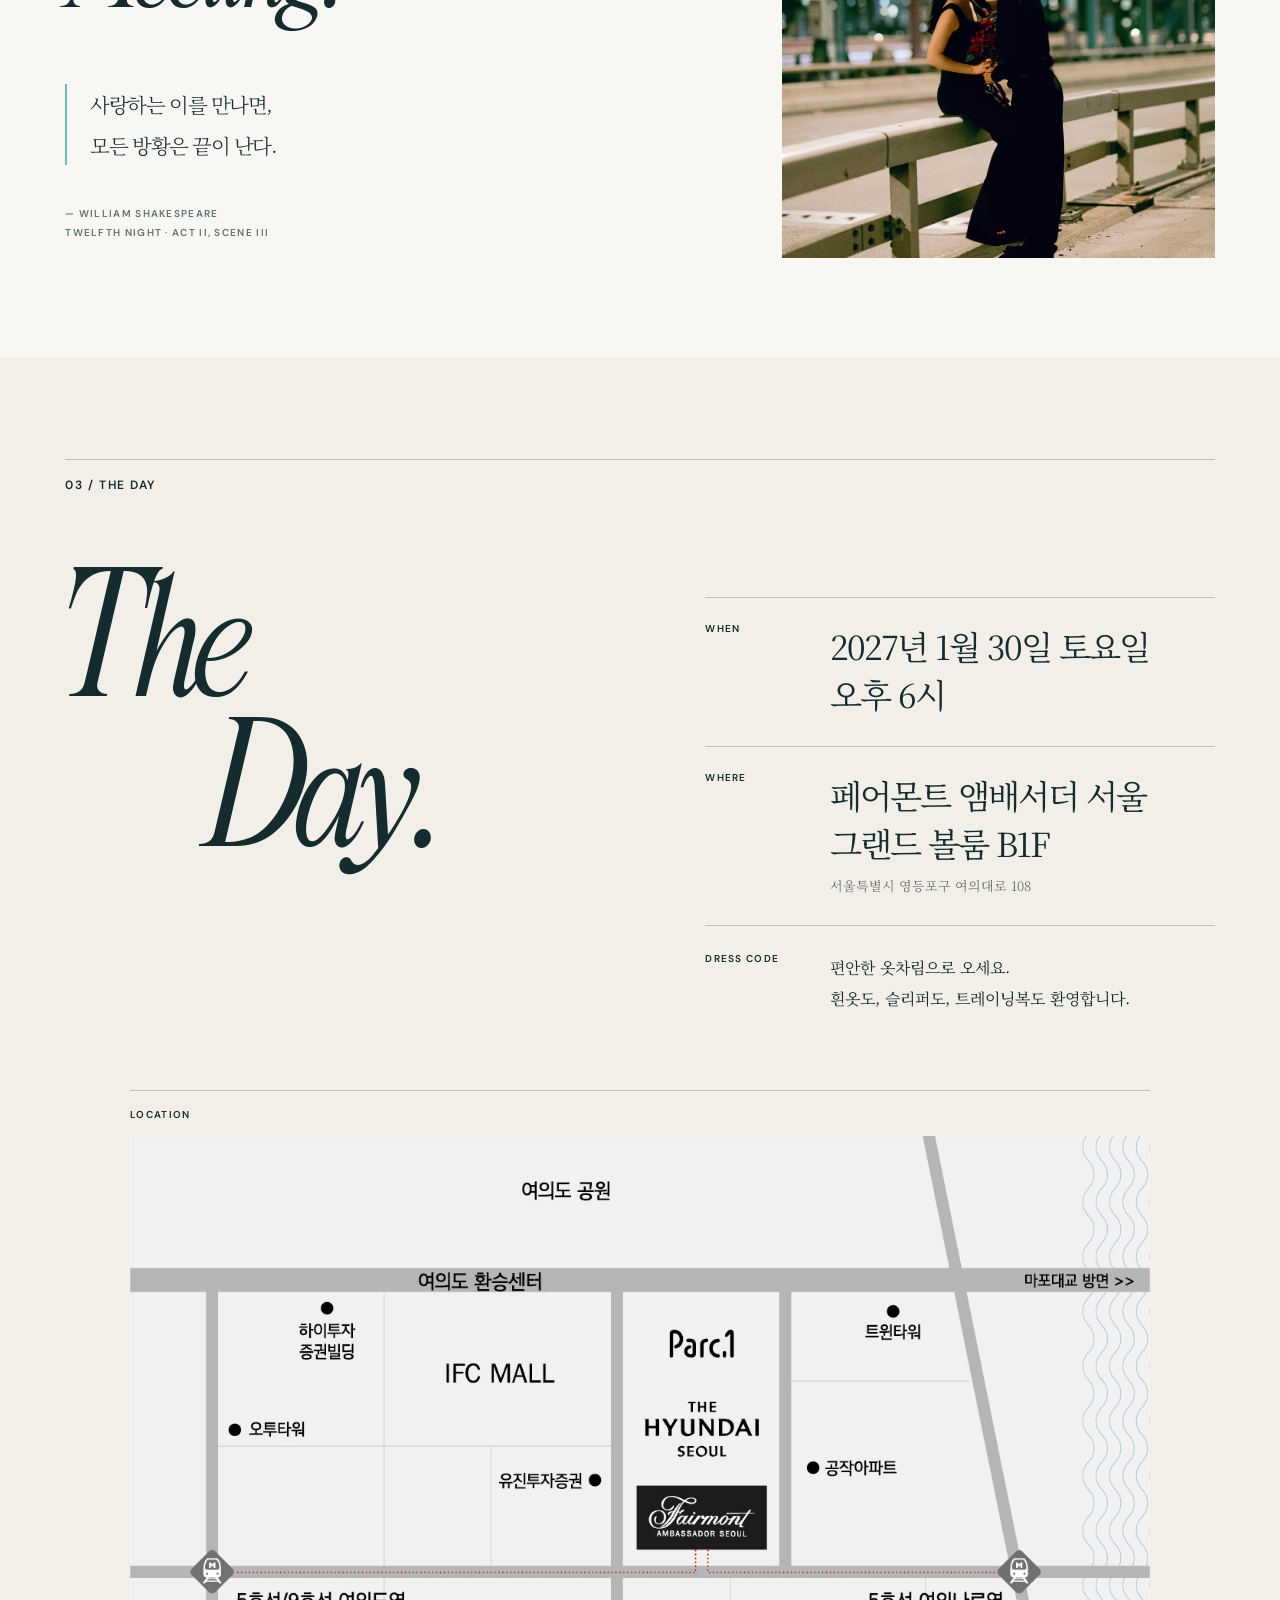
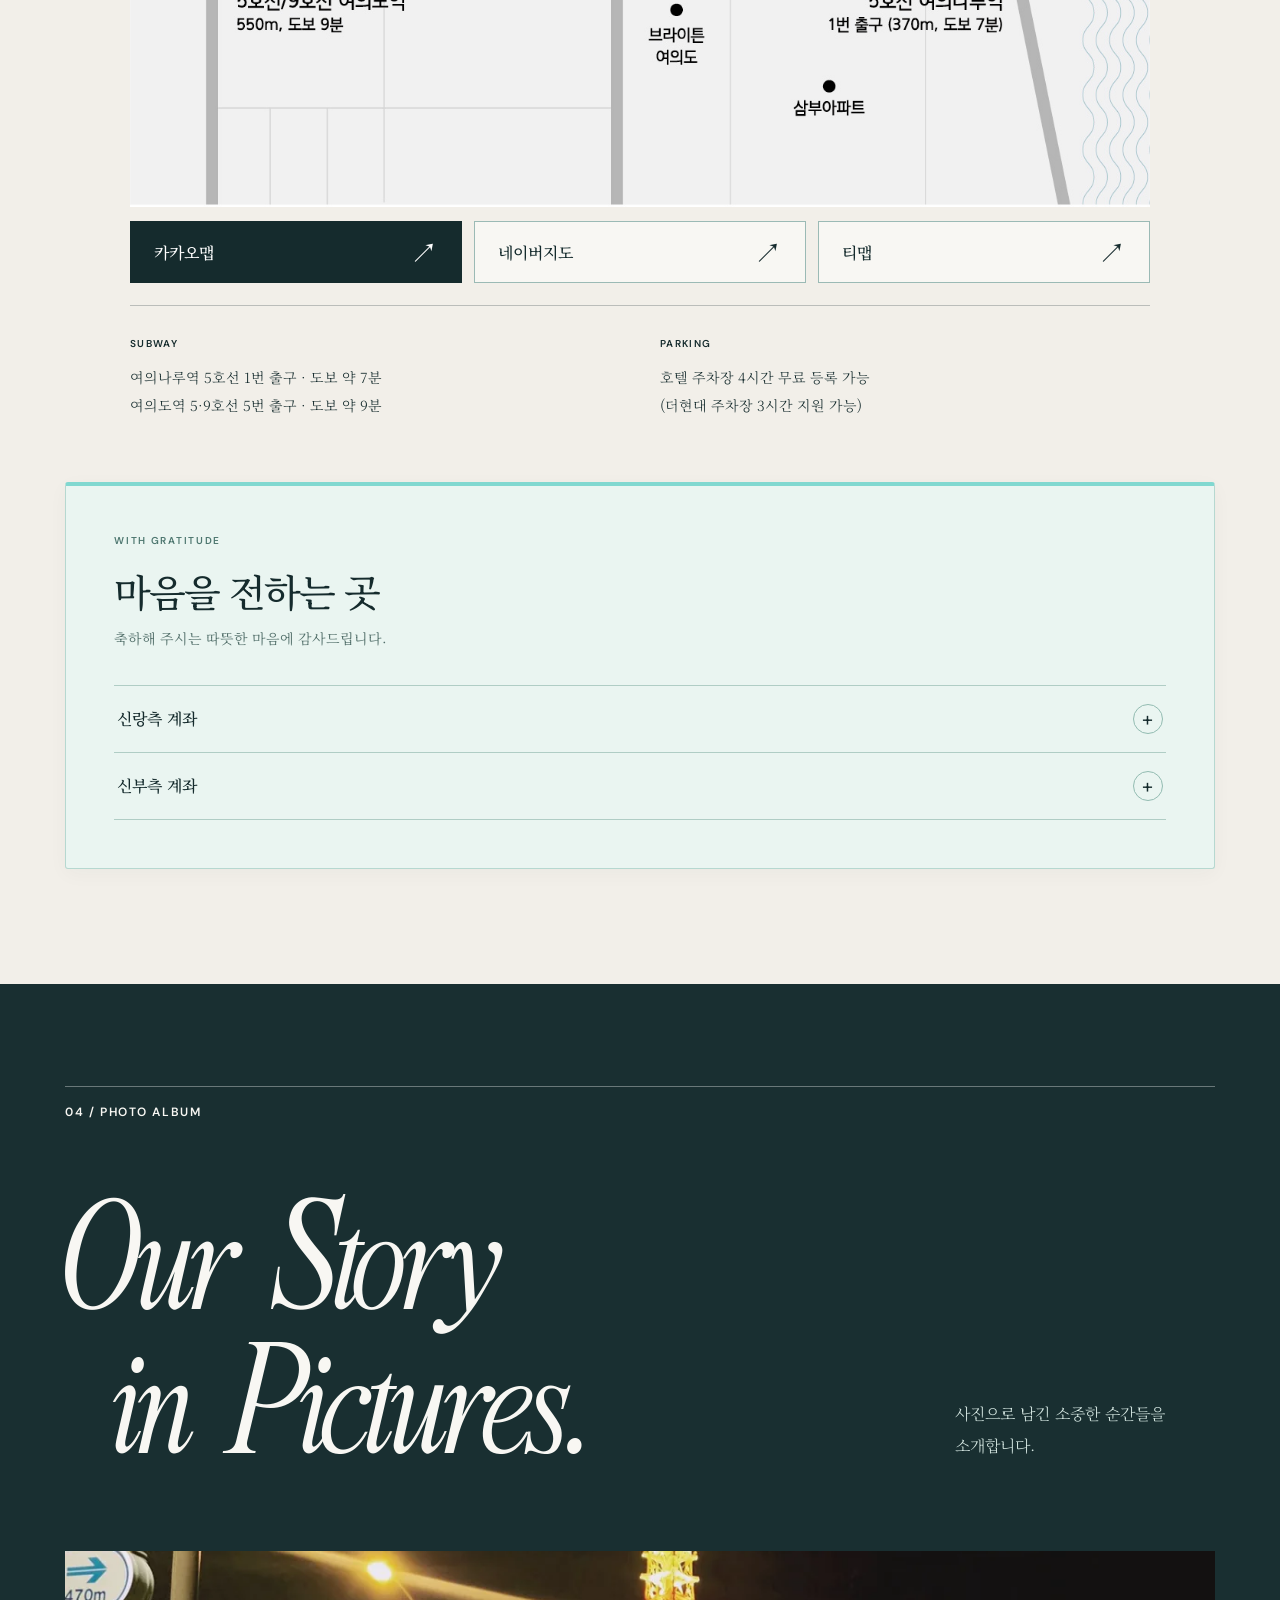
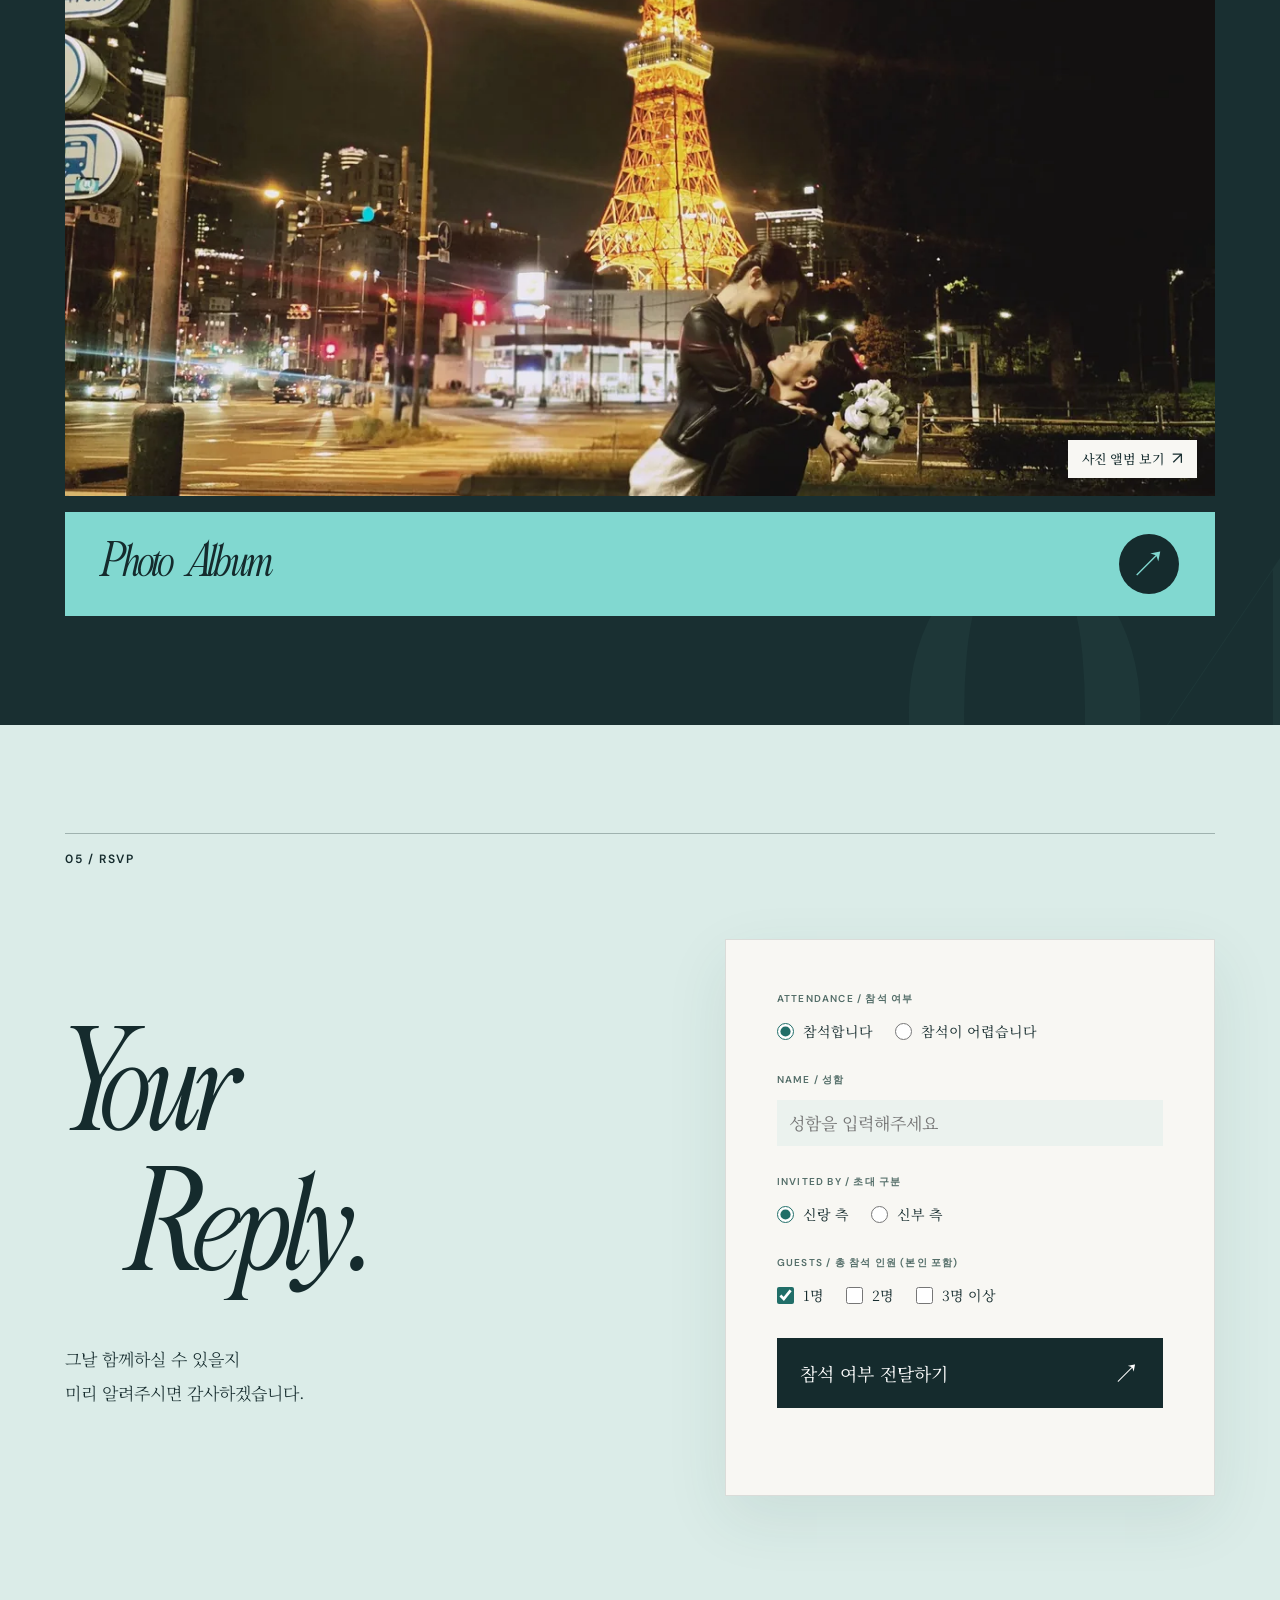
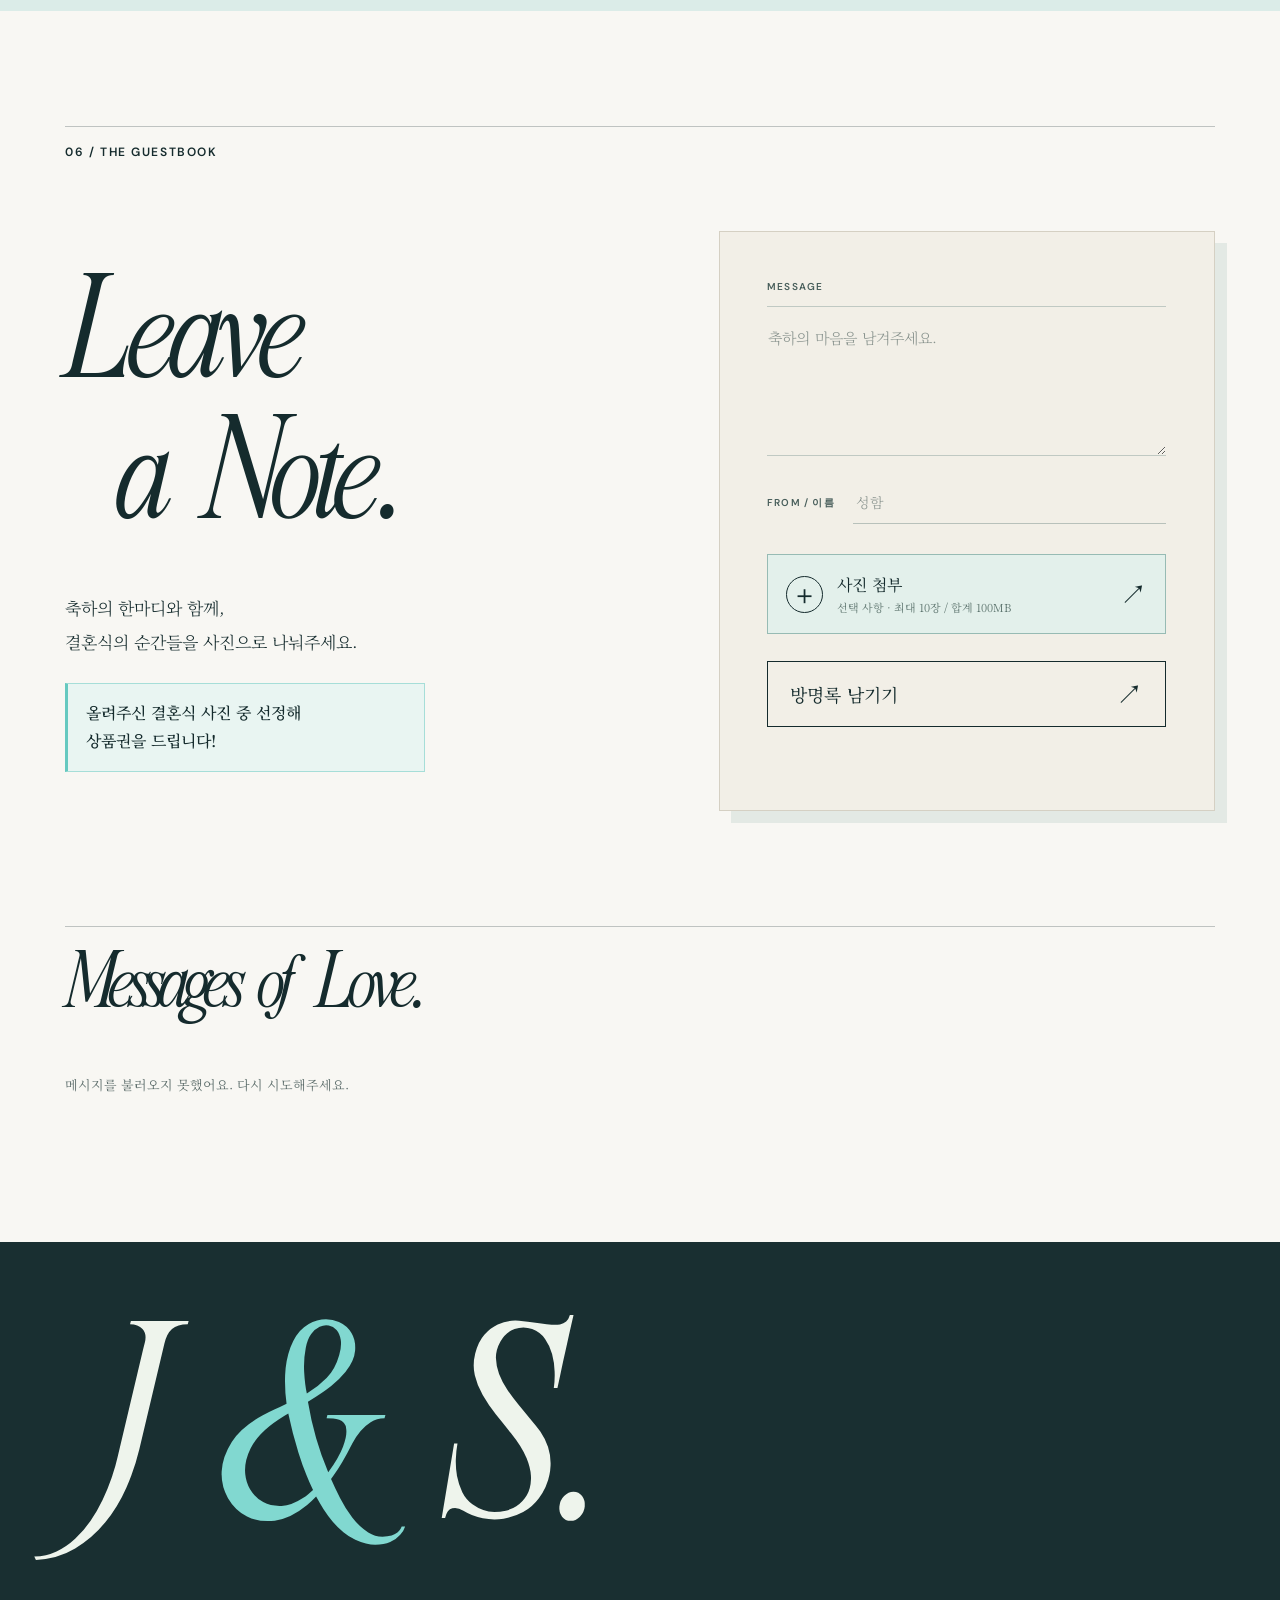
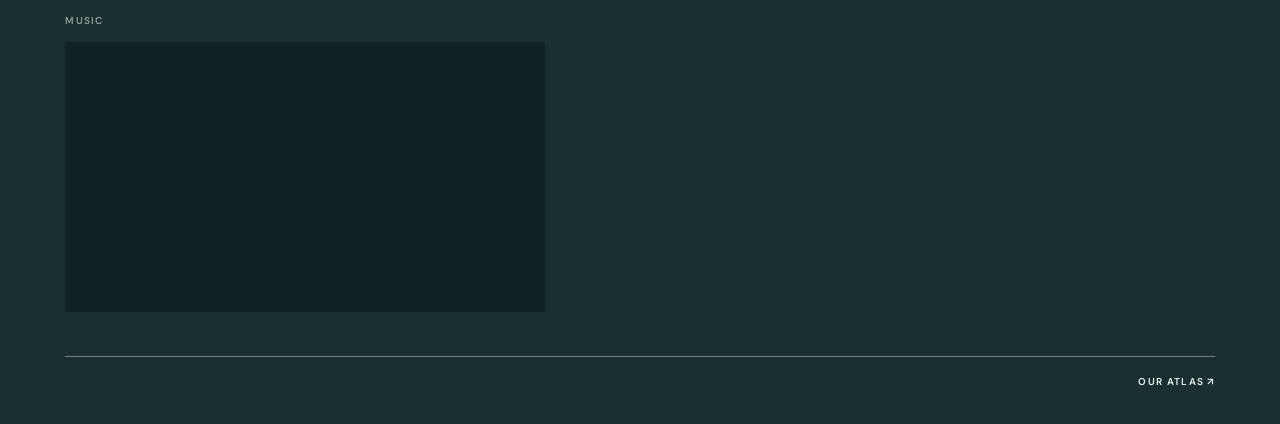
==== commit 7ba85db4: "revert: RSVP 어린이 인원 입력 기능 원복 (f4aa5b0, e7e4c98 되돌림) GUESTS를 다시 총 참석 인원 단일 선택(1명/2명/3명 이상)으로 되돌리고, 어린" ====
--- a/index.html
+++ b/index.html
@@ -24,7 +24,7 @@
   <link rel="stylesheet" href="./opening.css?v=4-intro125">
   <link rel="stylesheet" href="./refine.css?v=8.2-album-size">
   <link rel="stylesheet" href="./accounts.css?v=5">
-  <link rel="stylesheet" href="./rsvp.css?v=8-children">
+  <link rel="stylesheet" href="./rsvp.css?v=7-spacing">
   <link rel="stylesheet" href="./guestbook.css?v=5-lightbox">
   <link rel="stylesheet" href="./bgm.css?v=9-transparent-korean">
   <link rel="stylesheet" href="./bridge.css?v=3-15s">
@@ -255,31 +255,16 @@
               </div>
             </fieldset>
             <fieldset class="rsvp-field rsvp-field--choice" id="rsvp-count-wrap">
-              <legend class="rsvp-legend">GUESTS / 참석 인원 (본인 포함)</legend>
-              <div class="rsvp-adults-field">
-                <span class="rsvp-sublegend" id="rsvp-adults-label">성인 (본인 포함)</span>
-                <div class="rsvp-choices rsvp-count-choices" role="group" aria-labelledby="rsvp-adults-label">
-                  <label class="rsvp-choice"><input type="checkbox" name="guestCountChoice" value="1" checked> 1명</label>
-                  <label class="rsvp-choice"><input type="checkbox" name="guestCountChoice" value="2"> 2명</label>
-                  <label class="rsvp-choice"><input type="checkbox" name="guestCountChoice" value="3plus"> 3명 이상</label>
-                </div>
-                <div class="rsvp-more-guests" id="rsvp-more-guests" hidden>
-                  <label for="rsvp-guests" class="rsvp-more-label">성인 몇 분이 참석하시나요?</label>
-                  <input class="rsvp-guests" id="rsvp-guests" name="guests" type="number" inputmode="numeric" min="3" max="10" step="1" value="3" disabled>
-                </div>
+              <legend class="rsvp-legend">GUESTS / 총 참석 인원 (본인 포함)</legend>
+              <div class="rsvp-choices rsvp-count-choices" aria-label="참석 인원 선택 (하나만 선택)">
+                <label class="rsvp-choice"><input type="checkbox" name="guestCountChoice" value="1" checked> 1명</label>
+                <label class="rsvp-choice"><input type="checkbox" name="guestCountChoice" value="2"> 2명</label>
+                <label class="rsvp-choice"><input type="checkbox" name="guestCountChoice" value="3plus"> 3명 이상</label>
               </div>
-              <div class="rsvp-children-field" id="rsvp-children-field">
-                <label for="rsvp-children" class="rsvp-more-label">어린이 (만 13세 이하)</label>
-                <select class="rsvp-children-select" id="rsvp-children" name="children">
-                  <option value="0" selected>없음</option>
-                  <option value="1">1명</option>
-                  <option value="2">2명</option>
-                  <option value="3">3명</option>
-                  <option value="4">4명</option>
-                  <option value="5">5명</option>
-                </select>
+              <div class="rsvp-more-guests" id="rsvp-more-guests" hidden>
+                <label for="rsvp-guests" class="rsvp-more-label">총 몇 분이 참석하시나요?</label>
+                <input class="rsvp-guests" id="rsvp-guests" name="guests" type="number" inputmode="numeric" min="3" max="10" step="1" value="3" disabled>
               </div>
-              <p class="rsvp-summary" id="rsvp-summary" aria-live="polite"></p>
             </fieldset>
             <button class="rsvp-action" type="submit" id="rsvp-submit">참석 여부 전달하기 <span aria-hidden="true">↗</span></button>
             <p class="rsvp-status" id="rsvp-status" role="status" aria-live="polite"></p>
@@ -348,7 +333,7 @@
   <script src="./bgm.js?v=6" defer></script>
   <script src="./main.js?v=12-fullscreen-tap" defer></script>
   
-  <script src="./rsvp.js?v=4-children" defer></script>
+  <script src="./rsvp.js?v=3" defer></script>
   <script src="./guestbook.js?v=3-lightbox" defer></script>
   <script src="./accounts.js?v=5" defer></script>
   <script src="./bridge.js?v=3-15s" defer></script>
--- a/rsvp.css
+++ b/rsvp.css
@@ -166,47 +166,3 @@
 .invitation-page .rsvp-form-shell .rsvp-edit-hint:not([hidden]) + .rsvp-field {
   margin-top: 24px;
 }
-
-/* Children headcount (2026-11-25): adults and children are entered separately,
-   with a running total under the GUESTS group. */
-.invitation-page .rsvp-form-shell .rsvp-sublegend {
-  display: block;
-  margin: 0 0 6px;
-  font: 400 12px/1.7 var(--kr,serif);
-  color: #4a706a;
-}
-.invitation-page .rsvp-form-shell .rsvp-children-field { margin-top: 22px; }
-.invitation-page .rsvp-form-shell .rsvp-children-field .rsvp-more-label { margin-bottom: 8px; }
-.invitation-page .rsvp-form-shell .rsvp-children-select {
-  display: block;
-  width: 100%;
-  max-width: 180px;
-  min-height: 46px;
-  margin: 0;
-  padding: 9px 38px 9px 12px;
-  border: 0;
-  border-radius: 0;
-  background-color: rgba(219,236,232,.47);
-  background-image: url("data:image/svg+xml;charset=utf-8,%3Csvg xmlns='http://www.w3.org/2000/svg' width='12' height='8' viewBox='0 0 12 8'%3E%3Cpath d='M1 1l5 5 5-5' fill='none' stroke='%23536d68' stroke-width='1.4'/%3E%3C/svg%3E");
-  background-repeat: no-repeat;
-  background-position: right 14px center;
-  background-size: 12px 8px;
-  color: #152b2d;
-  font: 400 16px/1.6 var(--kr,serif);
-  -webkit-appearance: none;
-  appearance: none;
-  cursor: pointer;
-}
-.invitation-page .rsvp-form-shell .rsvp-children-select:focus-visible { outline: 2px solid #287e75; outline-offset: 2px; }
-.invitation-page .rsvp-form-shell .rsvp-children-select:disabled { opacity: .55; cursor: default; }
-.invitation-page .rsvp-form-shell .rsvp-summary {
-  margin: 16px 0 0;
-  font: 400 13px/1.7 var(--kr,serif);
-  color: #23665f;
-  word-break: keep-all;
-}
-.invitation-page .rsvp-form-shell .rsvp-summary.is-error { color: #a63e36; }
-@media (max-width: 700px) {
-  .invitation-page .rsvp-form-shell .rsvp-children-field { margin-top: 20px; }
-  .invitation-page .rsvp-form-shell .rsvp-summary { margin-top: 14px; }
-}
